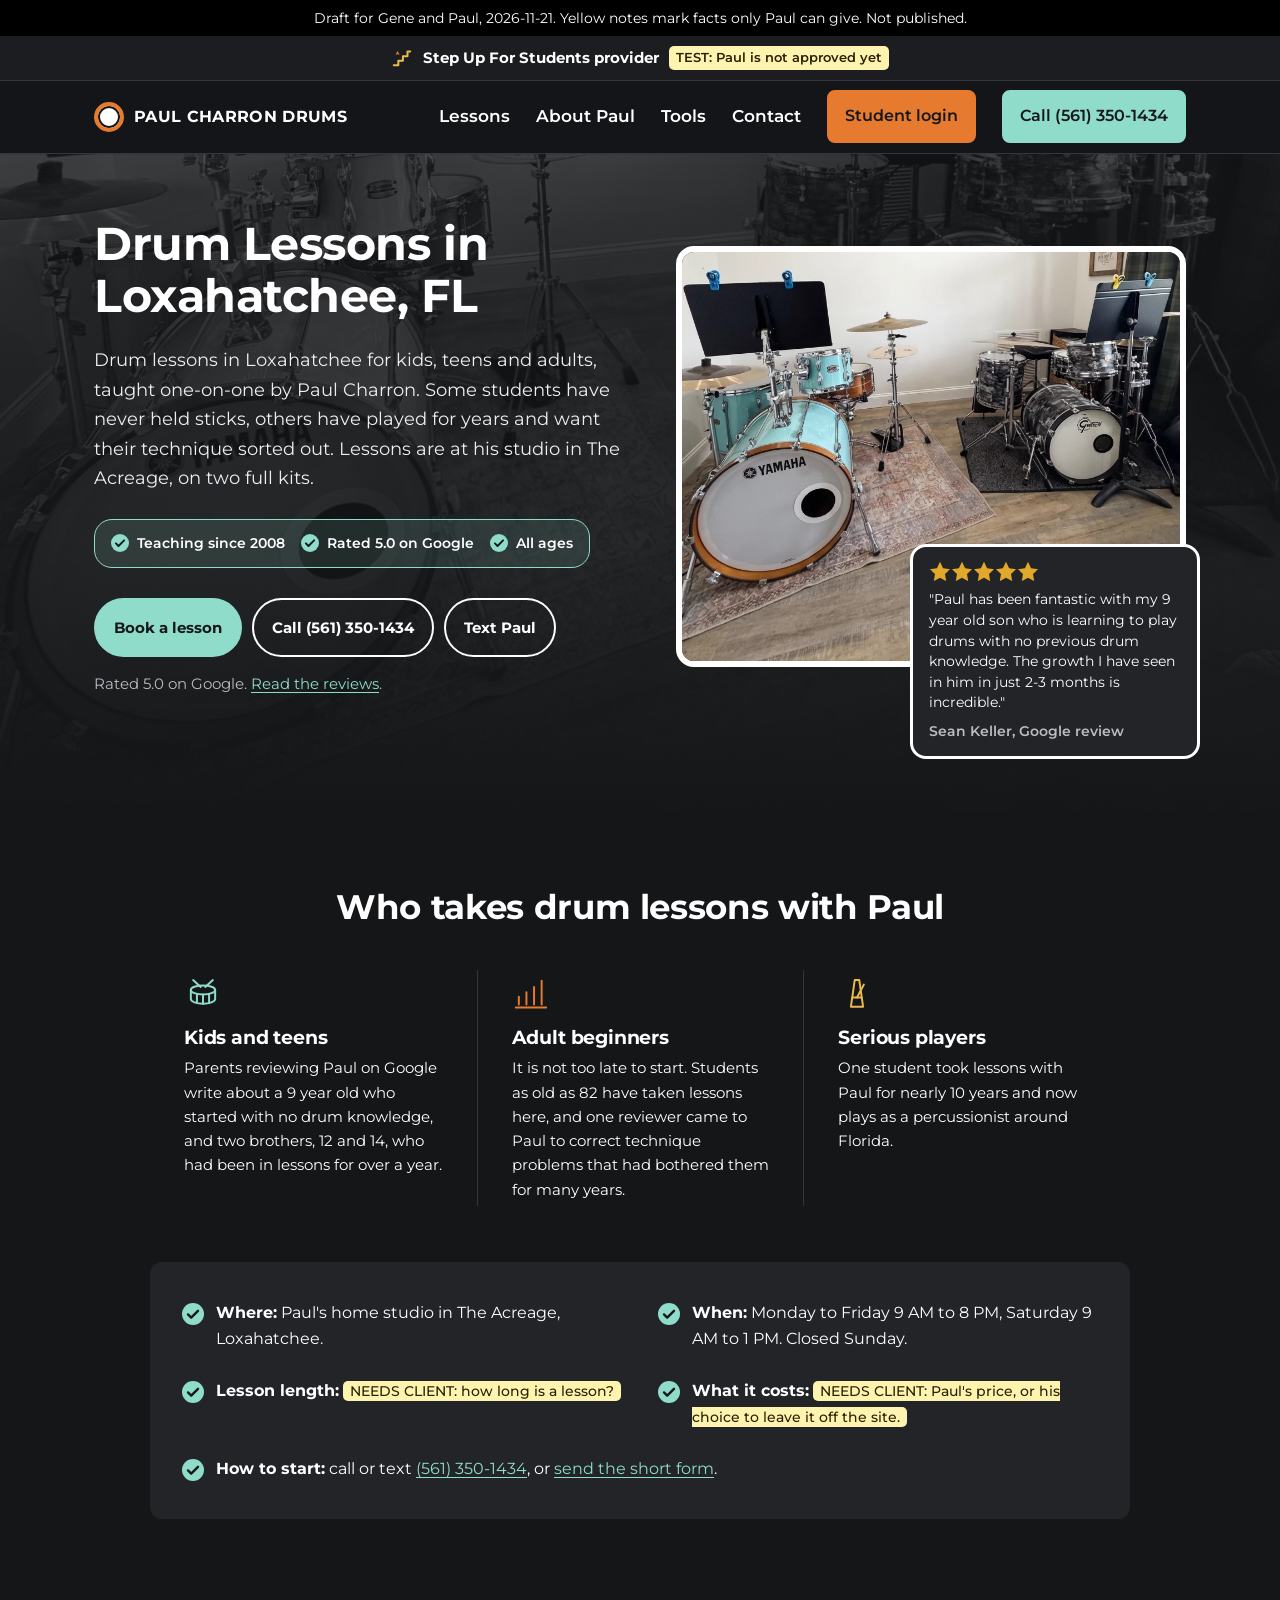
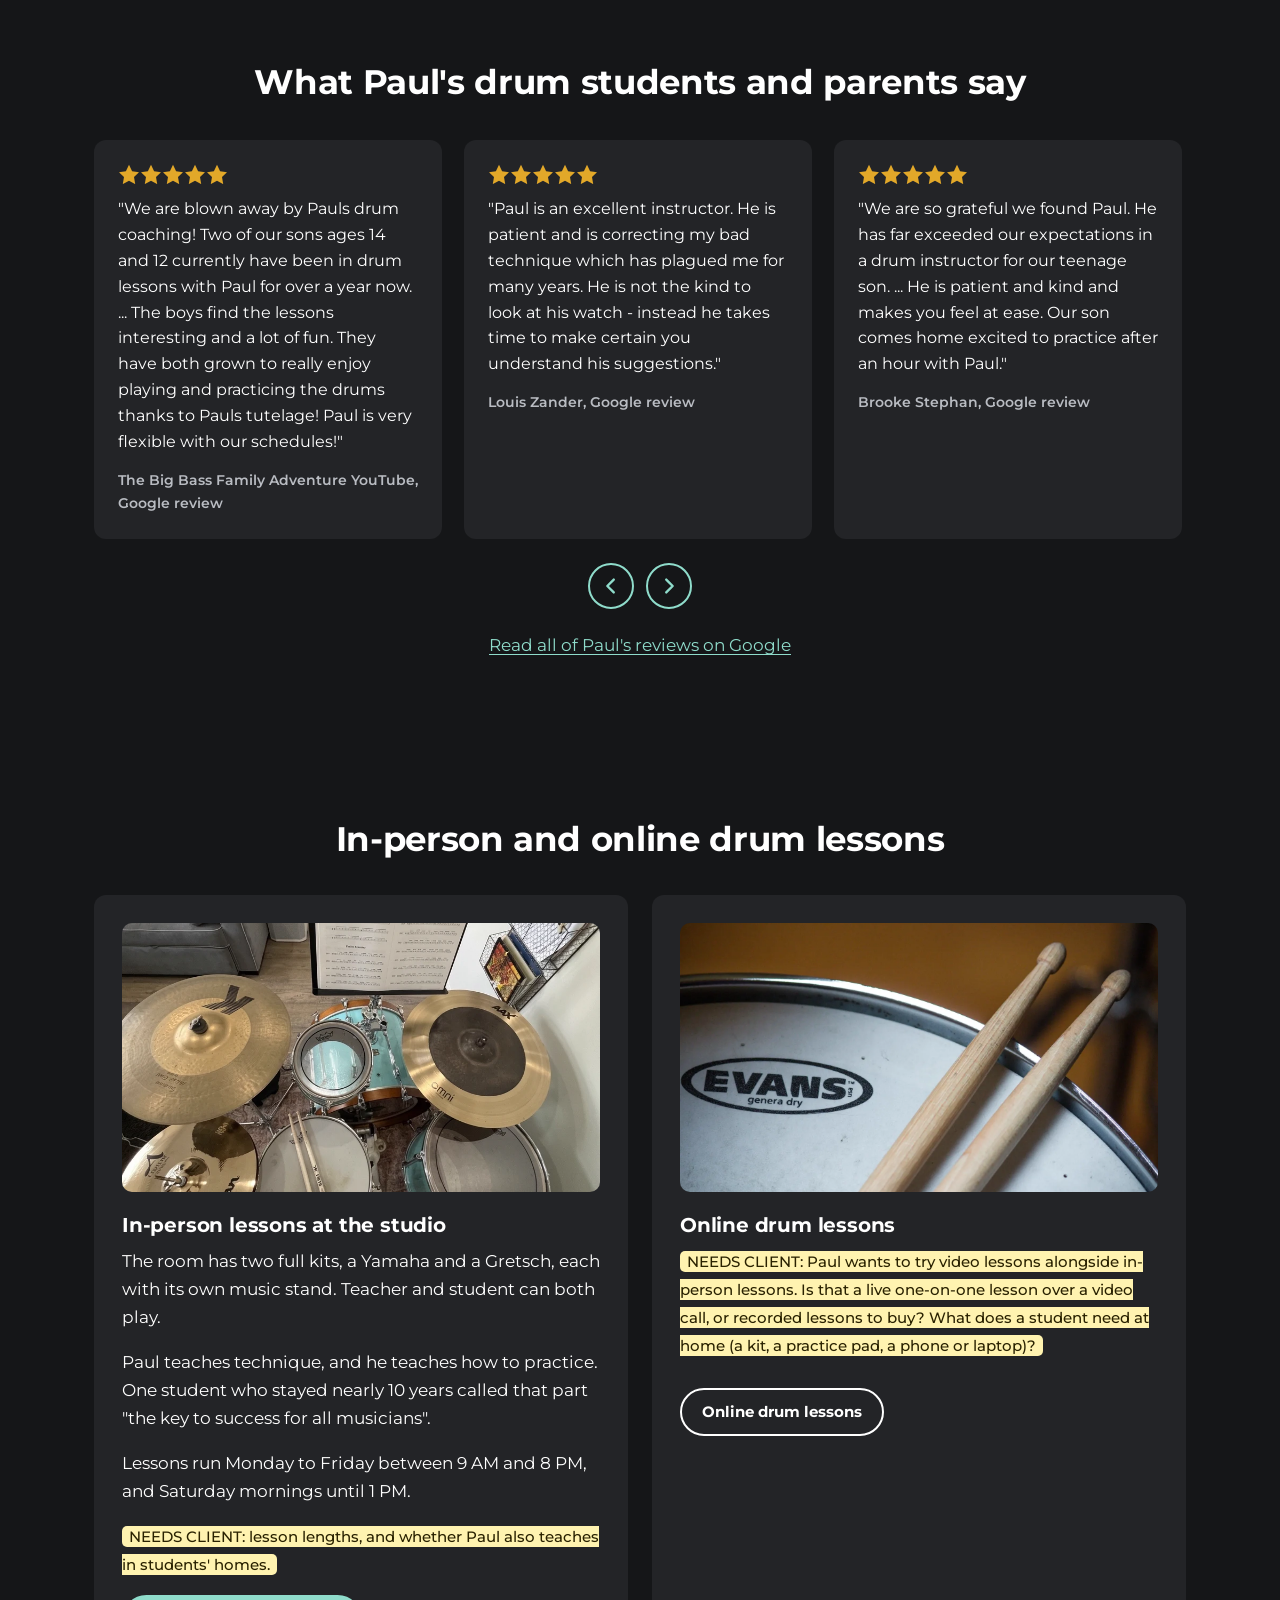
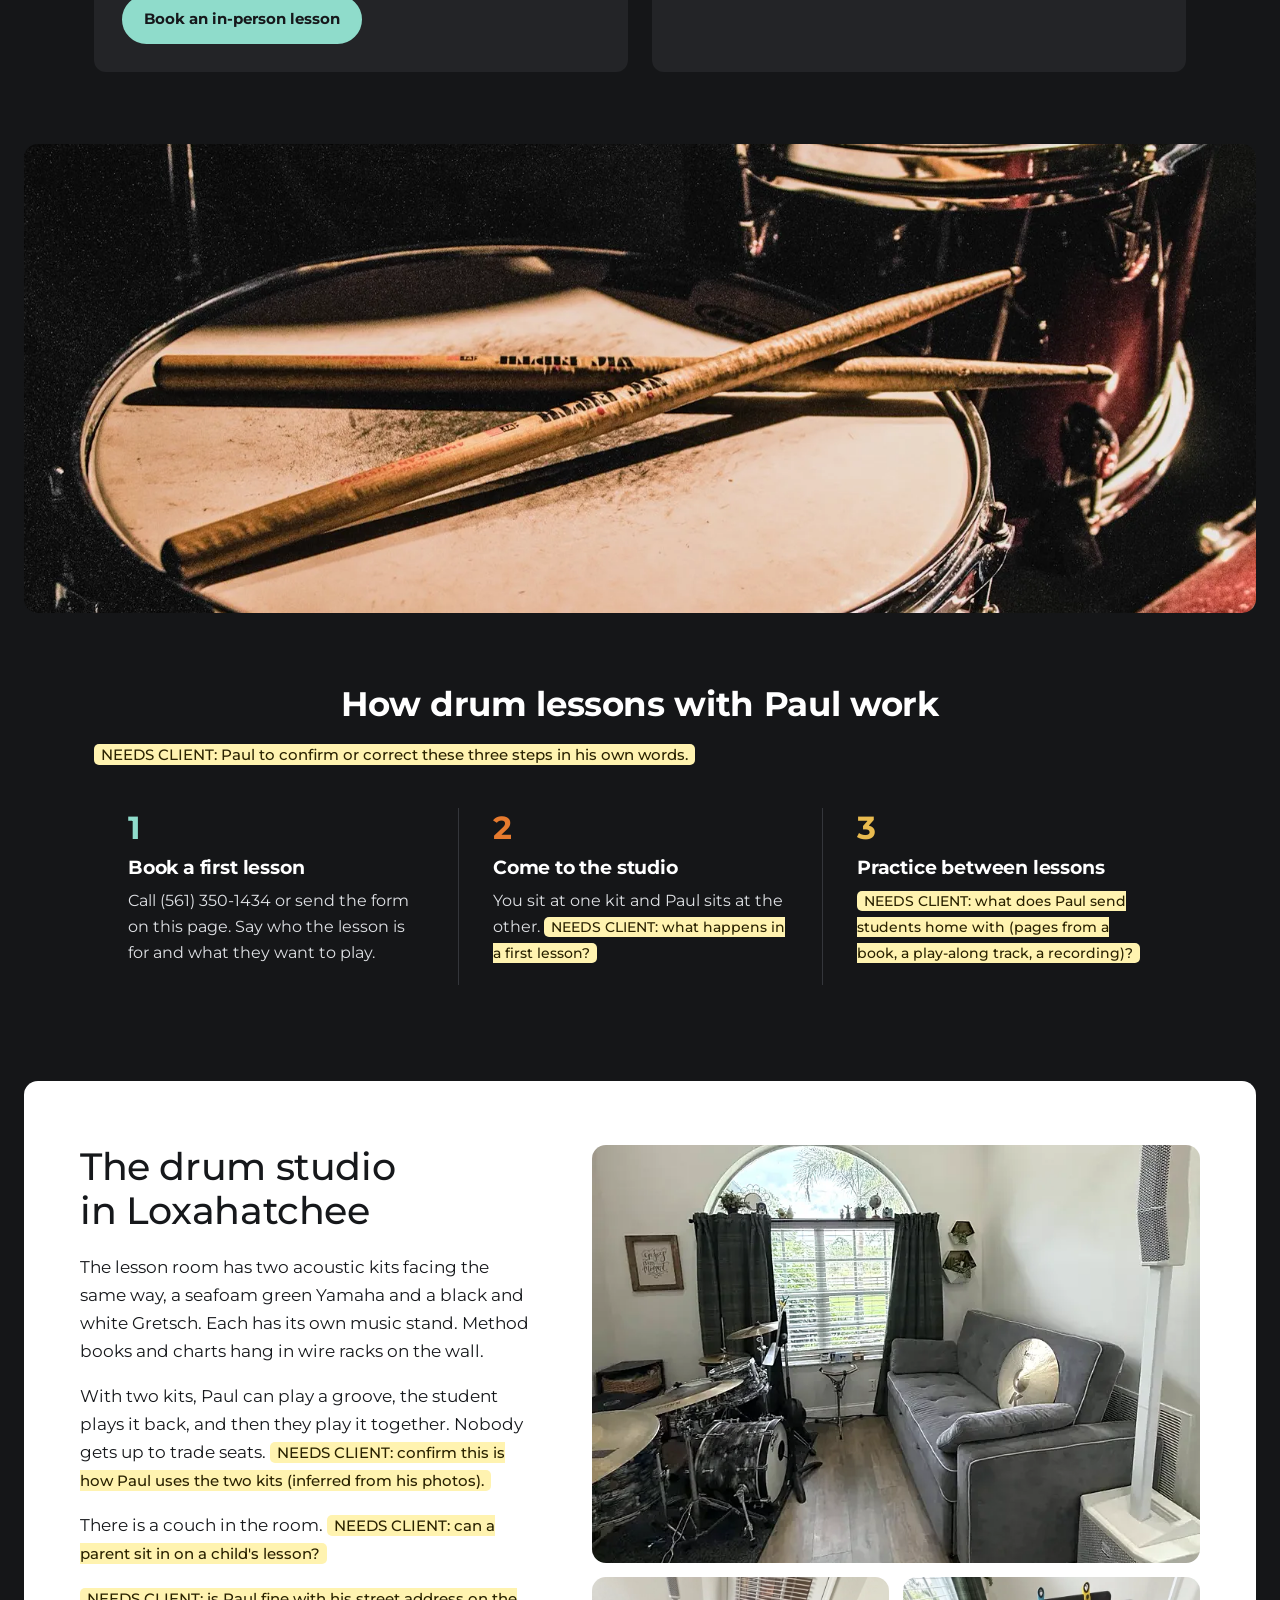
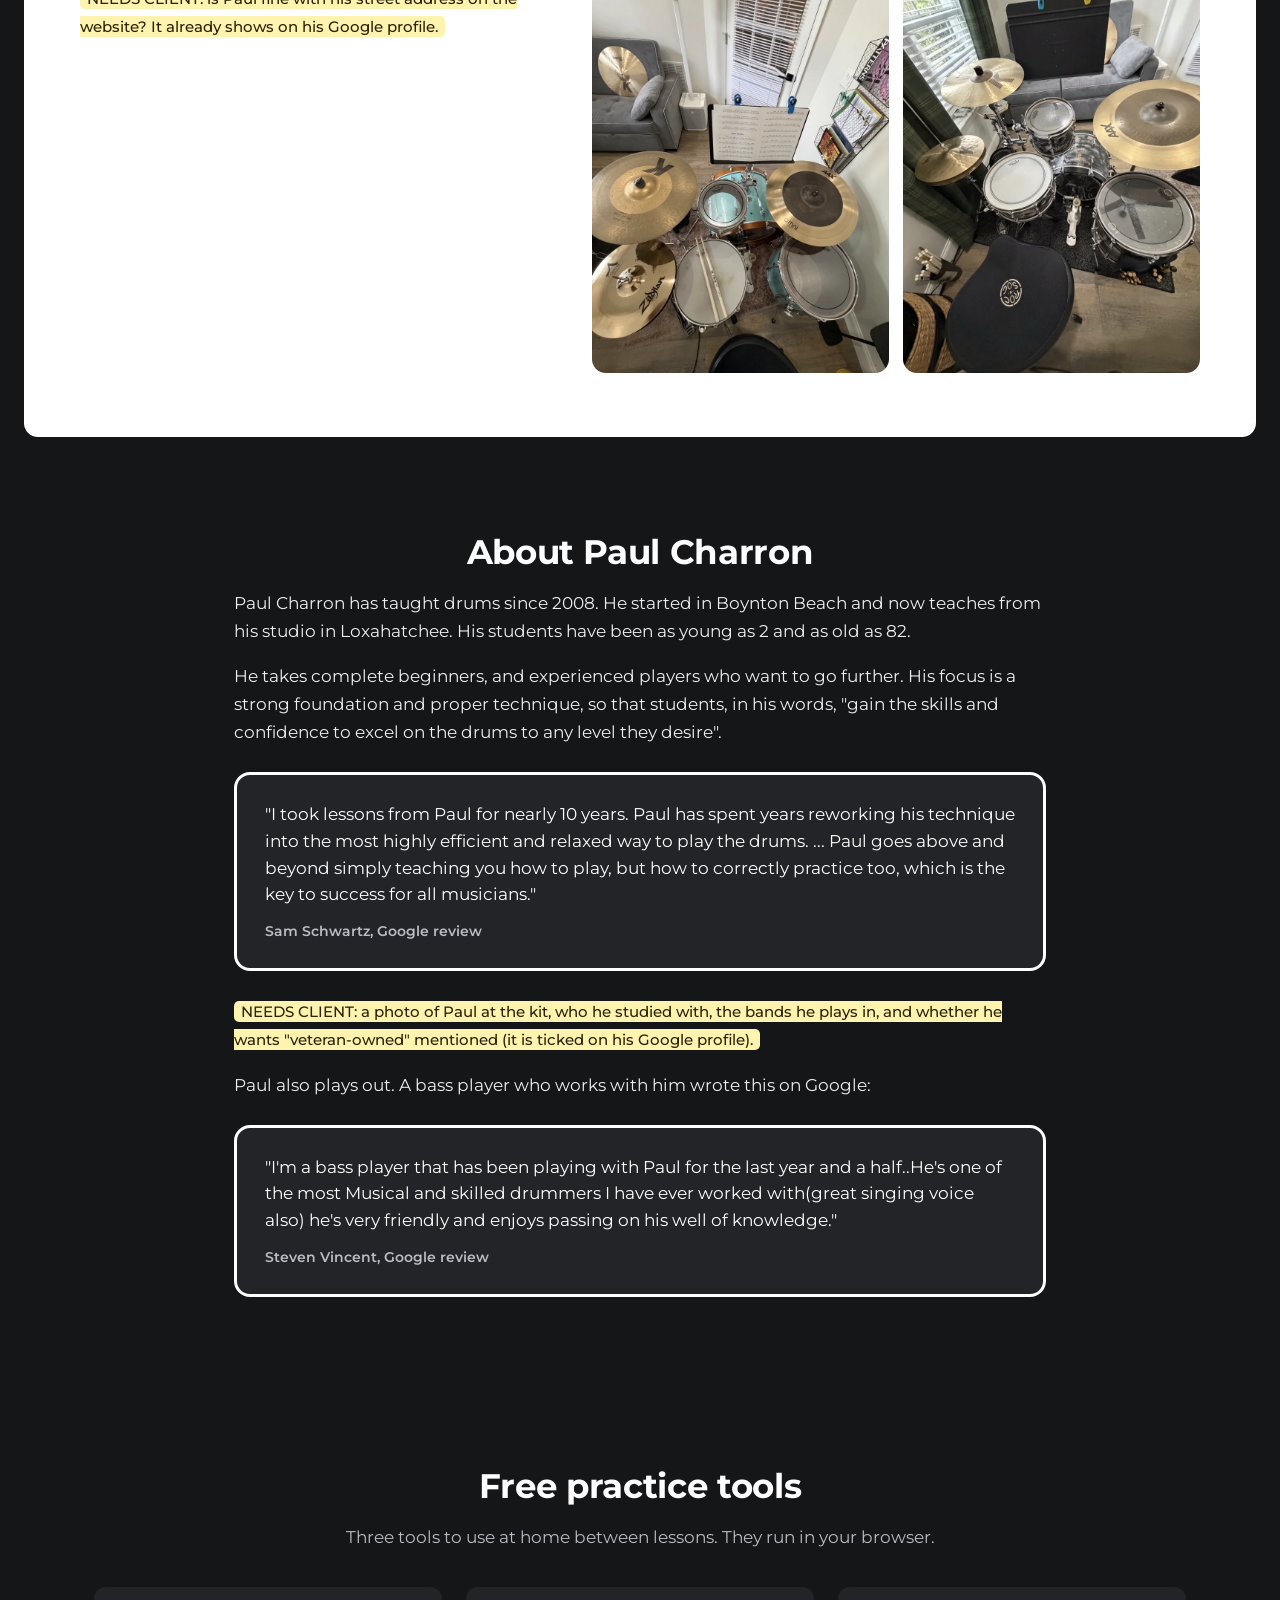
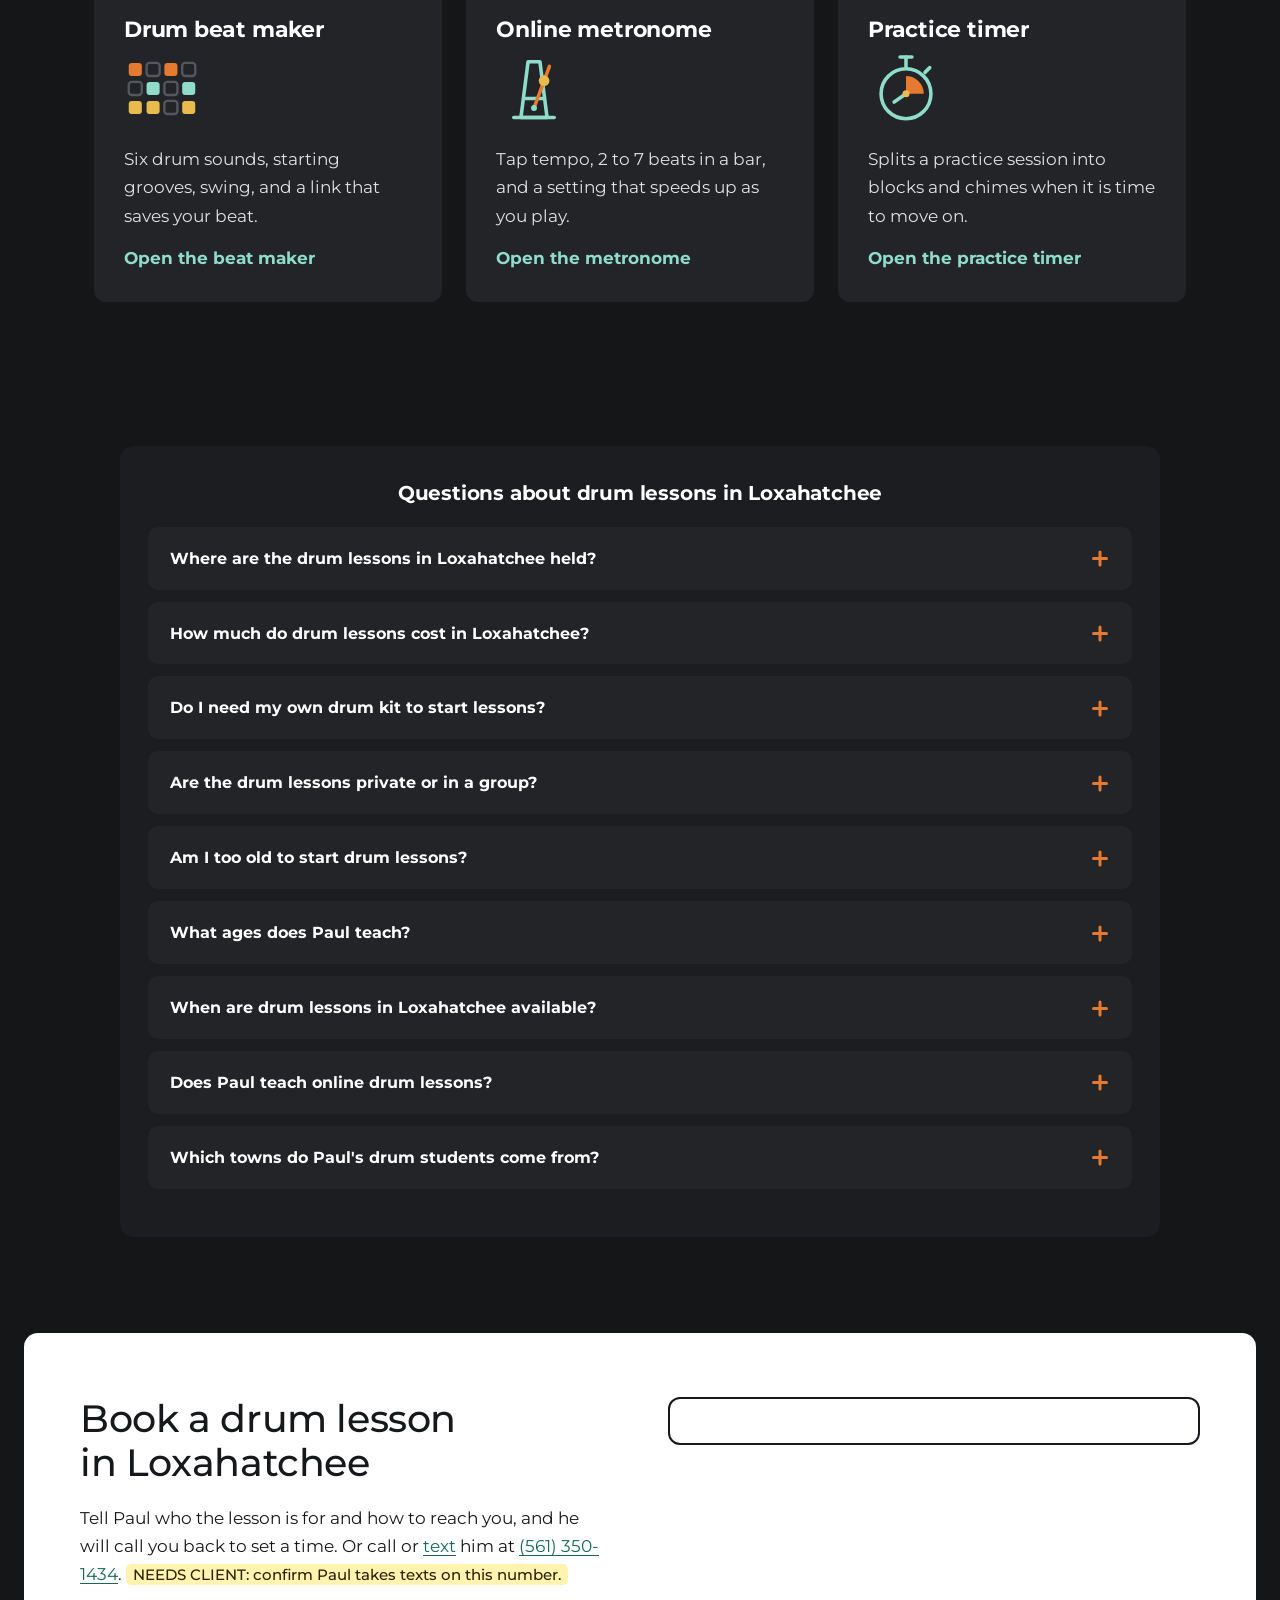
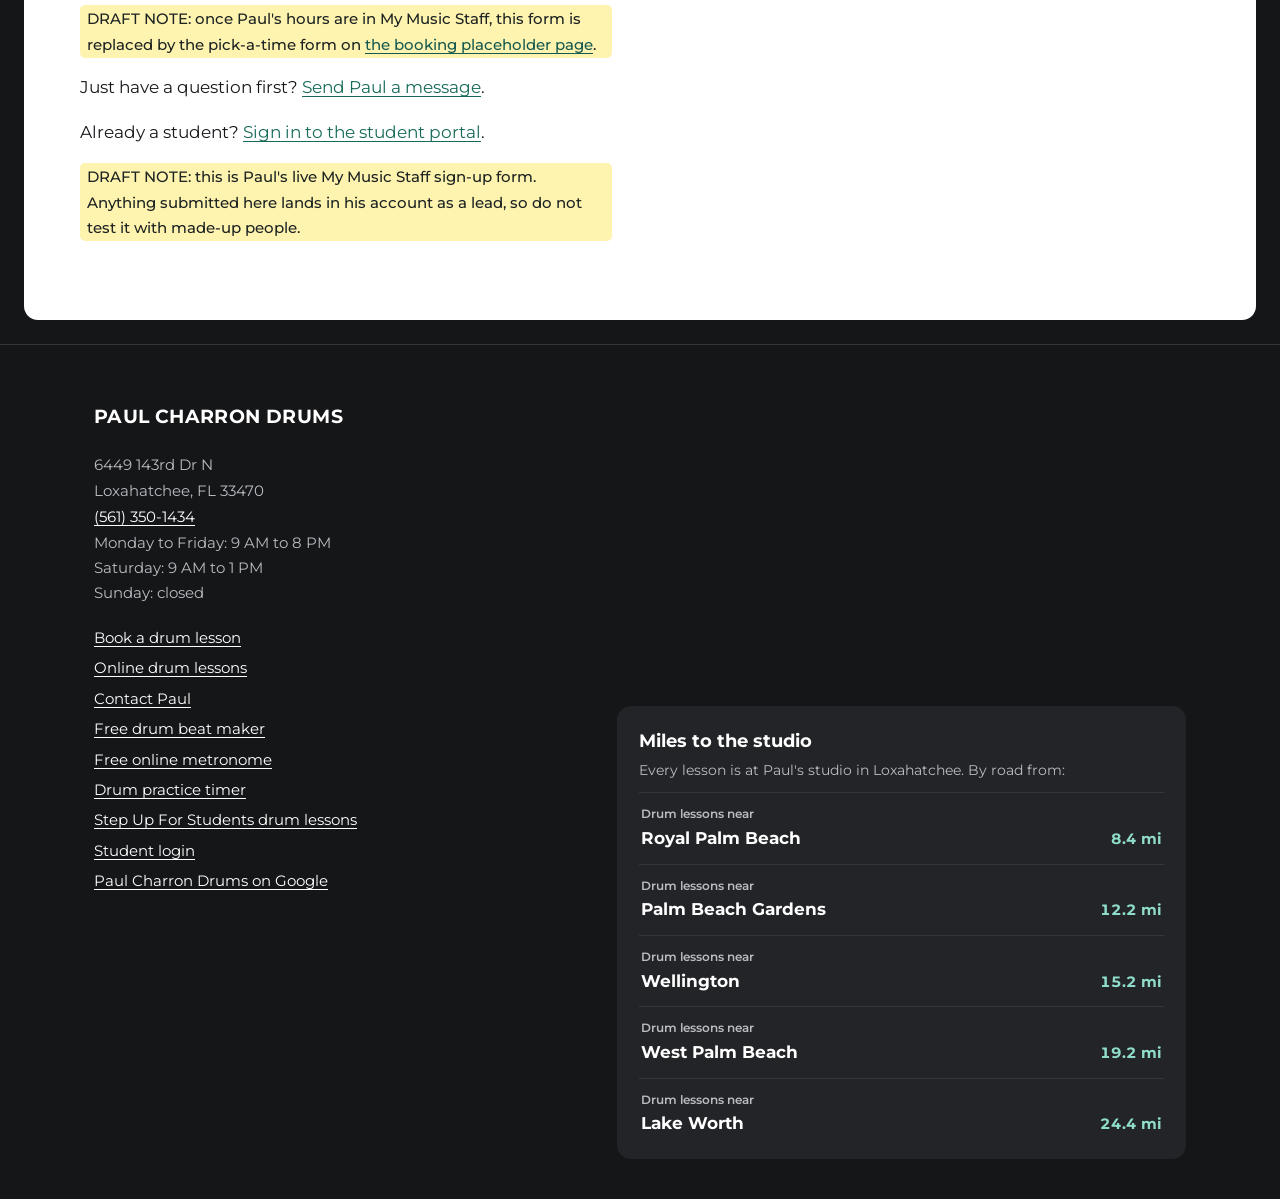
==== index.html @ 167e881b "Step Up For Students draft page, top strip (test, marked not approved), footer link Co-Authored-By: " ====
<!doctype html>
<html lang="en">
<head>
<meta charset="utf-8">
<meta name="viewport" content="width=device-width, initial-scale=1">
<!-- DRAFT: remove this noindex line when the page is approved and published -->
<meta name="robots" content="noindex, nofollow">
<title>Drum Lessons in Loxahatchee, FL | Private Lessons, All Ages | Paul Charron Drums</title>
<meta name="description" content="Drum lessons in Loxahatchee, FL with Paul Charron. Private, one-on-one lessons for kids, teens and adults, beginner to advanced. Call (561) 350-1434.">
<link rel="preconnect" href="https://fonts.googleapis.com">
<link rel="preconnect" href="https://fonts.gstatic.com" crossorigin>
<link href="https://fonts.googleapis.com/css2?family=Montserrat:wght@400;500;600;700&display=swap" rel="stylesheet">
<link rel="stylesheet" href="styles.css?v=41">
<script type="application/ld+json">
{
  "@context": "https://schema.org",
  "@type": "LocalBusiness",
  "name": "Paul Charron Drums",
  "description": "One-on-one drum lessons in Loxahatchee, FL.",
  "telephone": "+1-561-350-1434",
  "address": {
    "@type": "PostalAddress",
    "streetAddress": "6449 143rd Dr N",
    "addressLocality": "Loxahatchee",
    "addressRegion": "FL",
    "postalCode": "33470",
    "addressCountry": "US"
  },
  "areaServed": "Loxahatchee, FL",
  "foundingDate": "2008",
  "openingHoursSpecification": [
    { "@type": "OpeningHoursSpecification", "dayOfWeek": ["Monday", "Tuesday", "Wednesday", "Thursday", "Friday"], "opens": "09:00", "closes": "20:00" },
    { "@type": "OpeningHoursSpecification", "dayOfWeek": "Saturday", "opens": "09:00", "closes": "13:00" }
  ],
  "hasMap": "https://www.google.com/maps/place/?q=place_id:ChIJOVCGmioh2YgREIuvyYdA8Hk"
}
</script>
</head>
<body>

<div class="draft-bar">Draft for Gene and Paul, 2026-11-21. Yellow notes mark facts only Paul can give. Not published.</div>
<a class="su-bar" href="step-up-for-students-drum-lessons.html"><svg viewBox="0 0 24 24" aria-hidden="true" focusable="false"><path d="M3 20h5v-5h5v-5h5V5h3"/><path d="M5 9l2.2-4.6L9.4 9 5 6.2h4.4z" class="star"/></svg><span>Step Up For Students provider</span><span class="needs">TEST: Paul is not approved yet</span></a>

<a class="skip" href="#top">Skip to the page content</a>

<header class="site-header">
  <div class="wrap">
    <a class="brand" href="#top">Paul Charron Drums</a>
    <button class="menu-toggle" type="button" aria-expanded="false" aria-controls="site-nav">Menu</button>
    <nav class="nav" id="site-nav" aria-label="Main">
      <a href="#lessons">Lessons</a>
      <a href="#about">About Paul</a>
      <a href="#tools">Tools</a>
      <a href="contact.html">Contact</a>
      <a class="btn small login" href="student-login.html">Student login</a>
      <a class="btn small" href="tel:+15613501434">Call (561) 350-1434</a>
    </nav>
  </div>
</header>

<main id="top">

<section class="hero">
  <div class="wrap">
    <div>
      <h1>Drum Lessons in <span>Loxahatchee, FL</span></h1>
      <p class="lead">Drum lessons in Loxahatchee for kids, teens and adults, taught one-on-one by Paul Charron. Some students have never held sticks, others have played for years and want their technique sorted out. Lessons are at his studio in The Acreage, on two full kits.</p>
      <ul class="hero-badges">
        <li>Teaching since 2008</li>
        <li>Rated 5.0 on Google</li>
        <li>All ages</li>
      </ul>
      <div class="hero-actions">
        <a class="btn" href="#book">Book a lesson</a>
        <a class="btn ghost" href="tel:+15613501434">Call (561) 350-1434</a>
        <a class="btn ghost" href="sms:+15613501434?&body=Hi%20Paul%2C%20I%27d%20like%20to%20book%20a%20drum%20lesson.">Text Paul</a>
      </div>
      <p class="hero-note">Rated 5.0 on Google. <a href="https://www.google.com/maps/place/?q=place_id:ChIJOVCGmioh2YgREIuvyYdA8Hk">Read the reviews</a>.</p>
    </div>
    <div class="hero-photo">
      <img src="img/drum-studio-two-kits-loxahatchee-1400.webp"
           srcset="img/drum-studio-two-kits-loxahatchee-800.webp 800w, img/drum-studio-two-kits-loxahatchee-1400.webp 1400w"
           sizes="(max-width: 1180px) 100vw, 1132px"
           width="1400" height="1157"
           alt="Two drum kits side by side in Paul Charron's lesson room: a seafoam green Yamaha and a black and white Gretsch">
      <div class="hero-review">
        <div class="stars" aria-label="5 stars">★★★★★</div>
        <p>"Paul has been fantastic with my 9 year old son who is learning to play drums with no previous drum knowledge. The growth I have seen in him in just 2-3 months is incredible."</p>
        <div class="who">Sean Keller, Google review</div>
      </div>
    </div>
  </div>
</section>

<section class="features" id="features">
  <div class="wrap">
    <h2>Who takes drum lessons with Paul</h2>
    <div class="features-grid">
      <div class="feature">
        <div class="tile"><svg viewBox="0 0 50 50" fill="none" stroke="currentColor" stroke-width="2.6" stroke-linecap="round" stroke-linejoin="round" aria-hidden="true"><ellipse cx="25" cy="21" rx="16" ry="6"/><path d="M9 21v12c0 3.3 7.2 6 16 6s16-2.7 16-6V21"/><path d="M17 27v11M33 27v11M25 27v12"/><path d="M12 8l10 9M38 8l-10 9"/></svg></div>
        <h3>Kids and teens</h3>
        <p>Parents reviewing Paul on Google write about a 9 year old who started with no drum knowledge, and two brothers, 12 and 14, who had been in lessons for over a year.</p>
      </div>
      <div class="feature">
        <div class="tile"><svg viewBox="0 0 50 50" fill="none" stroke="currentColor" stroke-width="2.6" stroke-linecap="round" stroke-linejoin="round" aria-hidden="true"><path d="M9 40V30M19 40V24M29 40V17M39 40V9"/><path d="M5 44h40"/></svg></div>
        <h3>Adult beginners</h3>
        <p>It is not too late to start. Students as old as 82 have taken lessons here, and one reviewer came to Paul to correct technique problems that had bothered them for many years.</p>
      </div>
      <div class="feature">
        <div class="tile"><svg viewBox="0 0 50 50" fill="none" stroke="currentColor" stroke-width="2.6" stroke-linecap="round" stroke-linejoin="round" aria-hidden="true"><path d="M17 43h16l-5-35h-6z"/><path d="M25 31l9-17"/><path d="M19 31h12"/></svg></div>
        <h3>Serious players</h3>
        <p>One student took lessons with Paul for nearly 10 years and now plays as a percussionist around Florida.</p>
      </div>
    </div>
    <ul class="facts">
      <li><strong>Where:</strong> Paul's home studio in The Acreage, Loxahatchee.</li>
      <li><strong>When:</strong> Monday to Friday 9 AM to 8 PM, Saturday 9 AM to 1 PM. Closed Sunday.</li>
      <li><strong>Lesson length:</strong> <span class="needs">NEEDS CLIENT: how long is a lesson?</span></li>
      <li><strong>What it costs:</strong> <span class="needs">NEEDS CLIENT: Paul's price, or his choice to leave it off the site.</span></li>
      <li><strong>How to start:</strong> call or text <a href="tel:+15613501434">(561) 350-1434</a>, or <a href="#book">send the short form</a>.</li>
    </ul>
  </div>
</section>

<section class="reviews" id="reviews">
  <div class="wrap">
    <h2>What Paul's drum students and parents say</h2>
    <div class="review-slider" tabindex="0" role="group" aria-label="Google reviews, scroll sideways for more">
      <div class="review">
        <div class="stars" aria-label="5 stars">★★★★★</div>
        <p>"We are blown away by Pauls drum coaching! Two of our sons ages 14 and 12 currently have been in drum lessons with Paul for over a year now. ... The boys find the lessons interesting and a lot of fun. They have both grown to really enjoy playing and practicing the drums thanks to Pauls tutelage! Paul is very flexible with our schedules!"</p>
        <div class="who">The Big Bass Family Adventure YouTube, Google review</div>
      </div>
      <div class="review">
        <div class="stars" aria-label="5 stars">★★★★★</div>
        <p>"Paul is an excellent instructor. He is patient and is correcting my bad technique which has plagued me for many years. He is not the kind to look at his watch - instead he takes time to make certain you understand his suggestions."</p>
        <div class="who">Louis Zander, Google review</div>
      </div>
      <div class="review">
        <div class="stars" aria-label="5 stars">★★★★★</div>
        <p>"We are so grateful we found Paul. He has far exceeded our expectations in a drum instructor for our teenage son. ... He is patient and kind and makes you feel at ease. Our son comes home excited to practice after an hour with Paul."</p>
        <div class="who">Brooke Stephan, Google review</div>
      </div>
      <div class="review">
        <div class="stars" aria-label="5 stars">★★★★★</div>
        <p>"Paul is an excellent drummer with a passion for his craft! He has mastered his technique and is a great teacher! Our boys take lessons with Paul and they really enjoy him as a teacher! They are thriving on the drums- thank you Paul!"</p>
        <div class="who">Dr. Danny Bass, Google review</div>
      </div>
      <div class="review">
        <div class="stars" aria-label="5 stars">★★★★★</div>
        <p>"Very patient with him and keeps it loose and fun for him to not get to discouraged in learning something extremely difficult. Highly recommend to anyone looking for drum lessons at any skill level"</p>
        <div class="who">Sean Keller, Google review</div>
      </div>
      <div class="review">
        <div class="stars" aria-label="5 stars">★★★★★</div>
        <p>"Great drummer and great with students."</p>
        <div class="who">Rick Floody, Google review</div>
      </div>
    </div>
    <div class="slider-nav">
      <button class="slider-btn" type="button" data-dir="-1" aria-label="Previous reviews"><svg viewBox="0 0 24 24" aria-hidden="true"><path d="M15 5l-7 7 7 7"/></svg></button>
      <button class="slider-btn" type="button" data-dir="1" aria-label="Next reviews"><svg viewBox="0 0 24 24" aria-hidden="true"><path d="M9 5l7 7-7 7"/></svg></button>
    </div>
    <p><a href="https://www.google.com/maps/place/?q=place_id:ChIJOVCGmioh2YgREIuvyYdA8Hk">Read all of Paul's reviews on Google</a></p>
  </div>
</section>

<section id="lessons">
  <div class="wrap">
    <h2>In-person and online drum lessons</h2>
    <div class="ways">
      <div class="way">
        <img src="img/yamaha-drum-kit-lesson-book-1400.webp" width="1400" height="1867" loading="lazy"
             alt="The Yamaha kit from the player's seat, with a method book open on the music stand">
        <h3>In-person lessons at the studio</h3>
        <p>The room has two full kits, a Yamaha and a Gretsch, each with its own music stand. Teacher and student can both play.</p>
        <p>Paul teaches technique, and he teaches how to practice. One student who stayed nearly 10 years called that part "the key to success for all musicians".</p>
        <p>Lessons run Monday to Friday between 9 AM and 8 PM, and Saturday mornings until 1 PM.</p>
        <p><span class="needs">NEEDS CLIENT: lesson lengths, and whether Paul also teaches in students' homes.</span></p>
        <a class="btn small" href="#book">Book an in-person lesson</a>
      </div>
      <div class="way online">
        <!-- Stock photo (Unsplash, @dmjdenise). Not Paul's kit. Sources: photos/stock-unsplash-2026-11-21/SOURCES.md -->
        <img src="img/stock-drumsticks-on-snare-head-1400.webp" width="1400" height="933" loading="lazy"
             alt="Two drumsticks resting on a snare drum head">
        <h3>Online drum lessons</h3>
        <p><span class="needs">NEEDS CLIENT: Paul wants to try video lessons alongside in-person lessons. Is that a live one-on-one lesson over a video call, or recorded lessons to buy? What does a student need at home (a kit, a practice pad, a phone or laptop)?</span></p>
        <a class="btn small ghost" href="online-drum-lessons.html">Online drum lessons</a>
      </div>
    </div>
  </div>
</section>

<div class="photo-strip">
  <!-- Stock photo (Unsplash, @matthijssm). Not Paul's kit. -->
  <img src="img/stock-sticks-on-snare-dark-1600.webp" width="1600" height="1068" loading="lazy"
       alt="Drumsticks resting on a snare drum">
</div>

<section>
  <div class="wrap">
    <h2>How drum lessons with Paul work</h2>
    <p><span class="needs">NEEDS CLIENT: Paul to confirm or correct these three steps in his own words.</span></p>
    <ol class="steps">
      <li>
        <h3>Book a first lesson</h3>
        <p>Call (561) 350-1434 or send the form on this page. Say who the lesson is for and what they want to play.</p>
      </li>
      <li>
        <h3>Come to the studio</h3>
        <p>You sit at one kit and Paul sits at the other. <span class="needs">NEEDS CLIENT: what happens in a first lesson?</span></p>
      </li>
      <li>
        <h3>Practice between lessons</h3>
        <p><span class="needs">NEEDS CLIENT: what does Paul send students home with (pages from a book, a play-along track, a recording)?</span></p>
      </li>
    </ol>
  </div>
</section>

<section class="studio" id="studio">
  <div class="wrap studio-grid">
    <div>
      <h2>The drum studio in Loxahatchee</h2>
      <p>The lesson room has two acoustic kits facing the same way, a seafoam green Yamaha and a black and white Gretsch. Each has its own music stand. Method books and charts hang in wire racks on the wall.</p>
      <p>With two kits, Paul can play a groove, the student plays it back, and then they play it together. Nobody gets up to trade seats. <span class="needs">NEEDS CLIENT: confirm this is how Paul uses the two kits (inferred from his photos).</span></p>
      <p>There is a couch in the room. <span class="needs">NEEDS CLIENT: can a parent sit in on a child's lesson?</span></p>
      <p><span class="needs">NEEDS CLIENT: is Paul fine with his street address on the website? It already shows on his Google profile.</span></p>
    </div>
    <div class="photo-row">
      <img class="wide" src="img/drum-lesson-room-loxahatchee-800.webp" width="800" height="1067" loading="lazy"
           alt="Paul Charron's drum lesson room in Loxahatchee with a Gretsch kit, a couch and an arched window">
      <img src="img/yamaha-drum-kit-lesson-book-800.webp" width="800" height="1067" loading="lazy"
           alt="View from the seat of the Yamaha kit with a drum method book open to funk grooves on the music stand">
      <img src="img/gretsch-drum-kit-student-seat-800.webp" width="800" height="1067" loading="lazy"
           alt="View from the seat of the black and white Gretsch drum kit in the lesson room">
    </div>
  </div>
</section>

<section class="about" id="about">
  <div class="wrap">
    <h2>About Paul Charron</h2>
    <p>Paul Charron has taught drums since 2008. He started in Boynton Beach and now teaches from his studio in Loxahatchee. His students have been as young as 2 and as old as 82.</p>
    <p>He takes complete beginners, and experienced players who want to go further. His focus is a strong foundation and proper technique, so that students, in his words, "gain the skills and confidence to excel on the drums to any level they desire".</p>
    <blockquote>
      "I took lessons from Paul for nearly 10 years. Paul has spent years reworking his technique into the most highly efficient and relaxed way to play the drums. ... Paul goes above and beyond simply teaching you how to play, but how to correctly practice too, which is the key to success for all musicians."
      <footer>Sam Schwartz, Google review</footer>
    </blockquote>
    <p><span class="needs">NEEDS CLIENT: a photo of Paul at the kit, who he studied with, the bands he plays in, and whether he wants "veteran-owned" mentioned (it is ticked on his Google profile).</span></p>
    <p>Paul also plays out. A bass player who works with him wrote this on Google:</p>
    <blockquote>
      "I'm a bass player that has been playing with Paul for the last year and a half..He's one of the most Musical and skilled drummers I have ever worked with(great singing voice also) he's very friendly and enjoys passing on his well of knowledge."
      <footer>Steven Vincent, Google review</footer>
    </blockquote>
  </div>
</section>

<section id="tools">
  <div class="wrap">
    <h2>Free practice tools</h2>
    <p>Three tools to use at home between lessons. They run in your browser.</p>
    <div class="tool-cards three">
      <a class="tool-card" href="drum-beat-maker.html">
        <h3>Drum beat maker</h3>
        <svg class="tool-icon" viewBox="0 0 64 64" aria-hidden="true" focusable="false">
          <rect class="f-hoop step" x="4" y="10" width="11" height="11" rx="2.5"/>
          <rect class="off" x="19" y="10" width="11" height="11" rx="2.5"/>
          <rect class="f-hoop step c" x="34" y="10" width="11" height="11" rx="2.5"/>
          <rect class="off" x="49" y="10" width="11" height="11" rx="2.5"/>
          <rect class="off" x="4" y="26" width="11" height="11" rx="2.5"/>
          <rect class="f-teal step b" x="19" y="26" width="11" height="11" rx="2.5"/>
          <rect class="off" x="34" y="26" width="11" height="11" rx="2.5"/>
          <rect class="f-teal step d" x="49" y="26" width="11" height="11" rx="2.5"/>
          <rect class="f-brass step" x="4" y="42" width="11" height="11" rx="2.5"/>
          <rect class="f-brass step b" x="19" y="42" width="11" height="11" rx="2.5"/>
          <rect class="off" x="34" y="42" width="11" height="11" rx="2.5"/>
          <rect class="f-brass step d" x="49" y="42" width="11" height="11" rx="2.5"/>
        </svg>
        <p>Six drum sounds, starting grooves, swing, and a link that saves your beat.</p>
        <span>Open the beat maker</span>
      </a>
      <a class="tool-card" href="metronome.html">
        <h3>Online metronome</h3>
        <svg class="tool-icon" viewBox="0 0 64 64" aria-hidden="true" focusable="false">
          <path class="ln" d="M21 56 L27 9 h10 L43 56 Z"/>
          <path class="ln" d="M15 56 h34"/>
          <path class="ln" d="M25 40 h14"/>
          <g class="arm">
            <path class="ln s-hoop" d="M32 48 L45 13"/>
            <circle class="f-brass" cx="40.5" cy="25" r="4.5"/>
          </g>
          <circle class="f-teal" cx="32" cy="48" r="2.5"/>
        </svg>
        <p>Tap tempo, 2 to 7 beats in a bar, and a setting that speeds up as you play.</p>
        <span>Open the metronome</span>
      </a>
      <a class="tool-card" href="practice-timer.html">
        <h3>Practice timer</h3>
        <svg class="tool-icon" viewBox="0 0 64 64" aria-hidden="true" focusable="false">
          <path class="ln" d="M27 5 h10"/>
          <path class="ln" d="M32 5 v9"/>
          <path class="ln" d="M48 18 l4 -4"/>
          <circle class="ln" cx="32" cy="36" r="21"/>
          <path class="f-hoop" d="M32 36 V21 A15 15 0 0 1 47 36 Z"/>
          <path class="ln" d="M32 36 L22 43"/>
          <circle class="f-brass" cx="32" cy="36" r="3"/>
        </svg>
        <p>Splits a practice session into blocks and chimes when it is time to move on.</p>
        <span>Open the practice timer</span>
      </a>
    </div>
  </div>
</section>

<section class="faq" id="faq">
  <div class="wrap">
    <h2>Questions about drum lessons in Loxahatchee</h2>

    <details>
      <summary>Where are the drum lessons in Loxahatchee held?</summary>
      <p>In Paul's home studio at 6449 143rd Dr N, Loxahatchee, FL 33470, in The Acreage.</p>
    </details>

    <details>
      <summary>How much do drum lessons cost in Loxahatchee?</summary>
      <p><span class="needs">NEEDS CLIENT: Paul's prices, or his choice to leave them off the site.</span></p>
    </details>

    <details>
      <summary>Do I need my own drum kit to start lessons?</summary>
      <p>Not for the lesson. The studio has two full kits and you play one of them. <span class="needs">NEEDS CLIENT: what Paul tells beginners about practicing at home without a kit.</span></p>
    </details>

    <details>
      <summary>Are the drum lessons private or in a group?</summary>
      <p>Private. It is always one student with Paul.</p>
    </details>

    <details>
      <summary>Am I too old to start drum lessons?</summary>
      <p>No. Paul's students have been as old as 82, and he takes complete beginners.</p>
    </details>

    <details>
      <summary>What ages does Paul teach?</summary>
      <p>From 2 to 82 so far. Paul has been teaching since 2008, beginner to advanced.</p>
    </details>

    <details>
      <summary>When are drum lessons in Loxahatchee available?</summary>
      <p>Monday to Friday from 9 AM to 8 PM, and Saturday from 9 AM to 1 PM. The studio is closed on Sunday. <span class="needs">NEEDS CLIENT: confirm these Google hours are his real teaching hours.</span></p>
    </details>

    <details>
      <summary>Does Paul teach online drum lessons?</summary>
      <p><span class="needs">NEEDS CLIENT: see the online lessons note above.</span></p>
    </details>

    <details>
      <summary>Which towns do Paul's drum students come from?</summary>
      <p>The studio is in Loxahatchee. Royal Palm Beach, Wellington, Palm Beach Gardens, West Palm Beach and Lake Worth are all within a drive, and the distances are listed below. <span class="needs">NEEDS CLIENT: the towns his students really drive in from.</span></p>
    </details>
  </div>
</section>

<section class="book" id="book">
  <div class="wrap">
    <div>
      <h2>Book a drum lesson in Loxahatchee</h2>
      <p>Tell Paul who the lesson is for and how to reach you, and he will call you back to set a time. Or call or <a href="sms:+15613501434?&body=Hi%20Paul%2C%20I%27d%20like%20to%20book%20a%20drum%20lesson.">text</a> him at <a href="tel:+15613501434">(561) 350-1434</a>. <span class="needs" style="color:#2a2200">NEEDS CLIENT: confirm Paul takes texts on this number.</span></p>
      <p class="needs" style="color:#1d2422">DRAFT NOTE: once Paul's hours are in My Music Staff, this form is replaced by the pick-a-time form on <a href="book.html" style="color:#155a50">the booking placeholder page</a>.</p>
      <p>Just have a question first? <a href="contact.html">Send Paul a message</a>.</p>
      <p>Already a student? <a href="student-login.html">Sign in to the student portal</a>.</p>
      <p class="needs" style="color:#1d2422">DRAFT NOTE: this is Paul's live My Music Staff sign-up form. Anything submitted here lands in his account as a lead, so do not test it with made-up people.</p>
    </div>
    <div class="book-form">
      <script src="https://app.mymusicstaff.com/Widget/v4/Widget.ashx?settings=eyJTY2hvb2xJRCI6InNjaF9rdFpKaiIsIldlYnNpdGVJRCI6Indic190eWhKYiIsIldlYnNpdGVCbG9ja0lEIjoid2JiX3psV3MwSkcifQ=="></script>
    </div>
  </div>
</section>

</main>

<footer class="site-footer">
  <div class="wrap">
    <div>
      <p class="footer-brand">Paul Charron Drums</p>
      <address>
        6449 143rd Dr N<br>
        Loxahatchee, FL 33470<br>
        <a href="tel:+15613501434">(561) 350-1434</a>
      </address>
      <p>Monday to Friday: 9 AM to 8 PM<br>Saturday: 9 AM to 1 PM<br>Sunday: closed</p>
      <ul class="footer-links">
        <li><a href="#book">Book a drum lesson</a></li>
        <li><a href="online-drum-lessons.html">Online drum lessons</a></li>
        <li><a href="contact.html">Contact Paul</a></li>
        <li><a href="drum-beat-maker.html">Free drum beat maker</a></li>
        <li><a href="metronome.html">Free online metronome</a></li>
        <li><a href="practice-timer.html">Drum practice timer</a></li>
        <li><a href="step-up-for-students-drum-lessons.html">Step Up For Students drum lessons</a></li>
        <li><a href="student-login.html">Student login</a></li>
        <li><a href="https://www.google.com/maps/place/?q=place_id:ChIJOVCGmioh2YgREIuvyYdA8Hk">Paul Charron Drums on Google</a></li>
      </ul>
    </div>
    <div>
      <iframe title="Map showing Paul Charron Drums in Loxahatchee, FL" loading="lazy"
              src="https://www.google.com/maps?q=Paul+Charron+Drums+6449+143rd+Dr+N+Loxahatchee+FL+33470&output=embed"></iframe>
      <div class="miles-board">
        <p class="miles-head">Miles to the studio</p>
        <p class="miles-sub">Every lesson is at Paul's studio in Loxahatchee. By road from:</p>
        <ul>
          <li><a href="drum-lessons-royal-palm-beach-fl.html"><span class="pre">Drum lessons near</span><strong>Royal Palm Beach</strong><em>8.4 mi</em></a></li>
          <li><a href="drum-lessons-palm-beach-gardens-fl.html"><span class="pre">Drum lessons near</span><strong>Palm Beach Gardens</strong><em>12.2 mi</em></a></li>
          <li><a href="drum-lessons-wellington-fl.html"><span class="pre">Drum lessons near</span><strong>Wellington</strong><em>15.2 mi</em></a></li>
          <li><a href="drum-lessons-west-palm-beach-fl.html"><span class="pre">Drum lessons near</span><strong>West Palm Beach</strong><em>19.2 mi</em></a></li>
          <li><a href="drum-lessons-lake-worth-fl.html"><span class="pre">Drum lessons near</span><strong>Lake Worth</strong><em>24.4 mi</em></a></li>
        </ul>
      </div>
    </div>
  </div>
</footer>

<div class="mobile-bar">
  <a href="tel:+15613501434">Call</a>
  <a href="sms:+15613501434?&body=Hi%20Paul%2C%20I%27d%20like%20to%20book%20a%20drum%20lesson.">Text</a>
  <a class="primary" href="#book">Book</a>
</div>

<script src="site.js?v=4"></script>

</body>
</html>
---- styles.css ----
/* Paul Charron Drums. Look 4, 2026-11-21: modeled on the style of mikeslessons.com, which Paul likes.
   Dark charcoal page, white Montserrat type, centered hero over a faded black and white photo,
   teal rounded buttons, a white-framed photo, dark cards and white inset panels.
   Style only: no text, logo, icon or image is taken from that site.
   Earlier looks: styles-nashville-2026-11-21.css, styles-seafoam-2026-11-21.css. */

:root {
  --bg: #151618;
  --panel: #1c1d20;
  --card: #232427;
  --line: #34363b;
  --text: #ffffff;
  --muted: #b9bcc2;
  --teal: #1f8570;
  --teal-bright: #35b497;
  --teal-dark: #176a59;
  --blue: #2f6fdd;
  --amber: #e2a829;
  --ink: #16181b;
  --needs: #fff3b0;
  --wrap: 1140px;
  --font: "Montserrat", "Segoe UI", system-ui, sans-serif;
  --check: url("data:image/svg+xml,%3Csvg xmlns='http://www.w3.org/2000/svg' width='22' height='22' viewBox='0 0 22 22'%3E%3Ccircle cx='11' cy='11' r='11' fill='%2335b497'/%3E%3Cpath d='M6 11.4l3.2 3.2L16 7.8' fill='none' stroke='%23fff' stroke-width='2.4' stroke-linecap='round' stroke-linejoin='round'/%3E%3C/svg%3E");
  --star: url("data:image/svg+xml,%3Csvg xmlns='http://www.w3.org/2000/svg' width='22' height='20' viewBox='0 0 22 20'%3E%3Cpath fill='%23e2a829' d='M11 .8l3.1 6.4 6.9 1-5 4.9 1.2 7L11 16.8l-6.2 3.3L6 13.1 1 8.2l6.9-1z'/%3E%3C/svg%3E");
}

* { box-sizing: border-box; }

html { scroll-behavior: smooth; }
@media (prefers-reduced-motion: reduce) { html { scroll-behavior: auto; } }

body {
  margin: 0;
  background: var(--bg);
  color: var(--text);
  font-family: var(--font);
  font-size: 17px;
  line-height: 1.65;
}

::selection { background: var(--teal-bright); color: var(--ink); }

img { max-width: 100%; height: auto; display: block; }

a { color: var(--teal-bright); text-underline-offset: 0.18em; }
a:hover { color: #fff; }

h1, h2, h3 { font-family: var(--font); font-weight: 700; line-height: 1.15; margin: 0 0 0.5em; letter-spacing: -0.01em; text-wrap: balance; }
h1 { font-size: clamp(2.2rem, 5.4vw, 3.6rem); }
h1 span { display: inline; }
h2 { font-size: clamp(1.6rem, 3.2vw, 2.1rem); }
h3 { font-size: 1.25rem; }

p { margin: 0 0 1em; }

.wrap { max-width: var(--wrap); margin: 0 auto; padding: 0 24px; }

section { padding: 72px 0; }
section > .wrap > h2 { text-align: center; }

.draft-bar { background: #000; color: #fff; font-size: 0.85rem; padding: 7px 20px; text-align: center; }

.needs {
  background: var(--needs);
  color: #2a2200;
  padding: 1px 7px;
  border-radius: 5px;
  font-size: 0.9em;
  font-weight: 500;
}

/* Header */
.site-header { background: rgba(21, 22, 24, 0.96); position: sticky; top: 0; z-index: 10; border-bottom: 1px solid var(--line); }
.site-header .wrap { display: flex; align-items: center; justify-content: space-between; gap: 16px; min-height: 72px; }
.brand { font-weight: 700; font-size: 1.2rem; letter-spacing: 0.02em; text-transform: uppercase; color: #fff; text-decoration: none; display: inline-flex; align-items: center; gap: 10px; }
.brand::before {
  content: "";
  width: 22px;
  height: 22px;
  flex: none;
  background: radial-gradient(circle, #fff 0 2.6px, transparent 3px) 0 0 / 8px 8px;
}
.brand:hover { color: #fff; }
.nav { display: flex; gap: 22px; align-items: center; }
.nav a { color: #fff; text-decoration: none; font-weight: 600; font-size: 0.95rem; }
.nav a:not(.btn):hover { color: var(--teal-bright); }
.nav a, .brand { white-space: nowrap; }

.btn {
  display: inline-block;
  background: var(--teal);
  color: #fff;
  font-family: var(--font);
  font-weight: 700;
  text-decoration: none;
  padding: 15px 30px;
  border-radius: 999px;
  border: 2px solid var(--teal);
  font-size: 1rem;
  cursor: pointer;
  transition: background 0.15s, border-color 0.15s, color 0.15s;
}
.btn:hover { background: var(--teal-dark); border-color: var(--teal-dark); color: #fff; }
.btn.ghost { background: transparent; border-color: #fff; color: #fff; }
.btn.ghost:hover { background: #fff; color: var(--ink); }
.btn.small { padding: 10px 20px; font-size: 0.92rem; }
.nav a.btn { border-radius: 8px; }

/* Hero: centered, over a faded black and white photo of the lesson room */
.hero, .page-head {
  background-color: var(--bg);
  background-image:
    linear-gradient(rgba(21, 22, 24, 0.8), rgba(21, 22, 24, 0.9) 60%, var(--bg)),
    url("img/drum-studio-two-kits-loxahatchee-1400.webp");
  background-size: cover;
  background-position: center;
  background-blend-mode: normal, luminosity;
  text-align: center;
}
.hero { padding: 72px 0 0; }
.hero .wrap { display: grid; grid-template-columns: 1fr; justify-items: center; }
.hero h1 { max-width: 14em; margin-inline: auto; }
.hero p.lead { font-size: 1.12rem; max-width: 40em; margin: 0 auto; color: #eceef1; }
.hero-badges {
  list-style: none;
  display: inline-flex;
  flex-wrap: wrap;
  justify-content: center;
  gap: 6px 26px;
  margin: 28px auto 0;
  padding: 12px 28px;
  border: 1px solid var(--teal-bright);
  border-radius: 999px;
  background: rgba(31, 133, 112, 0.14);
  font-size: 0.95rem;
  font-weight: 600;
}
.hero-badges li { display: inline-flex; align-items: center; gap: 8px; }
.hero-badges li::before { content: ""; width: 18px; height: 18px; background: var(--check) center / contain no-repeat; flex: none; }
.hero-actions { display: flex; flex-wrap: wrap; justify-content: center; gap: 12px; margin: 30px 0 14px; }
.hero-note { font-size: 0.95rem; margin: 0; color: var(--muted); }
.hero-photo { position: relative; margin: 48px auto 0; width: min(100%, 940px); }
.hero-photo img {
  width: 100%;
  aspect-ratio: 16 / 9;
  object-fit: cover;
  object-position: center 50%;
  border: 6px solid #fff;
  border-radius: 18px;
}
.hero-review {
  position: absolute;
  right: -40px;
  bottom: -30px;
  max-width: 330px;
  text-align: left;
  background: var(--card);
  border: 3px solid #fff;
  border-radius: 16px;
  padding: 16px 18px;
  font-size: 0.92rem;
  line-height: 1.5;
}
.hero-review p { margin: 8px 0; }

.stars { font-size: 0; width: 110px; height: 20px; background: var(--star) repeat-x; }
.who { color: var(--muted); font-size: 0.88rem; font-weight: 600; }

/* Answer block */
.answer { padding-top: 110px; }
.answer .wrap { display: grid; grid-template-columns: 1.05fr 1fr; gap: 56px; align-items: start; }
.answer h2 { text-align: left; }
.answer ul { margin: 0; padding: 0; list-style: none; }
.answer li { padding: 10px 0 10px 36px; background: var(--check) 0 13px / 22px 22px no-repeat; }

/* Beat machine, framed like a screen */
.beat .wrap { display: grid; grid-template-columns: 0.8fr 1.5fr; gap: 56px; align-items: center; }
.beat h2 { text-align: left; }
.beat .wrap > div:last-child { background: var(--card); border: 4px solid #fff; border-radius: 16px; padding: 26px; }
.beat-rows { display: grid; gap: 10px; }
.beat-row { display: grid; grid-template-columns: 66px 1fr; align-items: center; gap: 12px; }
.beat-row > span { font-weight: 600; font-size: 0.9rem; }
.beat-steps { display: grid; grid-template-columns: repeat(16, 1fr); gap: 5px; }
.beat-steps button { height: 46px; border: 0; border-radius: 6px; background: rgba(255, 255, 255, 0.09); cursor: pointer; padding: 0; }
.beat-steps button:nth-child(4n + 1) { background: rgba(255, 255, 255, 0.2); }
.beat-steps button:hover { background: rgba(255, 255, 255, 0.32); }
.beat-row[data-voice="hat"] button[aria-pressed="true"] { background: var(--amber); }
.beat-row[data-voice="snare"] button[aria-pressed="true"] { background: var(--teal-bright); }
.beat-row[data-voice="kick"] button[aria-pressed="true"] { background: #5b8def; }
.beat-steps button.now { box-shadow: 0 0 0 3px #fff; }
.beat-steps button:focus-visible { outline: 3px solid #fff; outline-offset: 2px; }
.beat-controls { display: flex; flex-wrap: wrap; align-items: center; gap: 18px; margin-top: 20px; }
.beat-controls .btn { min-width: 120px; }
.beat-controls label { display: flex; align-items: center; gap: 10px; font-weight: 600; font-size: 0.95rem; }
.beat-controls input[type="range"] { accent-color: var(--teal-bright); width: 150px; }
.beat-controls output { font-variant-numeric: tabular-nums; min-width: 4.5em; }

/* Two ways: dark cards */
.ways { display: grid; grid-template-columns: 1fr 1fr; gap: 24px; margin-top: 36px; }
.way { background: var(--card); border-radius: 12px; padding: 28px; display: flex; flex-direction: column; align-items: flex-start; }
.way img { border-radius: 10px; aspect-ratio: 16 / 9; object-fit: cover; object-position: center 62%; width: 100%; margin-bottom: 22px; }
.way .btn { margin-top: auto; }
.way.online .btn { margin-top: 12px; }

/* Steps: outlined number tiles */
.steps { list-style: none; padding: 0; margin: 40px 0 0; display: grid; grid-template-columns: repeat(3, 1fr); gap: 40px; counter-reset: step; }
.steps li { counter-increment: step; }
.steps li::before {
  content: counter(step);
  display: grid;
  place-items: center;
  width: 68px;
  height: 68px;
  border: 2px solid #5b8def;
  border-radius: 12px;
  background: rgba(91, 141, 239, 0.12);
  font-weight: 700;
  font-size: 1.7rem;
  margin-bottom: 22px;
}
.steps li:nth-child(2)::before { border-color: var(--teal-bright); background: rgba(53, 180, 151, 0.12); }
.steps li:nth-child(3)::before { border-color: var(--amber); background: rgba(226, 168, 41, 0.12); }
.steps h3 { font-weight: 500; font-size: 1.4rem; }
.steps p { color: #dfe1e5; font-size: 0.98rem; }

/* Studio and booking: white inset panels */
.studio, .book { padding: 24px; }
.studio > .wrap, .book > .wrap {
  max-width: 1320px;
  background: #fff;
  color: var(--ink);
  border-radius: 14px;
  padding: 64px 56px;
}
.studio a, .book a { color: var(--teal-dark); }
.studio a:hover, .book a:hover { color: var(--ink); }
.studio-grid { display: grid; grid-template-columns: 0.9fr 1.2fr; gap: 56px; align-items: start; }
.studio h2, .book h2 { font-weight: 500; font-size: clamp(1.8rem, 3.4vw, 2.4rem); }
.photo-row { display: grid; grid-template-columns: 1fr 1fr; gap: 14px; }
.photo-row img { border-radius: 14px; aspect-ratio: 3 / 4; object-fit: cover; width: 100%; }
.photo-row img.wide { grid-column: 1 / -1; aspect-ratio: 16 / 11; object-position: center 60%; }

.book .wrap { display: grid; grid-template-columns: 1fr 1fr; gap: 56px; align-items: start; }
.book a.btn { color: #fff; }
.book-form { background: #fff; color: var(--ink); border: 2px solid var(--ink); border-radius: 12px; padding: 22px; }
.form-note { font-size: 0.9rem; color: #555; margin-top: 12px; }

/* About */
.about .wrap { max-width: 860px; }
.about h2 { text-align: center; }
.about p { color: #eceef1; }
blockquote { margin: 26px 0; padding: 26px 28px; background: var(--card); border: 3px solid #fff; border-radius: 16px; font-size: 1.08rem; line-height: 1.55; }
blockquote footer { color: var(--muted); font-size: 0.9rem; font-weight: 600; margin-top: 12px; }

/* Reviews */
.review-grid { columns: 3; column-gap: 22px; margin: 36px 0 28px; }
.review { break-inside: avoid; background: var(--card); border-radius: 12px; padding: 24px; margin: 0 0 22px; font-size: 0.98rem; }
.review p { margin: 12px 0 14px; }
.reviews .wrap > p { text-align: center; }
/* Sliding reviews (Gene, 2026-11-22): swipe, arrow buttons, slow auto-advance when motion is allowed */
.review-slider { display: flex; gap: 22px; overflow-x: auto; scroll-snap-type: x mandatory; margin: 36px 0 18px; padding: 2px 2px 6px; scrollbar-width: none; overscroll-behavior-x: contain; }
.review-slider::-webkit-scrollbar { display: none; }
.review-slider:focus-visible { outline: 2px solid var(--teal); outline-offset: 4px; border-radius: 12px; }
.review-slider .review { flex: 0 0 calc((100% - 44px) / 3); scroll-snap-align: start; margin: 0; }
.slider-nav { display: flex; justify-content: center; gap: 12px; margin: 0 0 22px; }
.slider-btn { width: 46px; height: 46px; border-radius: 50%; border: 2px solid var(--teal); background: transparent; color: var(--teal); cursor: pointer; display: grid; place-items: center; padding: 0; }
.slider-btn svg { width: 22px; height: 22px; fill: none; stroke: currentColor; stroke-width: 2.6; stroke-linecap: round; stroke-linejoin: round; }
.slider-btn:hover, .slider-btn:focus-visible { background: var(--teal); color: var(--ink); }
@media (max-width: 1000px) { .review-slider .review { flex-basis: calc((100% - 22px) / 2); } }
@media (max-width: 640px) { .review-slider { gap: 14px; } .review-slider .review { flex-basis: 86%; } }
.two-col > div > .review, .wrap > .review { max-width: 760px; }

/* FAQ: a dark panel of cards */
.faq .wrap { max-width: 1040px; background: var(--panel); border-radius: 14px; padding: 36px 28px; }
.faq h2 { font-size: 1.25rem; margin-bottom: 22px; }
details { background: var(--card); border-radius: 10px; padding: 0 22px; margin-bottom: 12px; }
summary { font-weight: 700; font-size: 1.02rem; cursor: pointer; padding: 18px 40px 18px 0; list-style: none; position: relative; }
summary::-webkit-details-marker { display: none; }
summary::before, summary::after { content: ""; position: absolute; right: 2px; top: 50%; width: 16px; height: 3px; margin-top: -1px; background: var(--teal-bright); border-radius: 2px; }
summary::after { transform: rotate(90deg); }
details[open] summary::after { transform: none; }
details p { margin: 0; padding: 0 0 18px; color: #dfe1e5; font-size: 0.96rem; }

/* Areas */
#areas .wrap > p { text-align: center; color: var(--muted); }
.area-links { list-style: none; padding: 0; margin: 30px auto 0; max-width: 860px; display: grid; gap: 12px; }
.area-links a {
  display: flex;
  justify-content: space-between;
  align-items: baseline;
  gap: 20px;
  padding: 18px 22px;
  background: var(--card);
  border-radius: 10px;
  color: #fff;
  font-weight: 700;
  font-size: 1.08rem;
  text-decoration: none;
}
.area-links a span { font-weight: 500; font-size: 0.95rem; color: var(--muted); white-space: nowrap; font-variant-numeric: tabular-nums; }
.area-links a:hover { background: var(--teal); }
.area-links a:hover span { color: #fff; }

/* Footer */
.site-footer { background: var(--bg); color: var(--muted); padding: 56px 0 40px; font-size: 0.95rem; border-top: 1px solid var(--line); }
.site-footer .wrap { display: grid; grid-template-columns: 1fr 1.2fr; gap: 48px; }
.site-footer a { color: #fff; }
.site-footer a:hover { color: var(--teal-bright); }
.site-footer iframe { width: 100%; height: 280px; border: 0; border-radius: 14px; filter: grayscale(0.7) contrast(1.05); }
.site-footer address { font-style: normal; line-height: 1.7; }
.footer-brand { font-weight: 700; text-transform: uppercase; letter-spacing: 0.02em; color: #fff; font-size: 1.2rem; }
.footer-links { list-style: none; padding: 0; margin: 18px 0 0; line-height: 2; }

/* Skip link, focus, menu button */
.skip { position: absolute; left: -9999px; top: 0; background: #fff; color: var(--ink); padding: 10px 16px; z-index: 30; }
.skip:focus { left: 8px; top: 8px; color: var(--ink); }
a:focus-visible, button:focus-visible, summary:focus-visible, input:focus-visible { outline: 3px solid var(--teal-bright); outline-offset: 3px; }
.studio a:focus-visible, .book a:focus-visible { outline-color: var(--ink); }
.menu-toggle { display: none; font: inherit; font-weight: 700; font-size: 0.92rem; background: transparent; color: #fff; border: 2px solid #fff; border-radius: 8px; padding: 8px 16px; cursor: pointer; }
.mobile-bar { display: none; }

/* Inner pages */
.page-head { padding: 72px 0 56px; }
.page-head h1 { max-width: 16em; margin-inline: auto; }
.page-head p { font-size: 1.12rem; max-width: 38em; margin: 0 auto; color: #eceef1; }
.two-col { display: grid; grid-template-columns: 1fr 1.1fr; gap: 56px; align-items: start; }
.two-col h2 { text-align: left; }
.panel { background: #fff; color: var(--ink); border-radius: 14px; padding: 24px; }
.contact-list { list-style: none; padding: 0; margin: 0 0 1em; }
.contact-list li { padding: 14px 0; border-bottom: 1px solid var(--line); }
.contact-list strong { display: block; }

@media (max-width: 1140px) {
  .menu-toggle { display: inline-block; }
  .nav {
    display: none;
    position: absolute;
    left: 0; right: 0; top: 100%;
    background: var(--bg);
    border-bottom: 1px solid var(--line);
    flex-direction: column;
    align-items: stretch;
    gap: 0;
    padding: 4px 24px 24px;
  }
  .nav.open { display: flex; }
  .nav a:not(.btn) { padding: 15px 0; border-bottom: 1px solid var(--line); font-size: 1.05rem; }
  .nav a.btn { margin-top: 18px; text-align: center; }
  .hero-review { right: 12px; bottom: 12px; }
}

@media (max-width: 860px) {
  body { font-size: 16px; padding-bottom: 60px; }
  section { padding: 52px 0; }
  .wrap { padding: 0 18px; }
  .brand { font-size: 0.95rem; }
  .site-header .wrap { min-height: 60px; }
  .hero { padding: 40px 0 0; }
  .page-head { padding: 44px 0 36px; }
  .hero-badges { border-radius: 16px; flex-direction: column; align-items: flex-start; padding: 14px 20px; }
  .hero-photo { margin-top: 32px; }
  .hero-photo img { aspect-ratio: 4 / 3; border-width: 4px; }
  .hero-review { position: static; max-width: none; margin-top: 14px; }
  .answer { padding-top: 52px; }
  .answer .wrap, .beat .wrap, .studio-grid, .book .wrap, .site-footer .wrap, .two-col { grid-template-columns: 1fr; gap: 28px; }
  .beat .wrap > div:last-child { padding: 14px; }
  .ways, .steps { grid-template-columns: 1fr; }
  .steps { gap: 28px; }
  .review-grid { columns: 1; }
  .beat-row { grid-template-columns: 1fr; gap: 4px; }
  .beat-steps { gap: 3px; }
  .studio, .book { padding: 12px; }
  .studio > .wrap, .book > .wrap { padding: 32px 18px; }
  .faq .wrap { padding: 24px 14px; margin: 0 12px; }
  blockquote { padding: 20px; }
  .book-form, .panel { padding: 6px; }
  .area-links a { flex-direction: column; gap: 2px; }
  .mobile-bar { display: grid; grid-template-columns: 1fr 1fr; position: fixed; left: 0; right: 0; bottom: 0; z-index: 20; background: var(--card); border-top: 1px solid var(--line); }
  .mobile-bar a { padding: 17px 8px; text-align: center; font-weight: 700; font-size: 0.95rem; text-decoration: none; color: #fff; }
  .mobile-bar a.primary { background: var(--teal); color: #fff; }
}

/* Glowing outlined tiles (the four-feature row and the step numbers) and the blue login button */
.features-grid { display: grid; grid-template-columns: repeat(4, 1fr); gap: 44px; margin-top: 56px; }
.feature { --c: #54afff; --g1: rgba(104, 26, 199, 0.6); --g2: rgba(26, 108, 250, 0.4); }
.feature:nth-child(2) { --c: #37c3a2; --g1: rgba(26, 199, 141, 0.6); --g2: rgba(47, 182, 255, 0.4); }
.feature:nth-child(3) { --c: #f2c063; --g1: rgba(199, 176, 26, 0.6); --g2: rgba(255, 165, 129, 0.4); }
.feature:nth-child(4) { --c: #ff4c6a; --g1: rgba(199, 26, 118, 0.6); --g2: rgba(208, 121, 255, 0.4); }
.tile {
  width: 100px;
  height: 100px;
  display: grid;
  place-items: center;
  background: var(--bg);
  border: 3px solid var(--c);
  border-radius: 15px;
  color: var(--c);
  box-shadow: -5px -5px 40px 0 var(--g1), 5px 10px 80px 0 var(--g2);
  margin-bottom: 36px;
}
.tile svg { width: 50px; height: 50px; }
.feature h3 { font-weight: 400; font-size: 1.7rem; margin-bottom: 0.6em; }
.feature p { font-size: 0.95rem; line-height: 1.7; margin: 0; }
.feature p + p { margin-top: 0.8em; }

.steps li { --c: #54afff; --g1: rgba(104, 26, 199, 0.6); --g2: rgba(26, 108, 250, 0.4); }
.steps li:nth-child(2) { --c: #37c3a2; --g1: rgba(26, 199, 141, 0.6); --g2: rgba(47, 182, 255, 0.4); }
.steps li:nth-child(3) { --c: #f2c063; --g1: rgba(199, 176, 26, 0.6); --g2: rgba(255, 165, 129, 0.4); }
.steps li::before,
.steps li:nth-child(2)::before,
.steps li:nth-child(3)::before {
  width: 100px;
  height: 100px;
  border: 3px solid var(--c);
  border-radius: 15px;
  background: var(--bg);
  color: var(--c);
  font-size: 2.4rem;
  box-shadow: -5px -5px 40px 0 var(--g1), 5px 10px 80px 0 var(--g2);
  margin-bottom: 36px;
}

.nav a.btn.login, .btn.login { background: #319cf8; border-color: #319cf8; color: #06213d; }
.nav a.btn.login:hover, .btn.login:hover { background: #6bb8fb; border-color: #6bb8fb; color: #06213d; }

@media (max-width: 1140px) { .nav a.btn.login { margin-top: 18px; } .nav a.btn.login + a.btn { margin-top: 10px; } }
@media (max-width: 860px) {
  .features-grid { grid-template-columns: 1fr 1fr; gap: 40px 24px; }
  .tile, .steps li::before, .steps li:nth-child(2)::before, .steps li:nth-child(3)::before { width: 84px; height: 84px; margin-bottom: 26px; }
  .feature h3 { font-size: 1.35rem; }
}

/* Two nav buttons need a little more room */
.nav { gap: 16px; }
.nav a { font-size: 0.9rem; }
.nav a.btn.small { padding: 9px 14px; font-size: 0.88rem; }
.brand { font-size: 1.1rem; }

/* Stock mood photos (Unsplash): a wide strip on the home page, a faded backdrop behind the town list,
   one photo on the online lessons page */
.photo-strip { padding: 0 24px; }
.photo-strip img { width: 100%; max-width: 1320px; margin: 0 auto; aspect-ratio: 21 / 8; object-fit: cover; object-position: center 55%; border-radius: 14px; }
#areas {
  background:
    linear-gradient(rgba(21, 22, 24, 0.84), rgba(21, 22, 24, 0.93)),
    url("img/stock-sticks-on-drum-head-dark-1600.webp") center / cover;
}
.side-photo { width: 100%; aspect-ratio: 3 / 2; object-fit: cover; border-radius: 14px; margin-bottom: 26px; }
@media (max-width: 860px) { .photo-strip { padding: 0 12px; } .photo-strip img { aspect-ratio: 16 / 9; } }

/* Brand mark: a drum head seen from above (replaces a dot grid that sat too close to the reference site's logo) */
.brand::before {
  width: 22px;
  height: 22px;
  border-radius: 50%;
  background: #fff;
  border: 4px solid var(--teal-bright);
  box-shadow: inset 0 0 0 2px var(--bg);
}

/* Three feature tiles since the Two full kits tile was removed */
.features-grid { grid-template-columns: repeat(3, 1fr); max-width: 980px; margin-inline: auto; }
@media (max-width: 860px) { .features-grid { grid-template-columns: 1fr; } }

/* Paul's own colors (2026-11-21): seafoam from his Yamaha kit, orange from its wood hoops, brass from the cymbals.
   Replaces the teal that matched the reference site. The blue Student login button stays (Gene asked for it). */
:root {
  --teal: #8fdccb;
  --teal-bright: #8fdccb;
  --teal-dark: #b9eee2;
  --hoop: #e67a2e;
  --brass: #e9bb4f;
  --check: url("data:image/svg+xml,%3Csvg xmlns='http://www.w3.org/2000/svg' width='22' height='22' viewBox='0 0 22 22'%3E%3Ccircle cx='11' cy='11' r='11' fill='%238fdccb'/%3E%3Cpath d='M6 11.4l3.2 3.2L16 7.8' fill='none' stroke='%2316181b' stroke-width='2.4' stroke-linecap='round' stroke-linejoin='round'/%3E%3C/svg%3E");
}
.btn, .book a.btn, .mobile-bar a.primary { color: var(--ink); }
.btn:hover { color: var(--ink); }
.btn.ghost { color: #fff; }
.btn.ghost:hover { color: var(--ink); }
.hero-badges { background: rgba(143, 220, 203, 0.12); }
.area-links a:hover { color: var(--ink); }
.area-links a:hover span { color: var(--ink); }
.studio a, .book a { color: #176a59; }
.book a.btn { color: var(--ink); }
.brand::before { border-color: var(--hoop); }
summary::before, summary::after { background: var(--hoop); }
.beat-row[data-voice="hat"] button[aria-pressed="true"] { background: var(--brass); }
.beat-row[data-voice="snare"] button[aria-pressed="true"] { background: var(--teal); }
.beat-row[data-voice="kick"] button[aria-pressed="true"] { background: var(--hoop); }
.beat-controls input[type="range"] { accent-color: var(--hoop); }

.feature, .steps li { --c: #8fdccb; --g1: rgba(143, 220, 203, 0.5); --g2: rgba(31, 122, 109, 0.45); }
.feature:nth-child(2), .steps li:nth-child(2) { --c: #e67a2e; --g1: rgba(230, 122, 46, 0.55); --g2: rgba(180, 70, 10, 0.4); }
.feature:nth-child(3), .steps li:nth-child(3) { --c: #e9bb4f; --g1: rgba(233, 187, 79, 0.5); --g2: rgba(160, 110, 10, 0.4); }
.nav a.btn, .nav a.btn:hover { color: var(--ink); }

/* Student login button in the orange of the Yamaha wood hoops (was the reference blue) */
.nav a.btn.login, .btn.login { background: var(--hoop); border-color: var(--hoop); color: var(--ink); }
.nav a.btn.login:hover, .btn.login:hover { background: #f29a5a; border-color: #f29a5a; color: var(--ink); }

/* Text-to-book: a third button in the phone bar */
@media (max-width: 860px) { .mobile-bar { grid-template-columns: 1fr 1fr 1.3fr; } .mobile-bar a + a { border-left: 1px solid var(--line); } }

/* ---------- Practice tools: metronome and practice timer ---------- */
.tool { padding-top: 24px; }
.tool-panel {
  background: var(--card);
  border: 4px solid #fff;
  border-radius: 18px;
  padding: 36px;
  display: grid;
  grid-template-columns: minmax(260px, 380px) 1fr;
  gap: 48px;
  align-items: center;
}
.metro-dial, .pt-clock { position: relative; width: 100%; aspect-ratio: 1; }
.metro-dial {
  border-radius: 50%;
  border: 10px solid var(--hoop);
  background: radial-gradient(circle at 50% 42%, #2c2e33, #17181b 70%);
  box-shadow: inset 0 0 0 4px var(--bg), inset 0 0 0 7px #3a3d43, 0 0 60px rgba(230, 122, 46, 0.18);
  transition: box-shadow 0.08s;
}
.metro-dial.hit { box-shadow: inset 0 0 0 4px var(--bg), inset 0 0 0 7px #3a3d43, 0 0 80px rgba(143, 220, 203, 0.45); }
#metro-dots { position: absolute; inset: 0; }
.metro-dot {
  position: absolute;
  width: 9%;
  aspect-ratio: 1;
  border-radius: 50%;
  transform: translate(-50%, -50%);
  background: #3d4046;
  border: 2px solid #55585f;
}
.metro-dot.first { border-color: var(--brass); }
.metro-dot.on { background: var(--teal); border-color: var(--teal); box-shadow: 0 0 22px rgba(143, 220, 203, 0.9); }
.metro-dot.first.on { background: var(--brass); border-color: var(--brass); box-shadow: 0 0 24px rgba(233, 187, 79, 0.95); }
.metro-readout, .pt-readout {
  position: absolute;
  inset: 0;
  display: grid;
  place-content: center;
  justify-items: center;
  text-align: center;
  gap: 2px;
}
.metro-readout output { font-size: clamp(3.4rem, 9vw, 5.4rem); font-weight: 700; line-height: 1; font-variant-numeric: tabular-nums; }
.metro-readout span { font-size: 0.85rem; color: var(--muted); font-weight: 600; }
.metro-readout em { font-style: normal; color: var(--teal); font-weight: 600; margin-top: 6px; }
.metro-controls, .pt-controls { display: grid; gap: 22px; }
.metro-tempo { display: grid; grid-template-columns: auto auto 1fr auto auto; gap: 8px; align-items: center; }
.metro-tempo input[type="range"] { width: 100%; accent-color: var(--teal); height: 32px; }
.round {
  width: 46px;
  height: 46px;
  border-radius: 50%;
  border: 2px solid var(--line);
  background: transparent;
  color: #fff;
  font: inherit;
  font-weight: 700;
  font-size: 0.9rem;
  cursor: pointer;
}
.round:hover { border-color: var(--teal); color: var(--teal); }
.metro-main { display: flex; flex-wrap: wrap; gap: 12px; }
.metro-main .btn { min-width: 132px; text-align: center; }
#metro-start, #pt-start { min-width: 170px; }
.metro-presets { display: flex; flex-wrap: wrap; gap: 8px; }
.metro-presets button {
  background: transparent;
  border: 2px solid var(--line);
  color: #fff;
  border-radius: 999px;
  padding: 8px 16px;
  font: inherit;
  font-weight: 600;
  font-size: 0.92rem;
  cursor: pointer;
  font-variant-numeric: tabular-nums;
}
.metro-presets button:hover { border-color: var(--hoop); color: var(--hoop); }
.tool-fields { display: flex; flex-wrap: wrap; gap: 14px 22px; align-items: center; font-size: 0.95rem; font-weight: 600; }
.tool-fields label { display: inline-flex; align-items: center; gap: 8px; }
.tool-fields select, .pt-rows input {
  background: var(--bg);
  color: #fff;
  border: 2px solid var(--line);
  border-radius: 8px;
  padding: 8px 10px;
  font: inherit;
}
.tool-fields input[type="checkbox"] { width: 20px; height: 20px; accent-color: var(--teal); }
.tool-fields.trainer { border-top: 1px solid var(--line); padding-top: 18px; }

.pt-clock svg { width: 100%; height: 100%; display: block; }
.pt-track { fill: none; stroke: #34363b; stroke-width: 14; }
.pt-ring { fill: none; stroke: var(--teal); stroke-width: 14; stroke-linecap: round; transition: stroke-dashoffset 0.3s linear; }
.pt-readout strong { font-size: 1.1rem; color: var(--hoop); }
.pt-readout output { font-size: clamp(3.2rem, 9vw, 5rem); font-weight: 700; line-height: 1.05; font-variant-numeric: tabular-nums; }
.pt-readout span { font-size: 0.9rem; color: var(--muted); font-weight: 600; }
.pt-rows { list-style: none; margin: 0; padding: 0; display: grid; gap: 8px; }
.pt-rows li { display: grid; grid-template-columns: 1fr 76px auto; gap: 8px; align-items: center; padding: 6px; border-radius: 10px; border: 2px solid transparent; }
.pt-rows li.now { border-color: var(--teal); background: rgba(143, 220, 203, 0.08); }
.pt-rows input { width: 100%; min-width: 0; }
.pt-rows span { color: var(--muted); font-size: 0.9rem; }
.pt-total { margin: 0; color: var(--muted); }
.pt-total strong { color: #fff; }
.pt-done { margin: 0; font-weight: 700; color: var(--brass); min-height: 1.6em; }
@media (prefers-reduced-motion: reduce) { .pt-ring, .metro-dial { transition: none; } }

.tool-cards { display: grid; grid-template-columns: 1fr 1fr; gap: 24px; margin-top: 36px; }
.tool-card { background: var(--card); border-radius: 12px; padding: 28px; text-decoration: none; color: #fff; display: block; border: 2px solid transparent; }
.tool-card:hover { border-color: var(--teal); color: #fff; }
.tool-card h3 { font-size: 1.4rem; margin-bottom: 0.4em; }
.tool-card p { margin: 0 0 14px; color: #dfe1e5; }
.tool-card span { color: var(--teal); font-weight: 700; }
/* Tool card icons (Gene, 2026-11-22) */
.tool-icon { display: block; width: 76px; height: 76px; margin: 4px 0 18px; color: var(--teal); }
.tool-icon .ln { fill: none; stroke: currentColor; stroke-width: 3; stroke-linecap: round; stroke-linejoin: round; }
.tool-icon .off { fill: none; stroke: #54575e; stroke-width: 2; }
.tool-icon .f-teal { fill: var(--teal); }
.tool-icon .f-hoop { fill: var(--hoop, #e67a2e); }
.tool-icon .f-brass { fill: var(--brass, #e9bb4f); }
.tool-icon .s-hoop { stroke: var(--hoop, #e67a2e); }
.tool-icon .arm { transform-origin: 32px 48px; }
@media (prefers-reduced-motion: no-preference) {
  .tool-card:hover .tool-icon .arm { animation: tool-swing 0.9s ease-in-out infinite alternate; }
  .tool-card:hover .tool-icon .step { animation: tool-step 0.8s steps(1) infinite; }
  .tool-card:hover .tool-icon .step.b { animation-delay: 0.2s; }
  .tool-card:hover .tool-icon .step.c { animation-delay: 0.4s; }
  .tool-card:hover .tool-icon .step.d { animation-delay: 0.6s; }
}
@keyframes tool-swing { from { transform: rotate(0deg); } to { transform: rotate(-38deg); } }
@keyframes tool-step { 0%, 24% { opacity: 1; } 25%, 100% { opacity: 0.35; } }
#tools .wrap > p { text-align: center; color: var(--muted); }

@media (max-width: 860px) {
  .tool-panel { grid-template-columns: 1fr; gap: 26px; padding: 20px 16px; }
  .metro-dial, .pt-clock { max-width: 300px; margin: 0 auto; }
  .metro-tempo { grid-template-columns: auto auto auto auto; justify-content: center; }
  .metro-tempo input[type="range"] { grid-column: 1 / -1; grid-row: 1; }
  .metro-main { justify-content: center; }
  .metro-main .btn { flex: 1 1 130px; }
  .metro-presets { justify-content: center; }
  .tool-fields { flex-direction: column; align-items: flex-start; }
  .tool-cards { grid-template-columns: 1fr; }
}

/* Hero backdrop: the two kits only, cropped below the music stands (Gene, 2026-11-21) */
.hero, .page-head {
  background-image:
    linear-gradient(rgba(21, 22, 24, 0.78), rgba(21, 22, 24, 0.88) 60%, var(--bg)),
    url("img/hero-backdrop-drums-2400.webp"); /* rebuilt from the full-size original 2026-11-22, tools/sharpen_hero_backdrop.py */
  background-position: center 35%;
}

/* Phone header: keep the name and Menu button inside the screen */
@media (max-width: 860px) {
  .brand { font-size: 0.9rem; gap: 7px; }
  .brand::before { width: 18px; height: 18px; border-width: 3px; }
  .menu-toggle { padding: 7px 13px; }
}

/* ---------- Drum beat maker ---------- */
.bm-panel { background: var(--card); border: 4px solid #fff; border-radius: 18px; padding: 28px; display: grid; gap: 22px; }
.bm-scroll { overflow-x: auto; padding-bottom: 6px; }
#bm-grid { display: grid; gap: 8px; min-width: 620px; }
.bm-row { display: grid; grid-template-columns: 92px 1fr; gap: 12px; align-items: center; }
.bm-label {
  font: inherit; font-weight: 600; font-size: 0.9rem; text-align: left; color: #fff; cursor: pointer;
  background: var(--bg); border: 2px solid var(--line); border-radius: 8px; padding: 9px 10px;
  position: sticky; left: 0; z-index: 1;
}
.bm-label:hover { border-color: var(--teal); }
.bm-steps { display: grid; grid-template-columns: repeat(16, 1fr); gap: 5px; }
.bm-steps button { height: 44px; border: 0; border-radius: 6px; background: rgba(255, 255, 255, 0.09); cursor: pointer; padding: 0; }
.bm-steps button:nth-child(4n + 1) { background: rgba(255, 255, 255, 0.2); }
.bm-steps button:hover { background: rgba(255, 255, 255, 0.32); }
.bm-row[data-voice="crash"] button[aria-pressed="true"], .bm-row[data-voice="open"] button[aria-pressed="true"], .bm-row[data-voice="hat"] button[aria-pressed="true"] { background: var(--brass); }
.bm-row[data-voice="snare"] button[aria-pressed="true"], .bm-row[data-voice="tom"] button[aria-pressed="true"] { background: var(--teal); }
.bm-row[data-voice="kick"] button[aria-pressed="true"] { background: var(--hoop); }
.bm-steps button.now { box-shadow: 0 0 0 3px #fff; }
.bm-steps button:focus-visible, .bm-label:focus-visible { outline: 3px solid #fff; outline-offset: 2px; }
.bm-bar { display: flex; flex-wrap: wrap; gap: 14px 24px; align-items: center; }
.bm-bar label { display: inline-flex; align-items: center; gap: 10px; font-weight: 600; font-size: 0.95rem; }
.bm-bar input[type="range"] { width: 150px; accent-color: var(--hoop); }
.bm-bar output { font-variant-numeric: tabular-nums; min-width: 4.4em; }
#bm-play { min-width: 150px; text-align: center; }
.bm-note { margin: 0; min-height: 1.6em; color: var(--brass); font-weight: 600; }
.bm-hint { margin: 0; color: var(--muted); font-size: 0.9rem; }
.tool-cards.three { grid-template-columns: repeat(3, 1fr); }
@media (max-width: 860px) {
  .bm-panel { padding: 16px 12px; }
  .bm-row { grid-template-columns: 78px 1fr; gap: 8px; }
  .bm-bar { gap: 12px; }
  .bm-bar .btn { flex: 1 1 120px; text-align: center; }
  .tool-cards.three { grid-template-columns: 1fr; }
}

/* Menu sizes. Larger since 2026-11-22 (Gene): Online lessons and Reviews left the menu, so there is room. */
.nav { gap: 26px; }
.nav a { font-size: 1.08rem; }
.nav a.btn.small { padding: 11px 16px; font-size: 1rem; }
@media (max-width: 1140px) { .nav a:not(.btn) { font-size: 1.15rem; } .nav a.btn.small { font-size: 1.05rem; padding: 13px 16px; } }
.brand { font-size: 1.02rem; }
@media (max-width: 860px) { .brand { font-size: 0.9rem; } }

/* Facts list folded into the "Who takes drum lessons" section; room under the hero for the overlapping review card */
.hero + .features { padding-top: 110px; }
.facts { list-style: none; margin: 56px auto 0; padding: 28px 32px; max-width: 980px; background: var(--card); border-radius: 12px; display: grid; grid-template-columns: 1fr 1fr; gap: 6px 36px; }
.facts li { padding: 10px 0 10px 34px; background: var(--check) 0 13px / 22px 22px no-repeat; font-size: 0.98rem; }
.facts li:last-child { grid-column: 1 / -1; }
@media (max-width: 860px) {
  .hero + .features { padding-top: 52px; }
  .facts { grid-template-columns: 1fr; padding: 18px 18px; margin-top: 36px; }
}

/* Footer: town pages */
.footer-head { margin: 26px 0 0; font-weight: 700; color: #fff; }
.footer-towns { margin-top: 6px; }

.footer-sub { margin: 4px 0 0; font-size: 0.9rem; }

/* Footer: miles-to-the-studio board under the map */
.miles-board { margin-top: 18px; background: var(--card); border-radius: 14px; padding: 20px 22px 10px; }
.miles-head { margin: 0; color: #fff; font-weight: 700; font-size: 1.15rem; }
.miles-sub { margin: 2px 0 10px; font-size: 0.9rem; }
.miles-board ul { list-style: none; margin: 0; padding: 0; }
.miles-board li { border-top: 1px solid var(--line); }
.miles-board a { display: grid; grid-template-columns: 1fr auto; align-items: baseline; gap: 0 16px; padding: 11px 2px; text-decoration: none; }
.miles-board .pre { grid-column: 1 / -1; font-size: 0.78rem; color: var(--muted); font-weight: 600; }
.miles-board strong { color: #fff; font-size: 1.05rem; }
.miles-board em { font-style: normal; font-weight: 700; color: var(--teal); font-variant-numeric: tabular-nums; }
.miles-board a:hover strong { color: var(--teal); }

/* Desktop hero: text on the left, photo on the right (Gene, 2026-11-22: "try that"). Phones and tablets keep the stacked hero. */
@media (min-width: 1001px) {
  .hero { padding: 64px 0 84px; text-align: left; }
  .hero .wrap { grid-template-columns: 1.02fr 0.98fr; gap: 52px; align-items: center; justify-items: start; }
  .hero h1 { margin-inline: 0; }
  .hero p.lead { margin: 0; }
  .hero-badges { margin: 26px 0 0; justify-content: flex-start; padding: 12px 22px; border-radius: 18px; }
  .hero-actions { justify-content: flex-start; }
  .hero-photo { margin: 0; width: 100%; }
  .hero-photo img { aspect-ratio: 1400 / 1157; }
  .hero-review { right: -14px; bottom: -92px; max-width: 290px; font-size: 0.86rem; padding: 14px 16px; }
  .hero-badges { gap: 6px 16px; padding: 12px 16px; font-size: 0.86rem; }
  .hero-actions { gap: 10px; }
  .hero-actions .btn { padding-inline: 18px; font-size: 0.95rem; }
  .hero { padding-bottom: 120px; }
  .hero + .features { padding-top: 72px; }
}
/* Desktop headline size (Gene, 2026-11-22: "make h1 smaller on desktop"). Was up to 3.6rem. */
@media (min-width: 1001px) { h1 { font-size: 2.85rem; } }

/* Phone layout revision (Gene, 2026-11-22: "the mobile site needs a better layout").
   One left edge for all text, tighter sections, and icon-beside-text rows instead of tall stacked blocks. */
@media (max-width: 860px) {
  section { padding: 44px 0; }
  h2 { font-size: 1.5rem; }
  section > .wrap > h2, .about h2, .faq h2 { text-align: left; }
  #tools .wrap > p, .reviews .wrap > p { text-align: left; }
  .slider-nav { justify-content: flex-start; }

  /* hero */
  .hero { padding: 30px 0 0; text-align: left; }
  .hero .wrap { justify-items: stretch; }
  .hero h1 { font-size: 2.05rem; margin-inline: 0; max-width: none; }
  .hero p.lead { font-size: 1rem; margin: 0; }
  .hero-badges { display: flex; flex-direction: row; flex-wrap: wrap; justify-content: flex-start; align-items: center; gap: 8px; margin: 20px 0 0; padding: 0; border: 0; border-radius: 0; background: none; font-size: 0.82rem; }
  .hero-badges li { padding: 6px 12px 6px 9px; border: 1px solid rgba(143, 220, 203, 0.55); border-radius: 999px; background: rgba(143, 220, 203, 0.1); gap: 6px; }
  .hero-badges li::before { width: 15px; height: 15px; }
  .hero-actions { display: grid; grid-template-columns: 1.7fr 1fr; gap: 10px; margin: 22px 0 12px; }
  .hero-actions .btn { text-align: center; padding-inline: 10px; }
  .hero-actions .btn:first-child { grid-column: 1 / -1; }
  .hero-note { font-size: 0.9rem; }
  .hero-photo { margin-top: 24px; }
  .hero-review { margin-top: 12px; padding: 14px 16px; }
  .hero + .features { padding-top: 44px; }

  /* who takes lessons: icon left, text right */
  .features-grid { gap: 26px; margin-top: 28px; }
  .feature { display: grid; grid-template-columns: 58px 1fr; column-gap: 16px; align-items: start; }
  .feature .tile { grid-row: 1 / span 3; width: 58px; height: 58px; margin: 2px 0 0; border-width: 2px; border-radius: 12px; box-shadow: -3px -3px 22px 0 var(--g1), 3px 6px 36px 0 var(--g2); }
  .feature .tile svg { width: 30px; height: 30px; }
  .feature h3 { font-size: 1.2rem; font-weight: 600; margin-bottom: 0.3em; }
  .feature p { line-height: 1.6; }
  .facts { margin-top: 30px; }

  /* how lessons work: number left, text right */
  .steps { gap: 24px; margin-top: 26px; }
  .steps li { display: grid; grid-template-columns: 58px 1fr; column-gap: 16px; align-items: start; }
  .steps li::before, .steps li:nth-child(2)::before, .steps li:nth-child(3)::before { grid-row: 1 / span 3; width: 58px; height: 58px; margin: 2px 0 0; border-width: 2px; border-radius: 12px; font-size: 1.5rem; box-shadow: -3px -3px 22px 0 var(--g1), 3px 6px 36px 0 var(--g2); }
  .steps li > * { grid-column: 2; }
  .steps h3 { font-size: 1.2rem; font-weight: 600; margin-bottom: 0.3em; }
  .steps p { margin: 0; }

  /* lessons cards and tools */
  .ways { gap: 16px; margin-top: 26px; }
  .way { padding: 18px; }
  .way img { margin-bottom: 16px; }
  .tool-cards, .tool-cards.three { gap: 12px; margin-top: 22px; }
  .tool-card { display: grid; grid-template-columns: 56px 1fr; column-gap: 16px; align-items: start; padding: 18px; }
  .tool-card .tool-icon { grid-column: 1; grid-row: 1 / span 3; width: 56px; height: 56px; margin: 2px 0 0; }
  .tool-card h3 { grid-column: 2; grid-row: 1; font-size: 1.15rem; margin-bottom: 0.25em; }
  .tool-card p { grid-column: 2; grid-row: 2; margin-bottom: 8px; font-size: 0.95rem; }
  .tool-card span { grid-column: 2; grid-row: 3; }

  .review-slider { margin-top: 24px; }
  .photo-strip + section { padding-top: 40px; }
  blockquote { font-size: 1rem; margin: 20px 0; }
}
/* Plain "Who takes drum lessons" and 1-2-3 steps (Gene, 2026-11-22: the light-up cards "seem over done").
   No glow, no outlined boxes: a flat icon or number, a bold label, text, thin dividers between columns. */
.features-grid { gap: 0; margin-top: 44px; }
.feature { padding: 4px 34px; }
.feature + .feature { border-left: 1px solid var(--line); }
.feature .tile { display: block; width: auto; height: auto; border: 0; border-radius: 0; background: none; box-shadow: none; margin: 0 0 14px; }
.feature .tile { place-items: start; justify-items: start; text-align: left; }
.feature .tile svg { display: block; width: 38px; height: 38px; margin: 0; }
.feature h3 { font-size: 1.2rem; font-weight: 700; margin-bottom: 0.4em; }
.feature p { line-height: 1.6; }
.steps { gap: 0; }
.steps li { padding: 4px 34px; }
.steps li + li { border-left: 1px solid var(--line); }
.steps li::before, .steps li:nth-child(2)::before, .steps li:nth-child(3)::before { display: block; width: auto; height: auto; border: 0; border-radius: 0; background: none; box-shadow: none; margin: 0 0 12px; font-size: 2rem; line-height: 1; color: var(--c); }
.steps h3 { font-size: 1.2rem; font-weight: 700; }
@media (max-width: 860px) {
  .features-grid { gap: 0; margin-top: 22px; }
  .feature { grid-template-columns: 40px 1fr; column-gap: 14px; padding: 18px 0; }
  .feature:first-child { padding-top: 0; }
  .feature + .feature { border-left: 0; border-top: 1px solid var(--line); }
  .feature .tile { grid-row: 1 / span 3; width: auto; height: auto; margin: 2px 0 0; border: 0; box-shadow: none; }
  .feature .tile svg { width: 32px; height: 32px; }
  .steps { gap: 0; margin-top: 20px; }
  .steps li { grid-template-columns: 40px 1fr; column-gap: 14px; padding: 18px 0; }
  .steps li:first-child { padding-top: 0; }
  .steps li + li { border-left: 0; border-top: 1px solid var(--line); }
  .steps li::before, .steps li:nth-child(2)::before, .steps li:nth-child(3)::before { grid-row: 1 / span 3; width: auto; height: auto; margin: 0; border: 0; box-shadow: none; font-size: 1.8rem; line-height: 1.1; }
}
/* Step Up For Students: top-of-page strip (test) and the scholarship page (Gene, 2026-11-22).
   The icon is our own drawing, not Step Up's logo. */
.su-bar { display: flex; flex-wrap: wrap; justify-content: center; align-items: center; gap: 6px 10px; padding: 9px 16px; background: var(--panel); border-bottom: 1px solid var(--line); color: #fff; font-weight: 700; font-size: 0.95rem; text-decoration: none; }
.su-bar:hover { color: var(--teal); }
.su-bar svg { width: 22px; height: 22px; fill: none; stroke: var(--brass, #e9bb4f); stroke-width: 2.2; stroke-linecap: round; stroke-linejoin: round; flex: none; }
.su-bar svg .star { fill: var(--hoop, #e67a2e); stroke: none; }
.su-bar .needs { font-weight: 600; font-size: 0.8rem; }
.su-page { max-width: 860px; }
.su-page h2 { text-align: left; margin-top: 1.6em; }
.su-page h3 { font-size: 1.1rem; margin: 1.3em 0 0.3em; }
.su-list { padding-left: 1.2em; line-height: 1.8; }
.su-ways { display: grid; grid-template-columns: 1fr 1fr; gap: 20px; margin-top: 18px; }
.su-way { background: var(--card); border-radius: 12px; padding: 22px; }
.su-way h3 { margin-top: 0; }
@media (max-width: 860px) { .su-ways { grid-template-columns: 1fr; } .su-bar { font-size: 0.88rem; padding: 8px 12px; } }
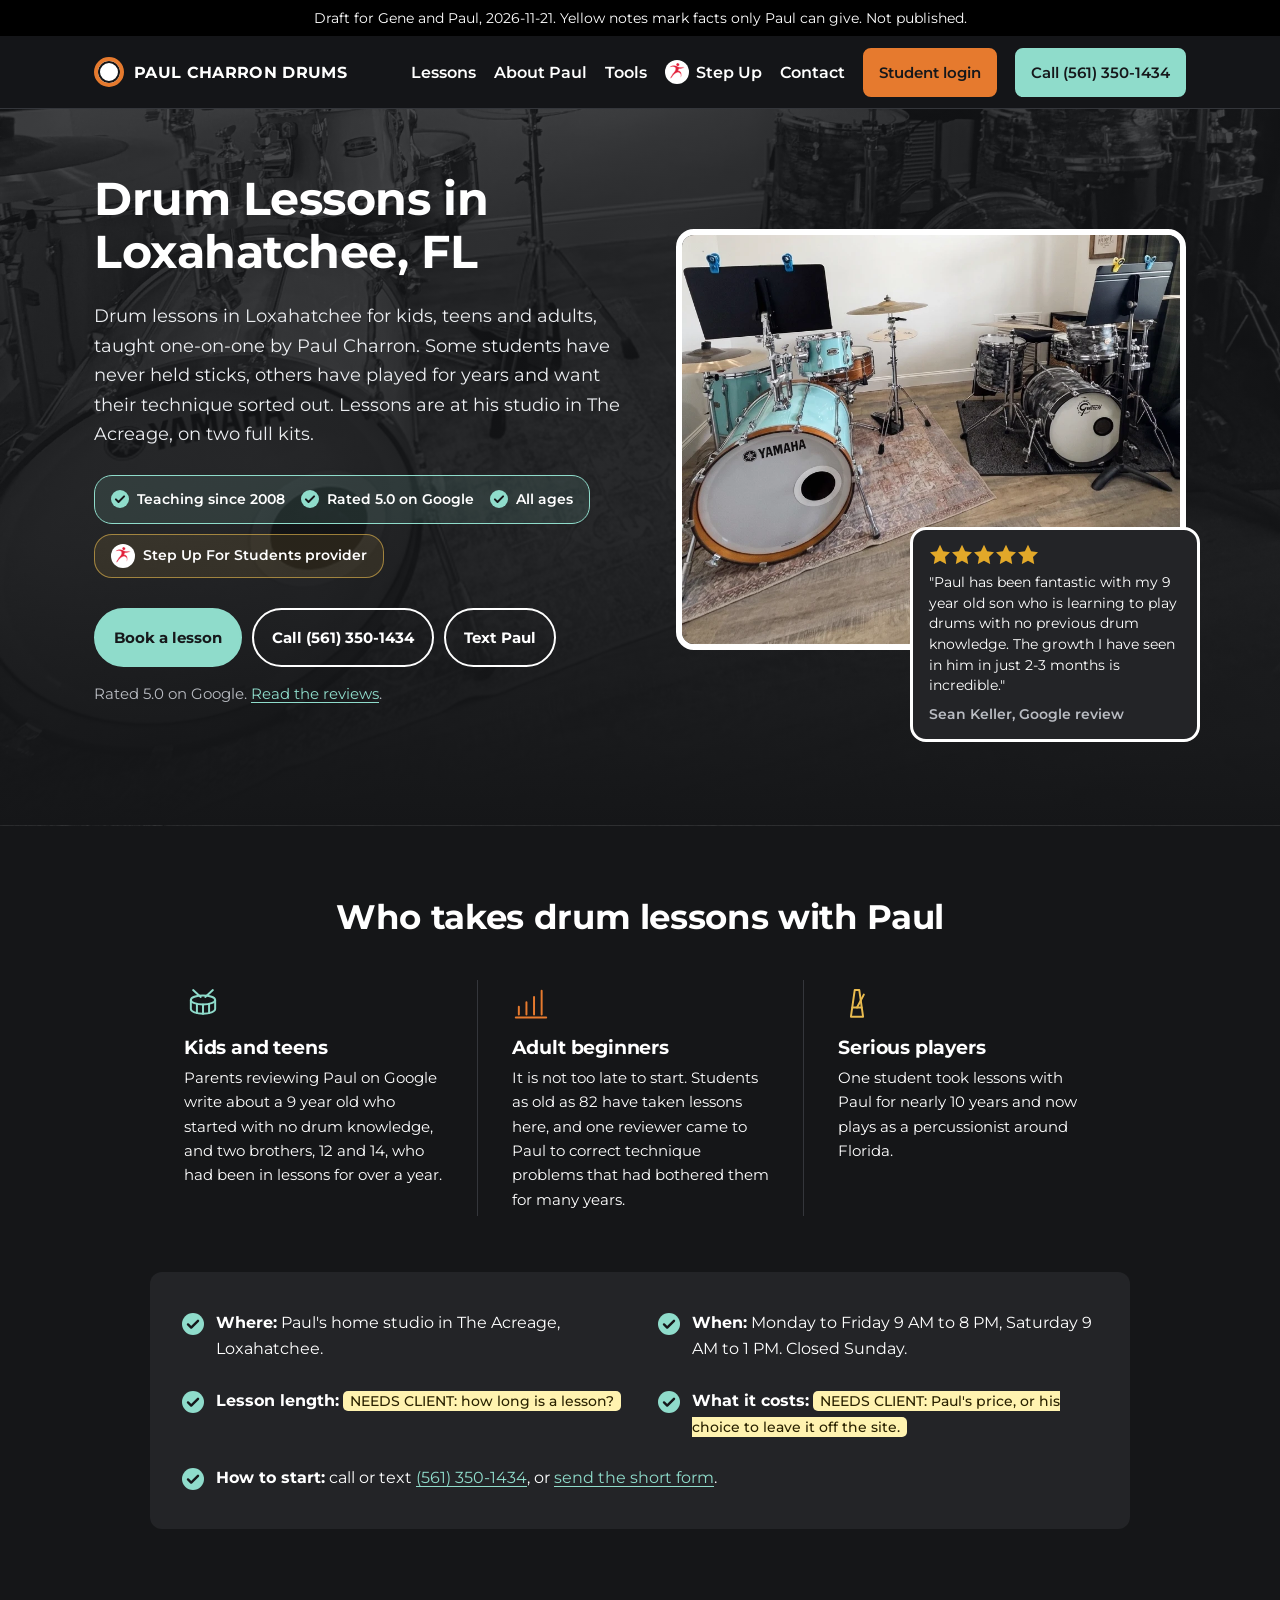
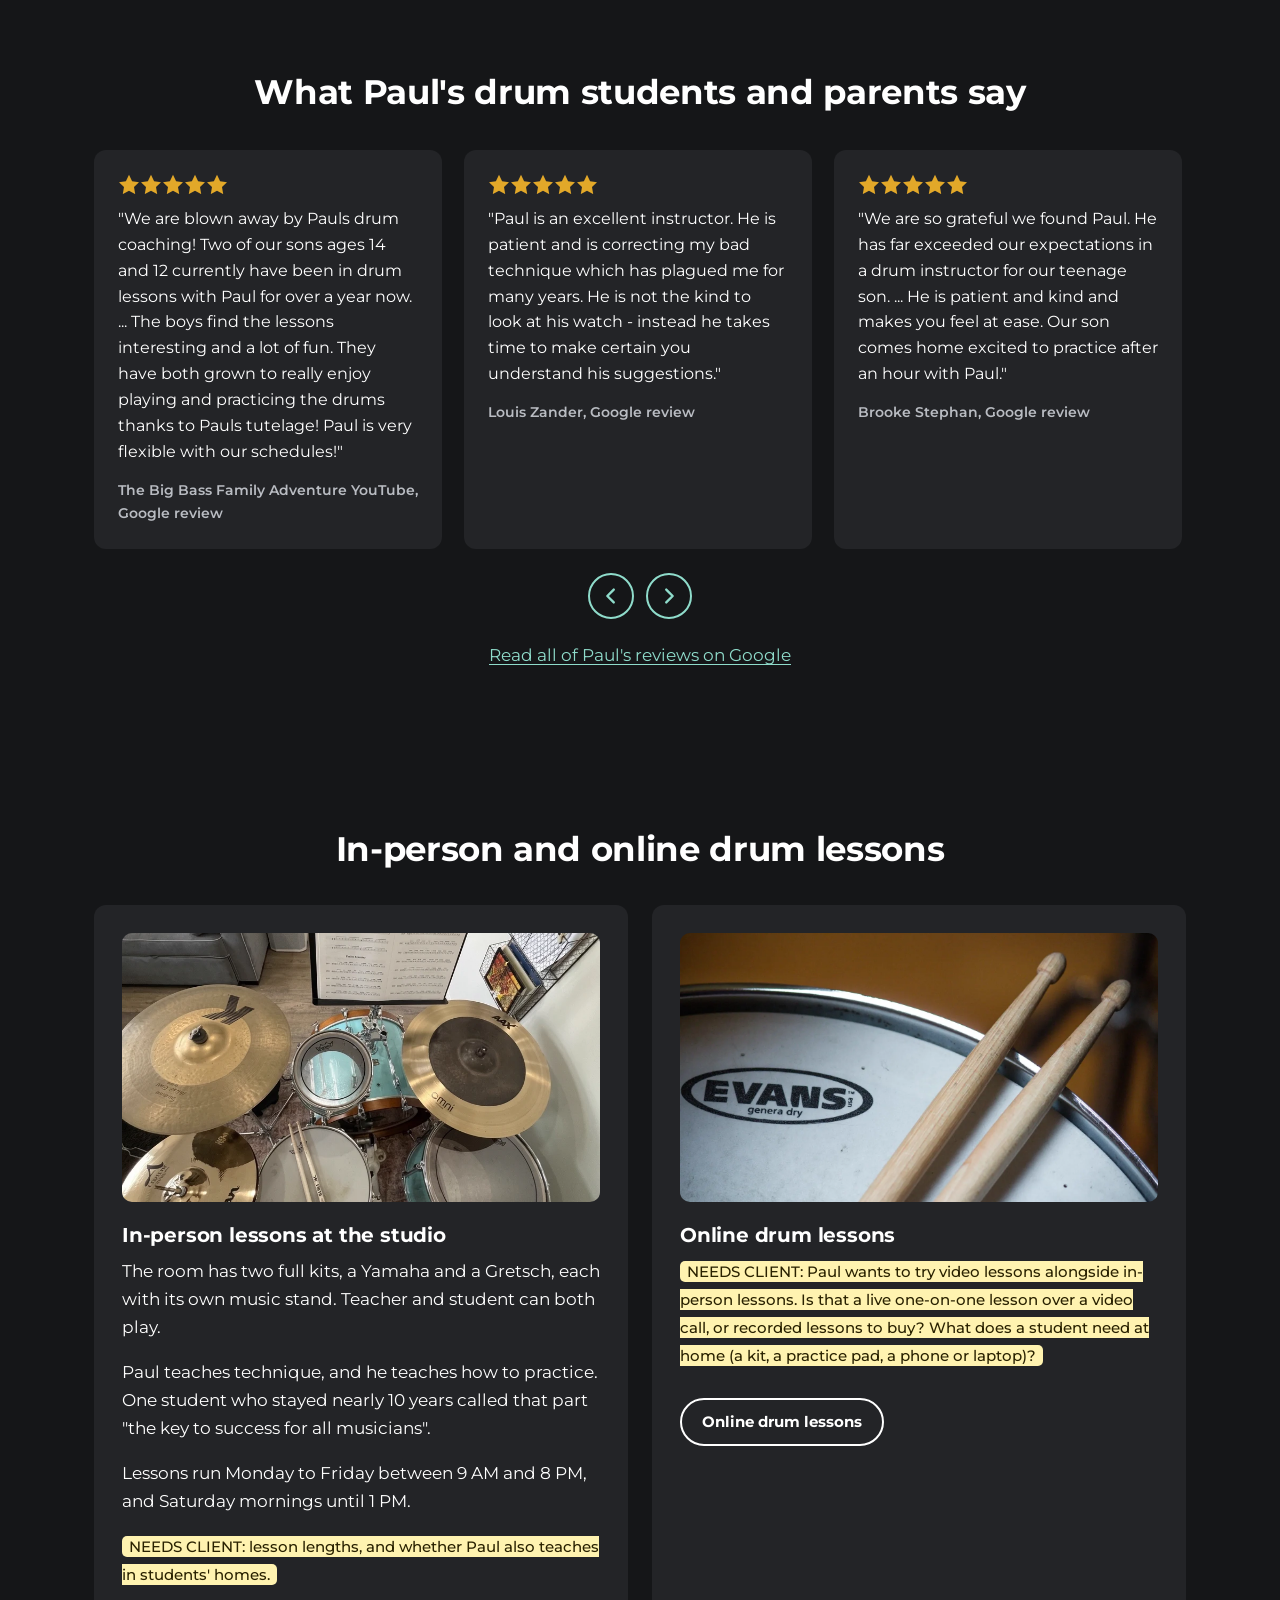
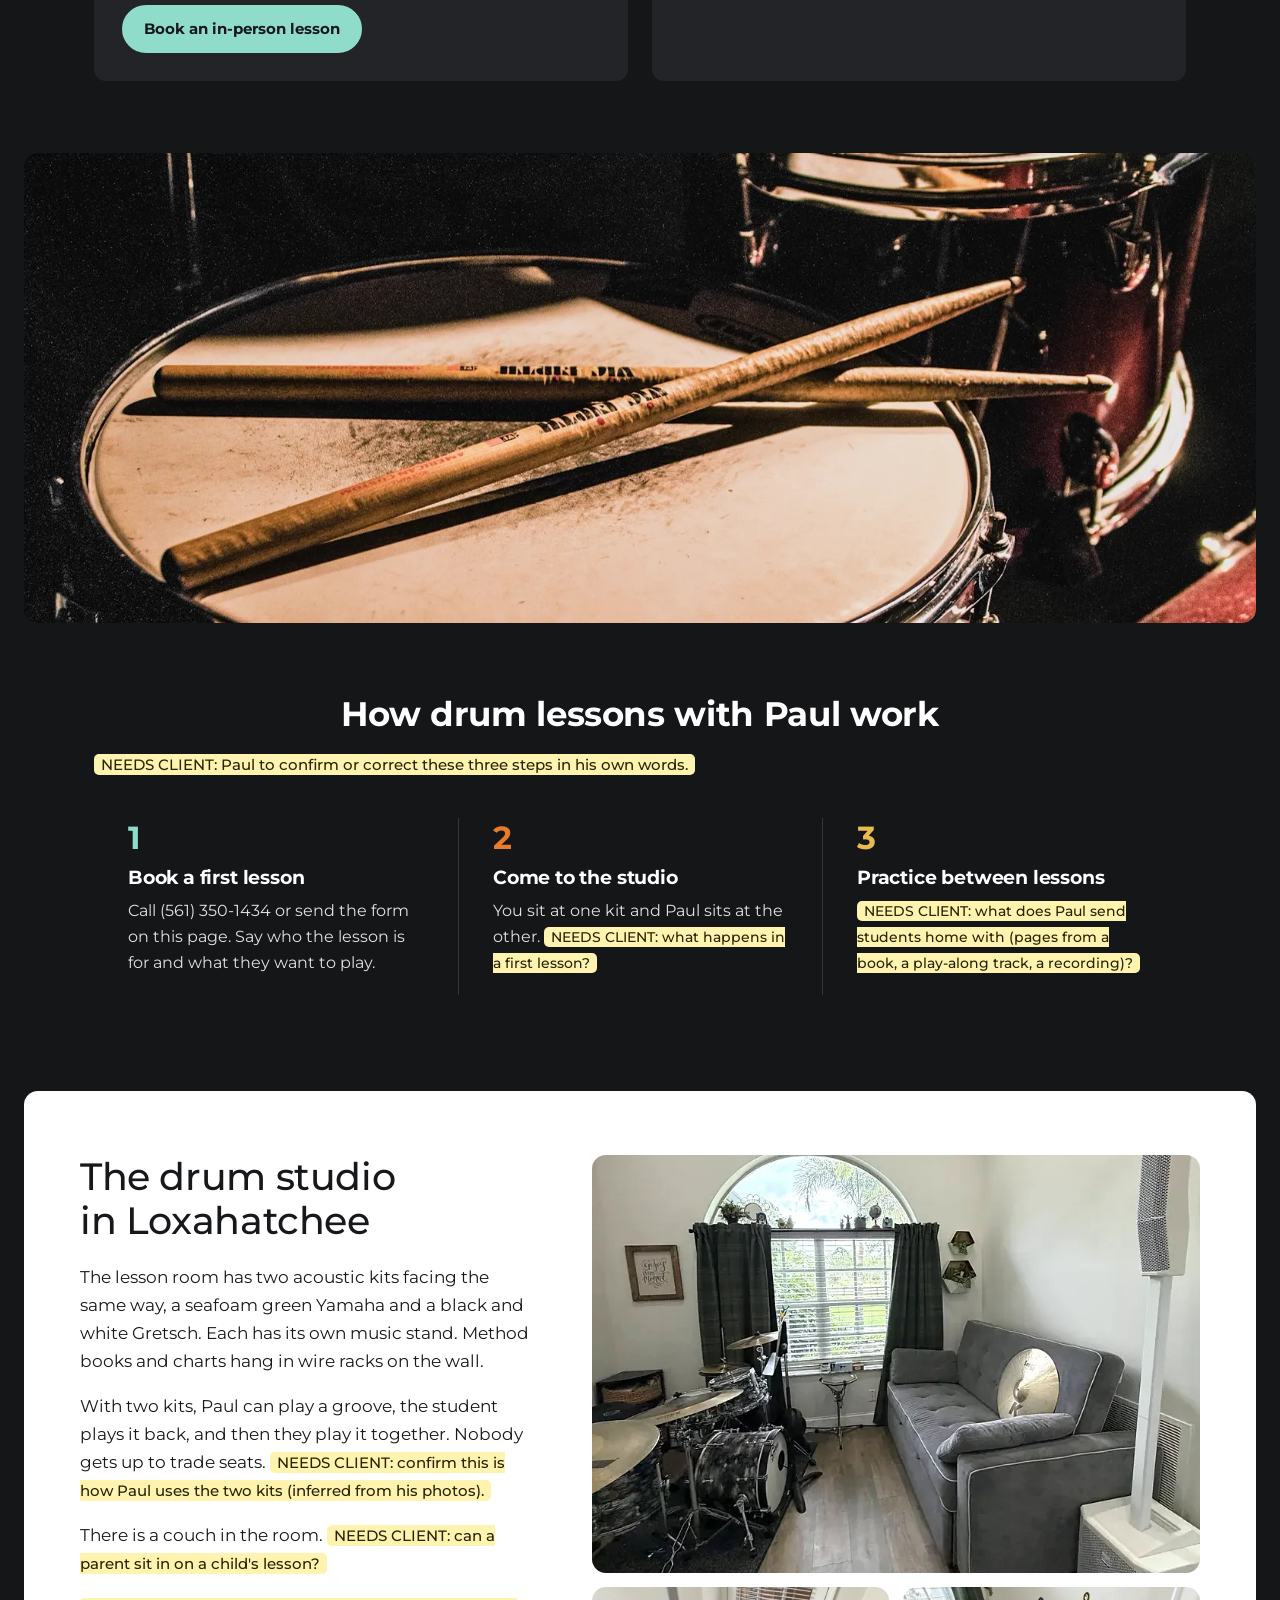
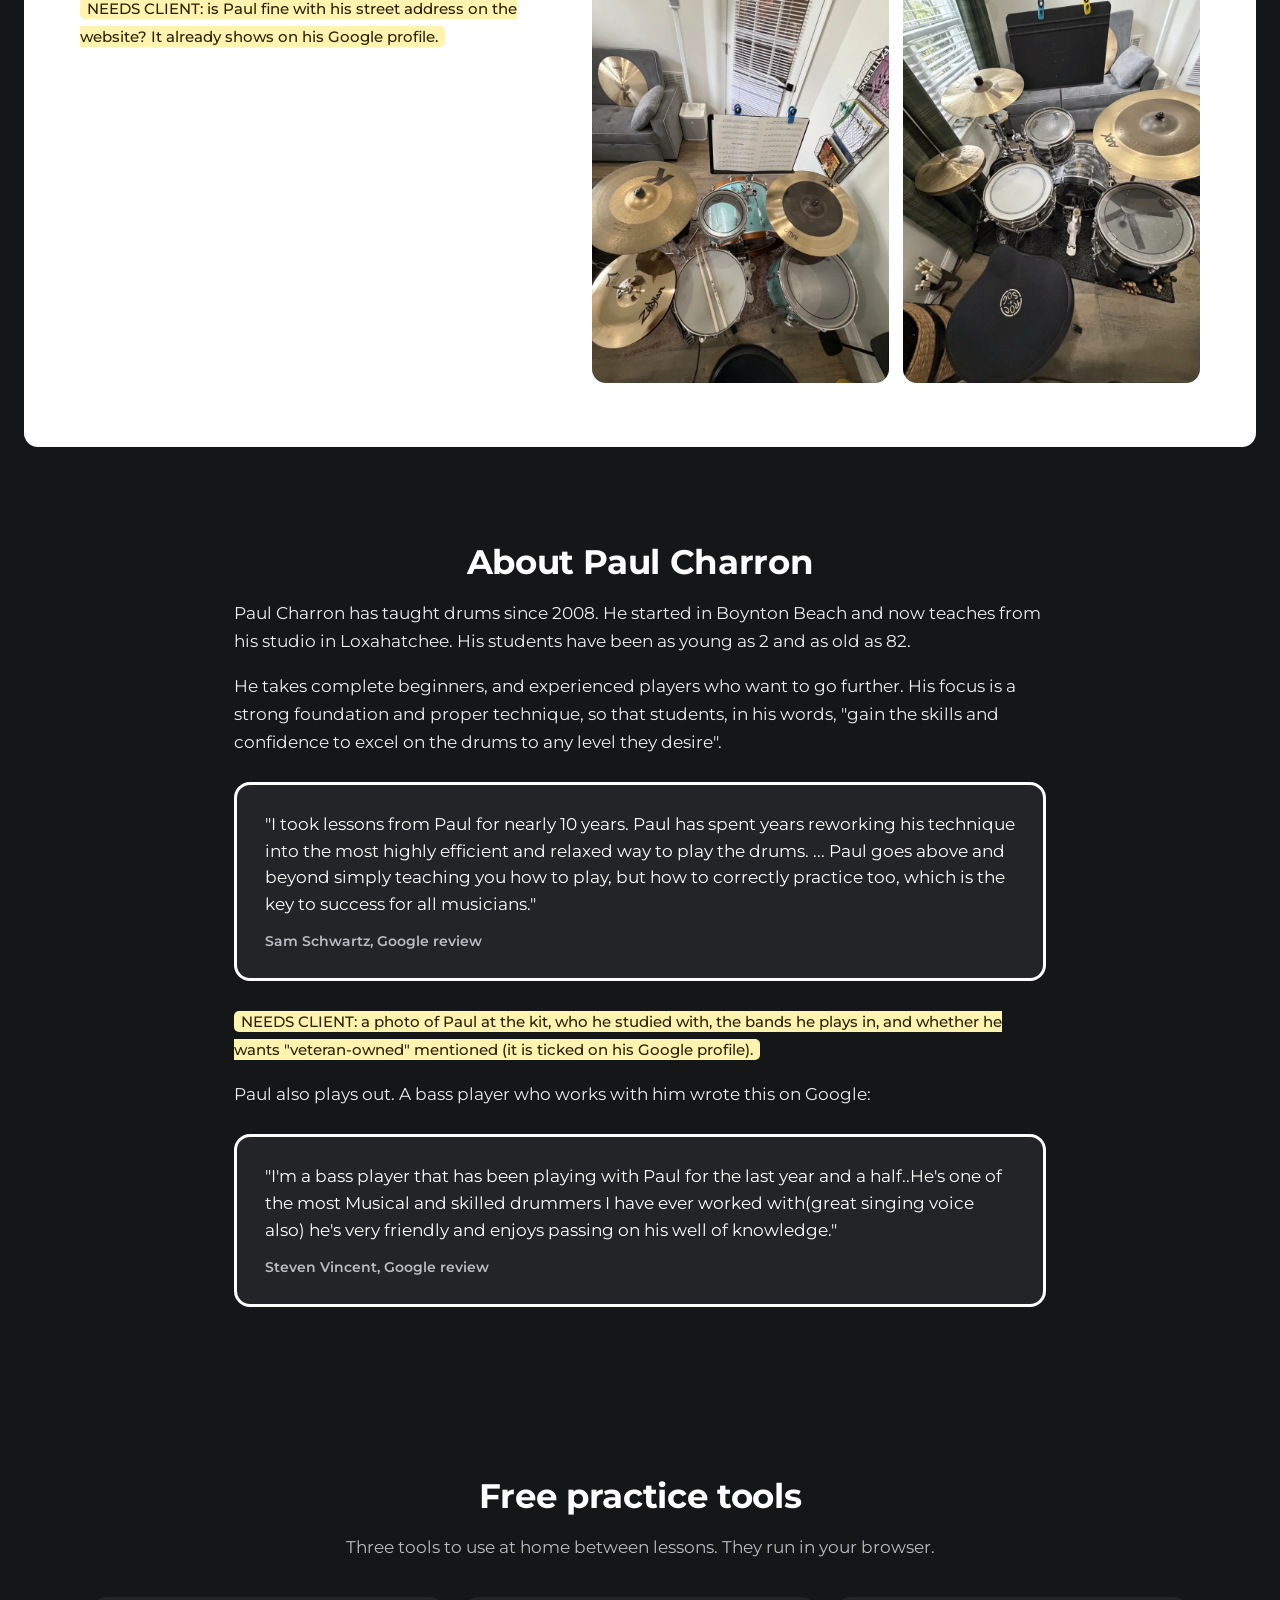
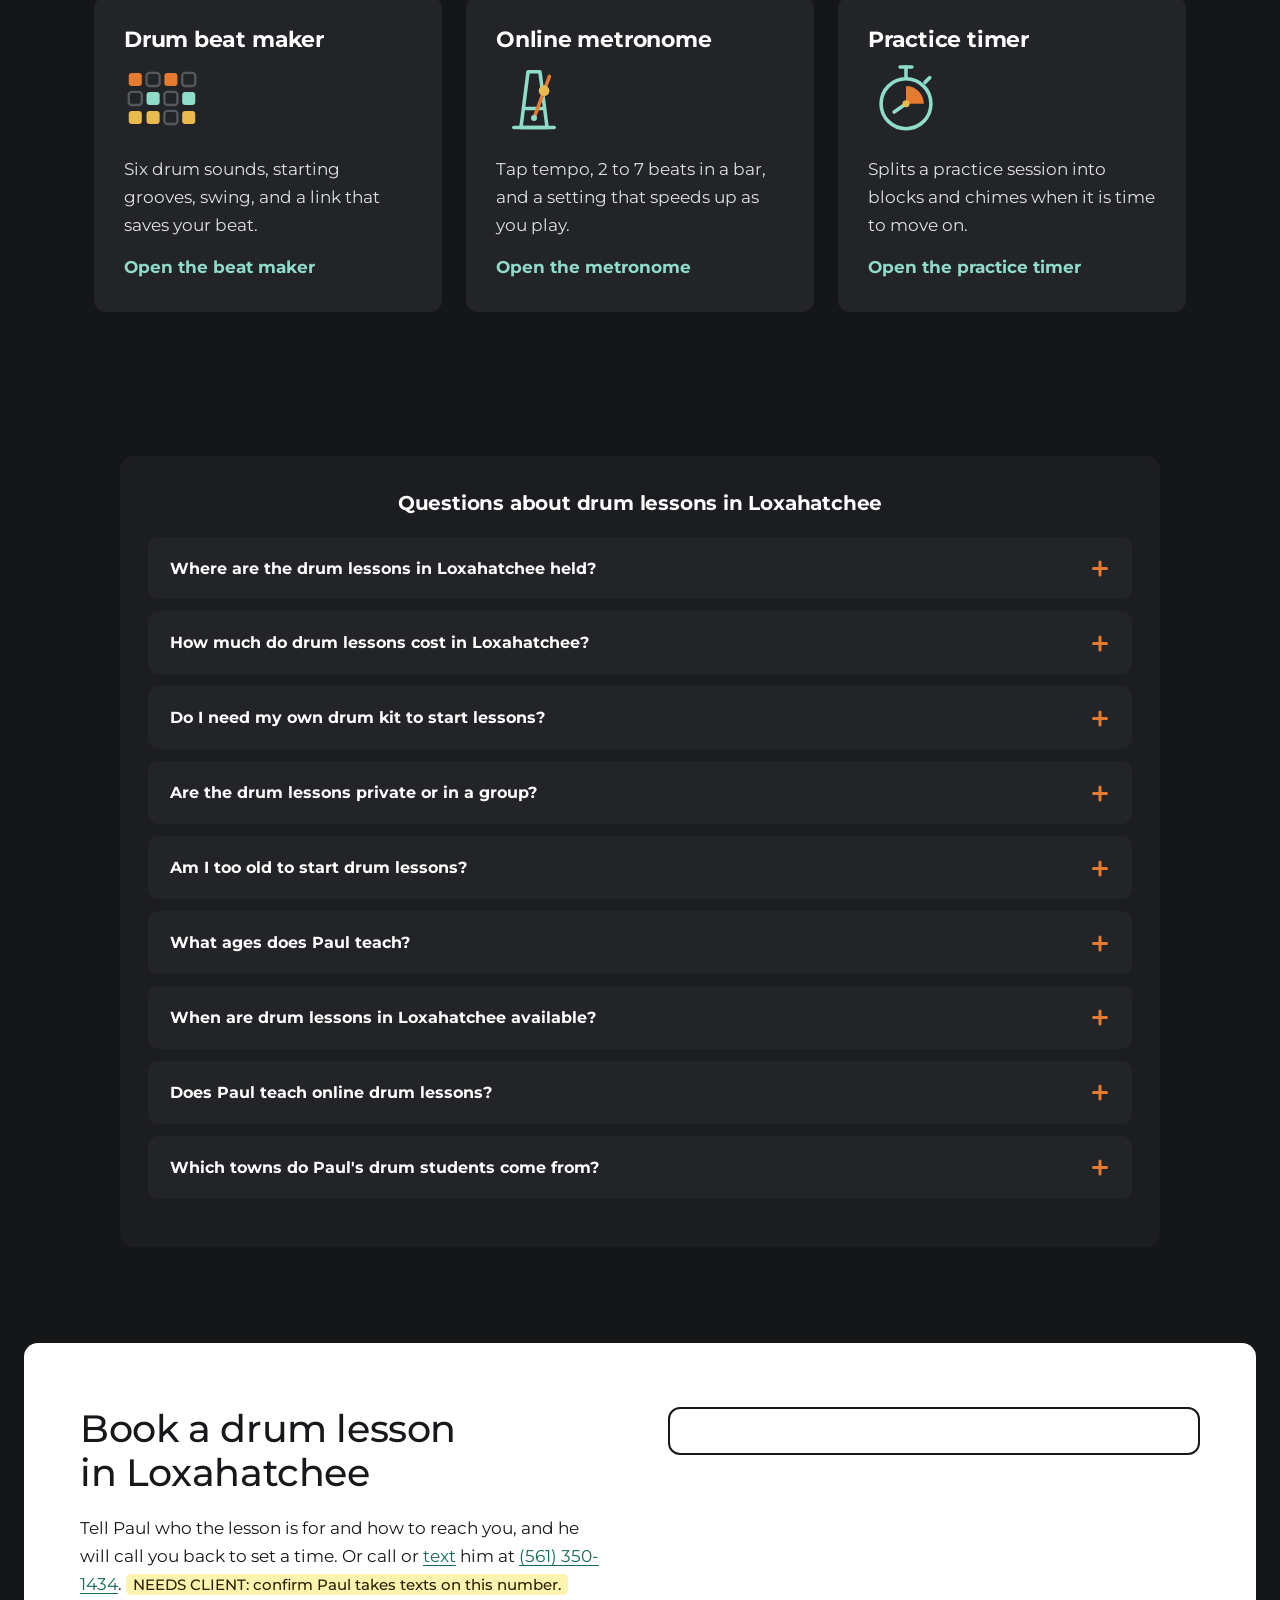
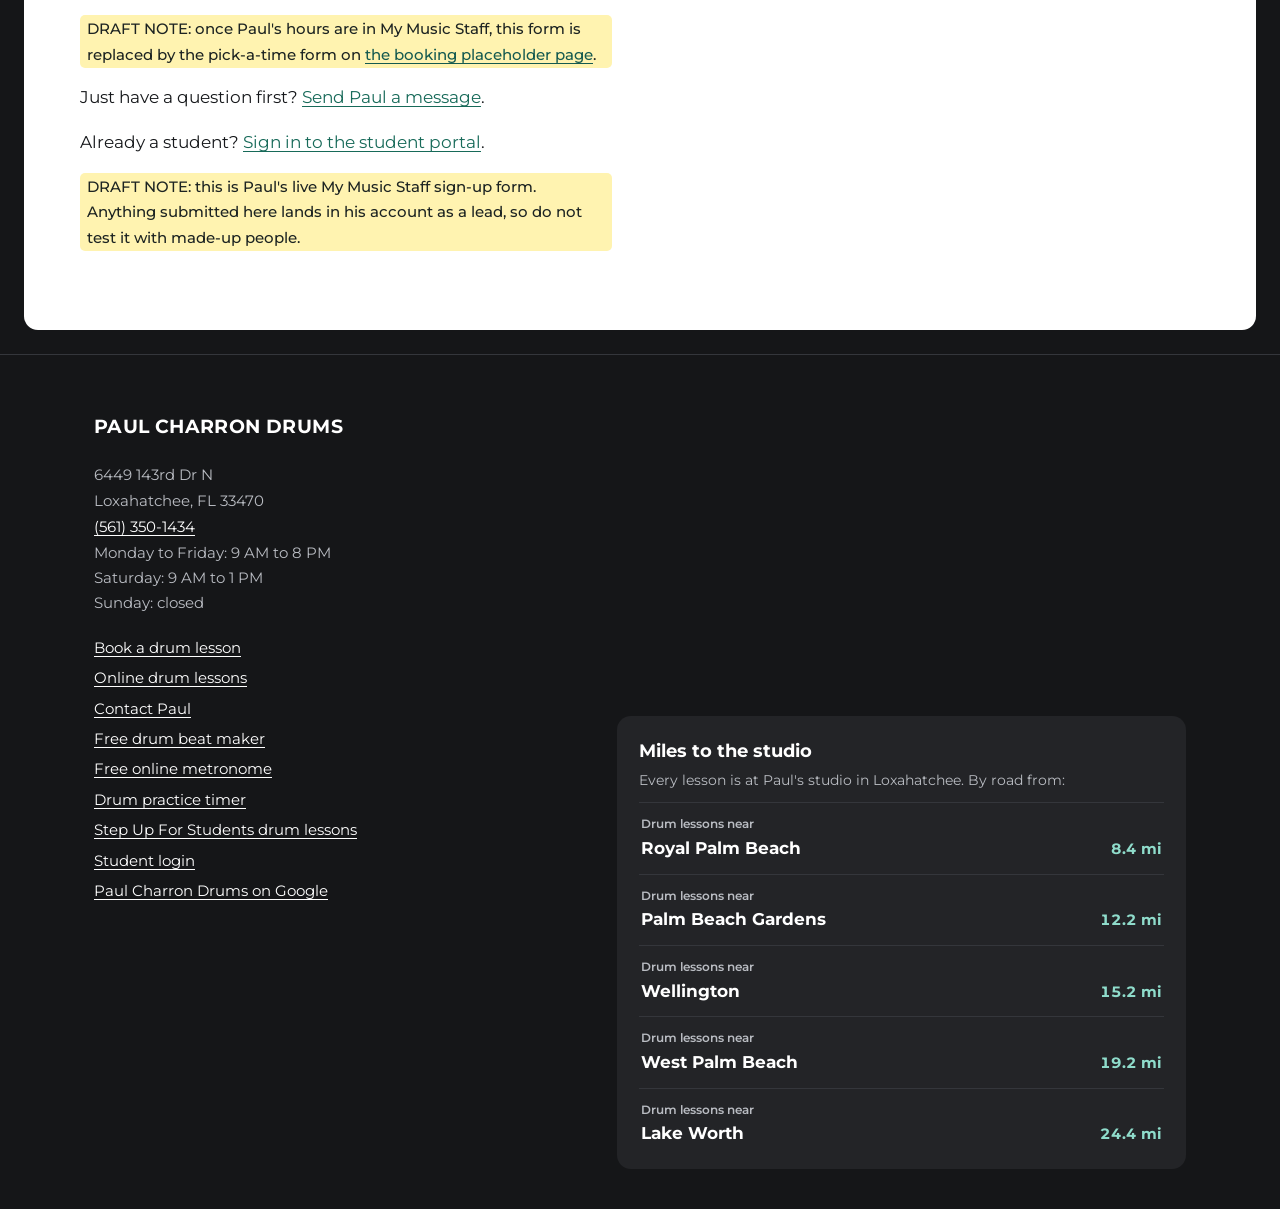
==== commit c0b10bf6: "Step Up: menu item and hero badge with Step Up's mark, top strip removed Co-Authored-By: Claude Fabl" ====
--- a/index.html
+++ b/index.html
@@ -10,7 +10,7 @@
 <link rel="preconnect" href="https://fonts.googleapis.com">
 <link rel="preconnect" href="https://fonts.gstatic.com" crossorigin>
 <link href="https://fonts.googleapis.com/css2?family=Montserrat:wght@400;500;600;700&display=swap" rel="stylesheet">
-<link rel="stylesheet" href="styles.css?v=41">
+<link rel="stylesheet" href="styles.css?v=44">
 <script type="application/ld+json">
 {
   "@context": "https://schema.org",
@@ -39,7 +39,6 @@
 <body>
 
 <div class="draft-bar">Draft for Gene and Paul, 2026-11-21. Yellow notes mark facts only Paul can give. Not published.</div>
-<a class="su-bar" href="step-up-for-students-drum-lessons.html"><svg viewBox="0 0 24 24" aria-hidden="true" focusable="false"><path d="M3 20h5v-5h5v-5h5V5h3"/><path d="M5 9l2.2-4.6L9.4 9 5 6.2h4.4z" class="star"/></svg><span>Step Up For Students provider</span><span class="needs">TEST: Paul is not approved yet</span></a>
 
 <a class="skip" href="#top">Skip to the page content</a>
 
@@ -51,6 +50,7 @@
       <a href="#lessons">Lessons</a>
       <a href="#about">About Paul</a>
       <a href="#tools">Tools</a>
+      <a class="su-nav" href="step-up-for-students-drum-lessons.html"><img src="img/step-up-for-students-icon.png" alt="" width="22" height="22">Step Up</a>
       <a href="contact.html">Contact</a>
       <a class="btn small login" href="student-login.html">Student login</a>
       <a class="btn small" href="tel:+15613501434">Call (561) 350-1434</a>
@@ -70,6 +70,7 @@
         <li>Rated 5.0 on Google</li>
         <li>All ages</li>
       </ul>
+      <a class="hero-su" href="step-up-for-students-drum-lessons.html"><img src="img/step-up-for-students-icon.png" alt="" width="22" height="22"><span>Step Up For Students provider</span></a>
       <div class="hero-actions">
         <a class="btn" href="#book">Book a lesson</a>
         <a class="btn ghost" href="tel:+15613501434">Call (561) 350-1434</a>
--- a/styles.css
+++ b/styles.css
@@ -853,3 +853,27 @@
 .su-way { background: var(--card); border-radius: 12px; padding: 22px; }
 .su-way h3 { margin-top: 0; }
 @media (max-width: 860px) { .su-ways { grid-template-columns: 1fr; } .su-bar { font-size: 0.88rem; padding: 8px 12px; } }
+
+/* Step Up For Students in the menu and as a hero badge (Gene, 2026-11-22). Our own drawn icon, not Step Up's logo. */
+.su-nav { display: inline-flex; align-items: center; gap: 7px; }
+.su-nav svg, .hero-su svg { width: 20px; height: 20px; fill: none; stroke: var(--brass, #e9bb4f); stroke-width: 2.2; stroke-linecap: round; stroke-linejoin: round; flex: none; }
+.su-nav svg .star, .hero-su svg .star { fill: var(--hoop, #e67a2e); stroke: none; }
+.hero-su { display: inline-flex; align-items: center; gap: 8px; margin: 10px 0 0; padding: 9px 16px; border: 1px solid rgba(233, 187, 79, 0.6); border-radius: 18px; background: rgba(233, 187, 79, 0.1); color: #fff; font-weight: 600; font-size: 0.86rem; text-decoration: none; }
+.hero-su:hover { border-color: var(--brass, #e9bb4f); color: var(--brass, #e9bb4f); }
+@media (max-width: 1000px) { .hero-su { margin-top: 12px; } }
+@media (max-width: 860px) { .hero-su { margin-top: 8px; padding: 6px 12px 6px 9px; border-radius: 999px; font-size: 0.82rem; justify-self: start; } .hero-su svg { width: 16px; height: 16px; } }
+
+/* Step Up For Students' own mark on a white chip (their mark is drawn for a white background). */
+.su-nav img, .hero-su img { width: 24px; height: 24px; padding: 3px; background: #fff; border-radius: 50%; flex: none; }
+/* Narrow desktops (1141 to 1259px): tighten the menu so the extra item fits on one row. */
+@media (min-width: 1141px) {
+  .nav { gap: 18px; }
+  .nav a { font-size: 1.02rem; }
+  .nav a.btn.small { padding: 10px 14px; font-size: 0.96rem; }
+}
+@media (min-width: 1141px) and (max-width: 1199px) {
+  .nav { gap: 14px; }
+  .nav a { font-size: 0.98rem; }
+  .nav a.btn.small { padding: 10px 12px; font-size: 0.93rem; }
+  .brand { font-size: 0.95rem; }
+}
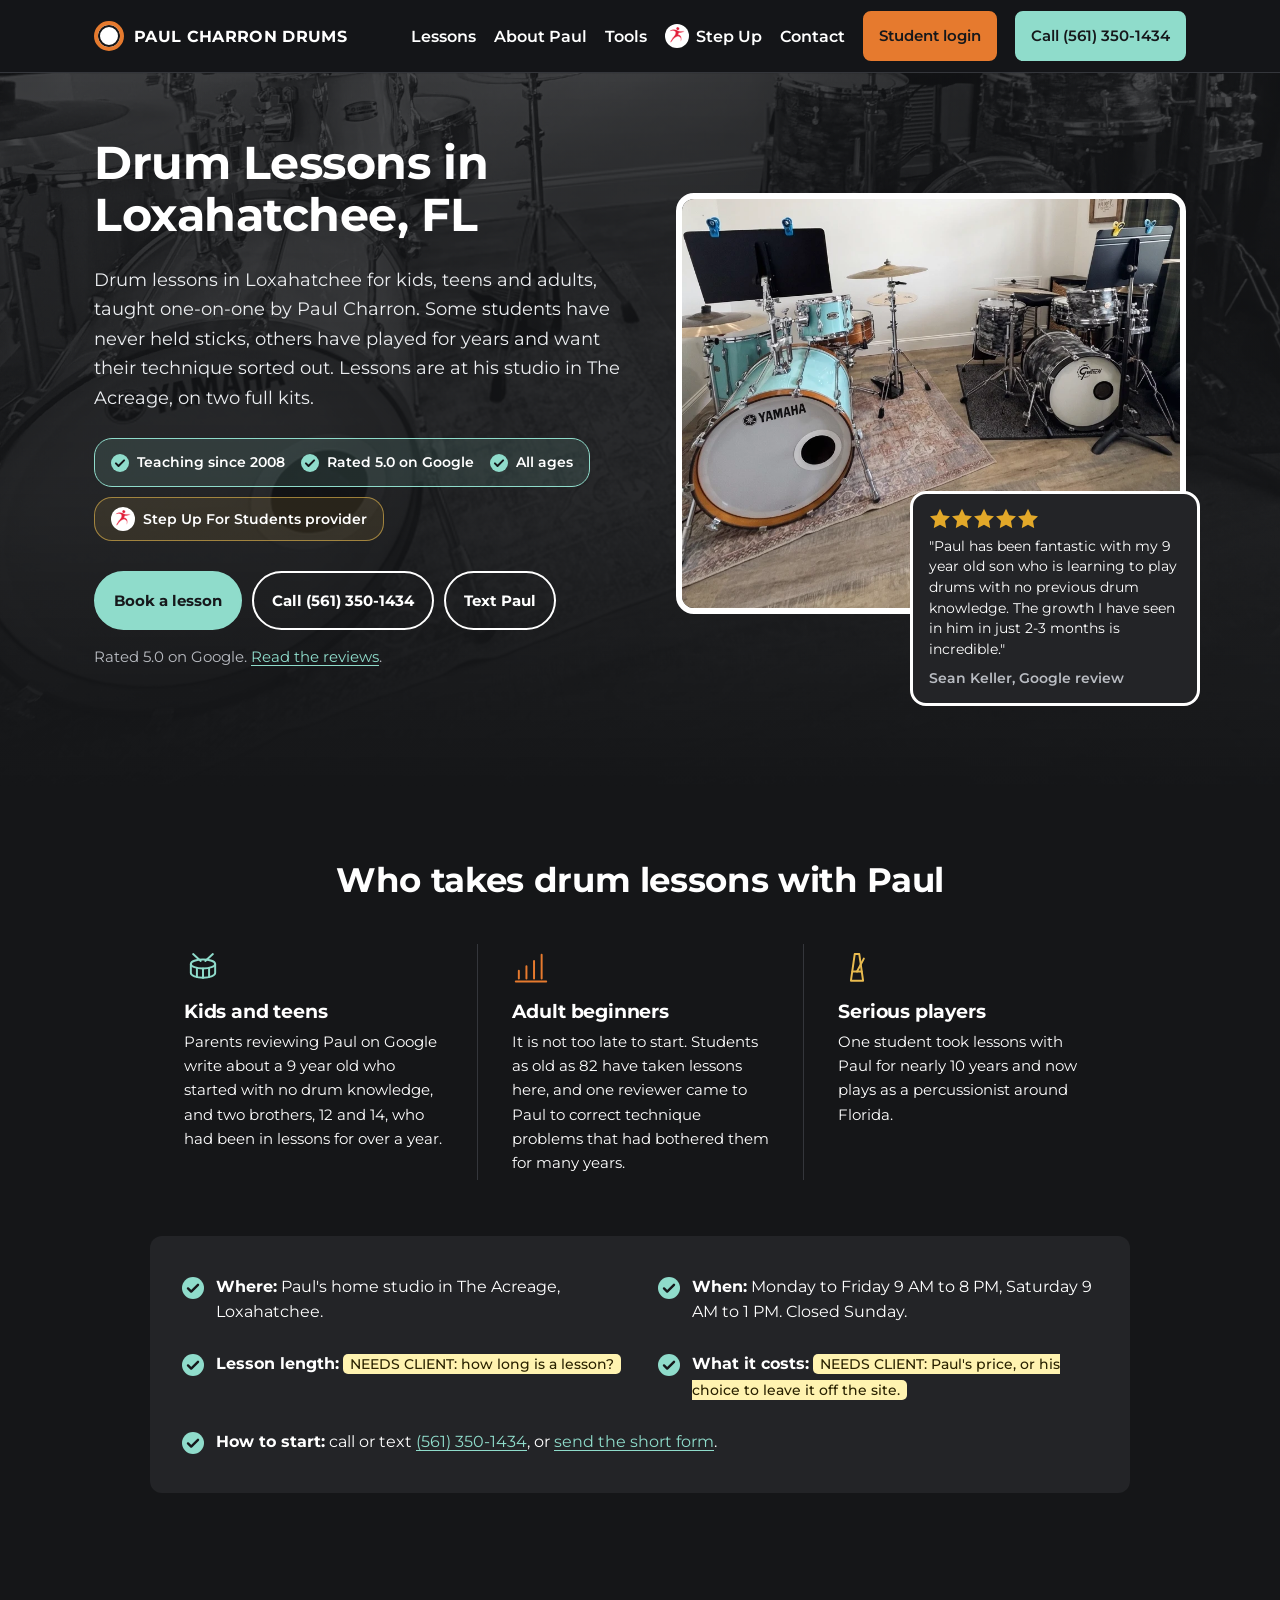
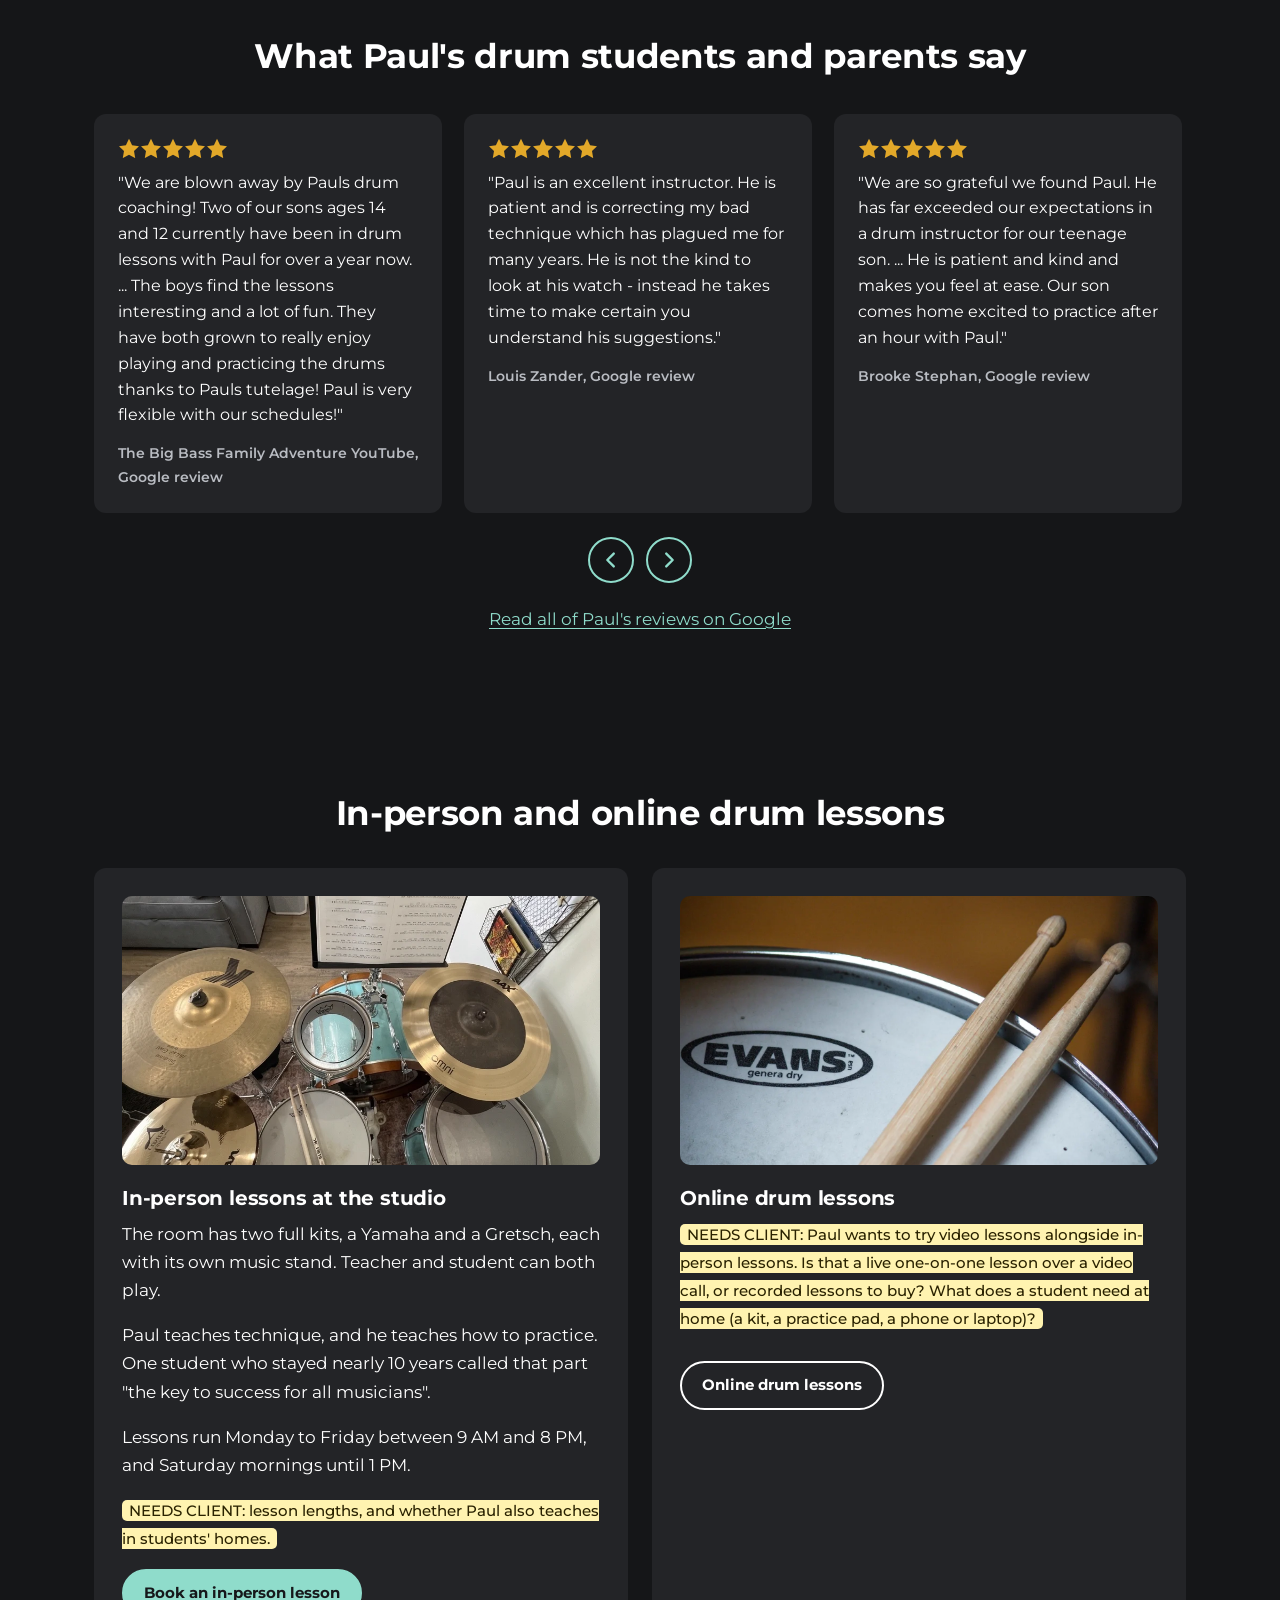
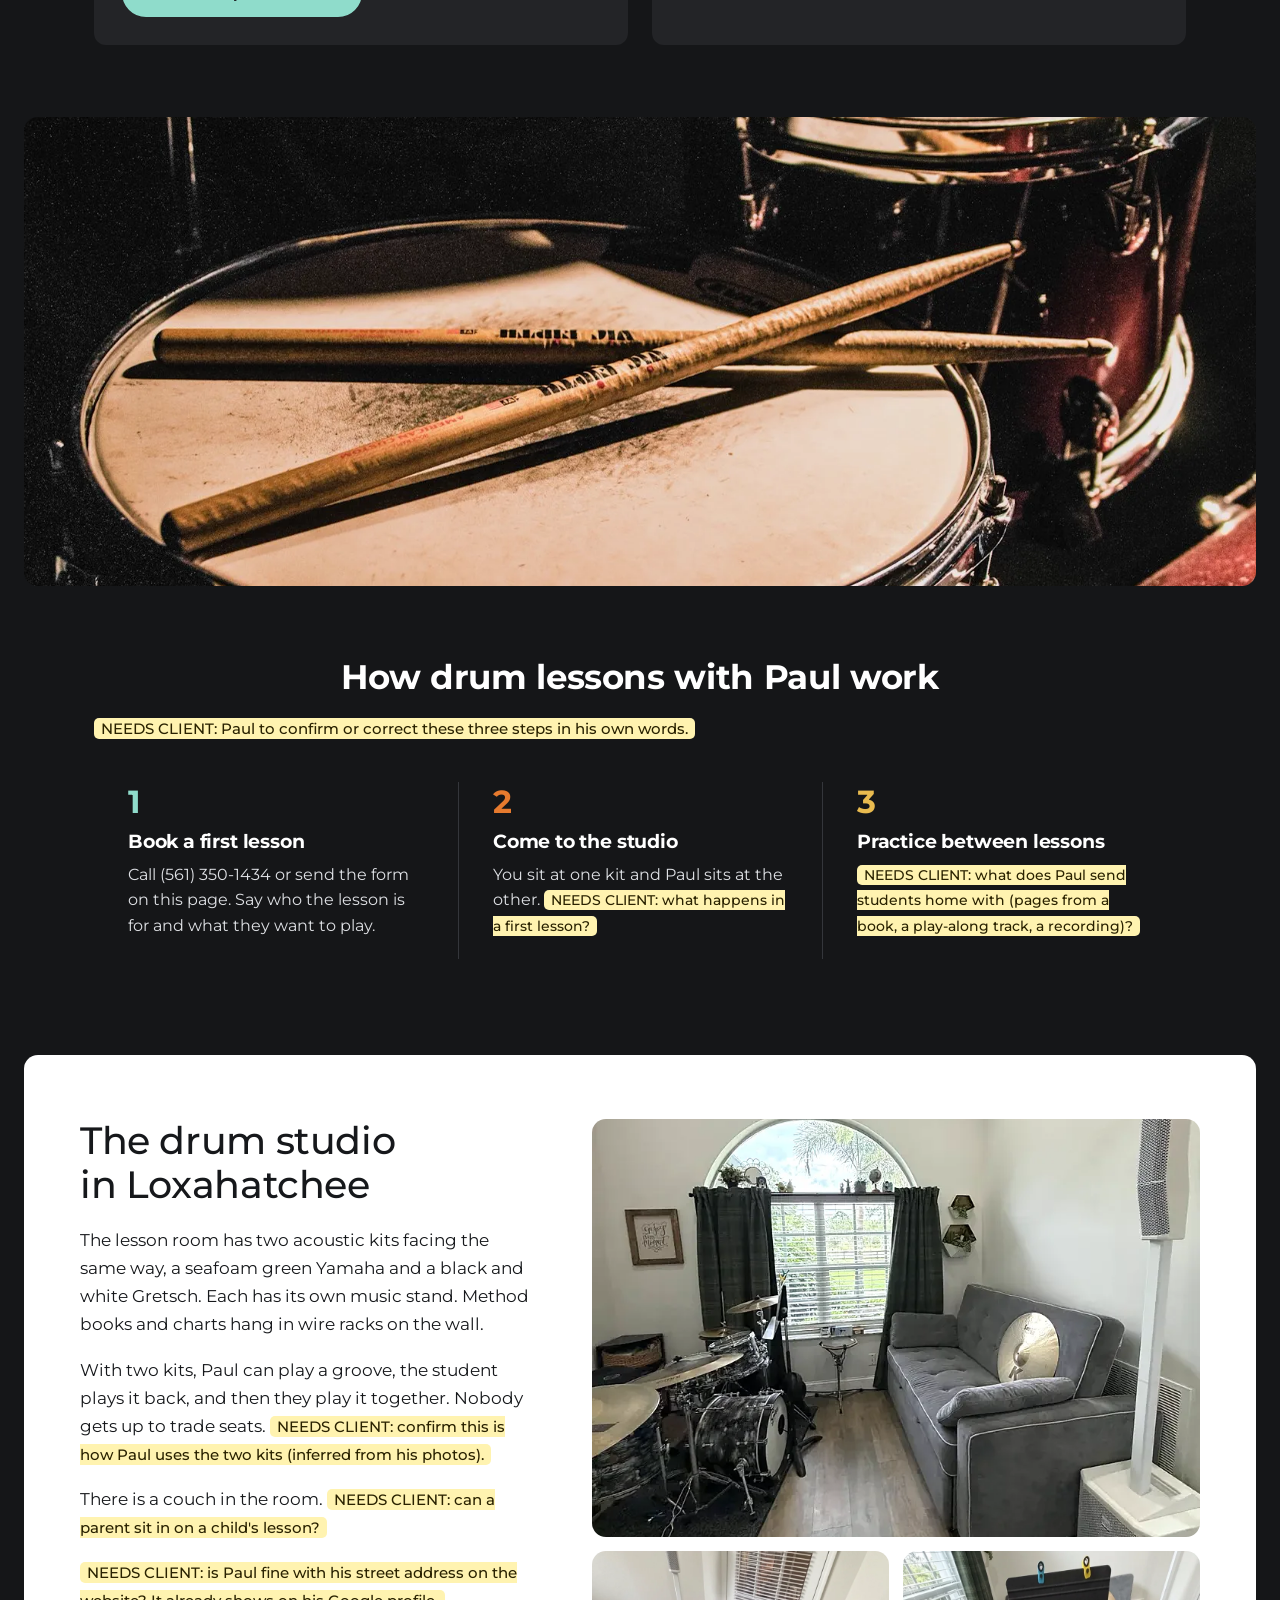
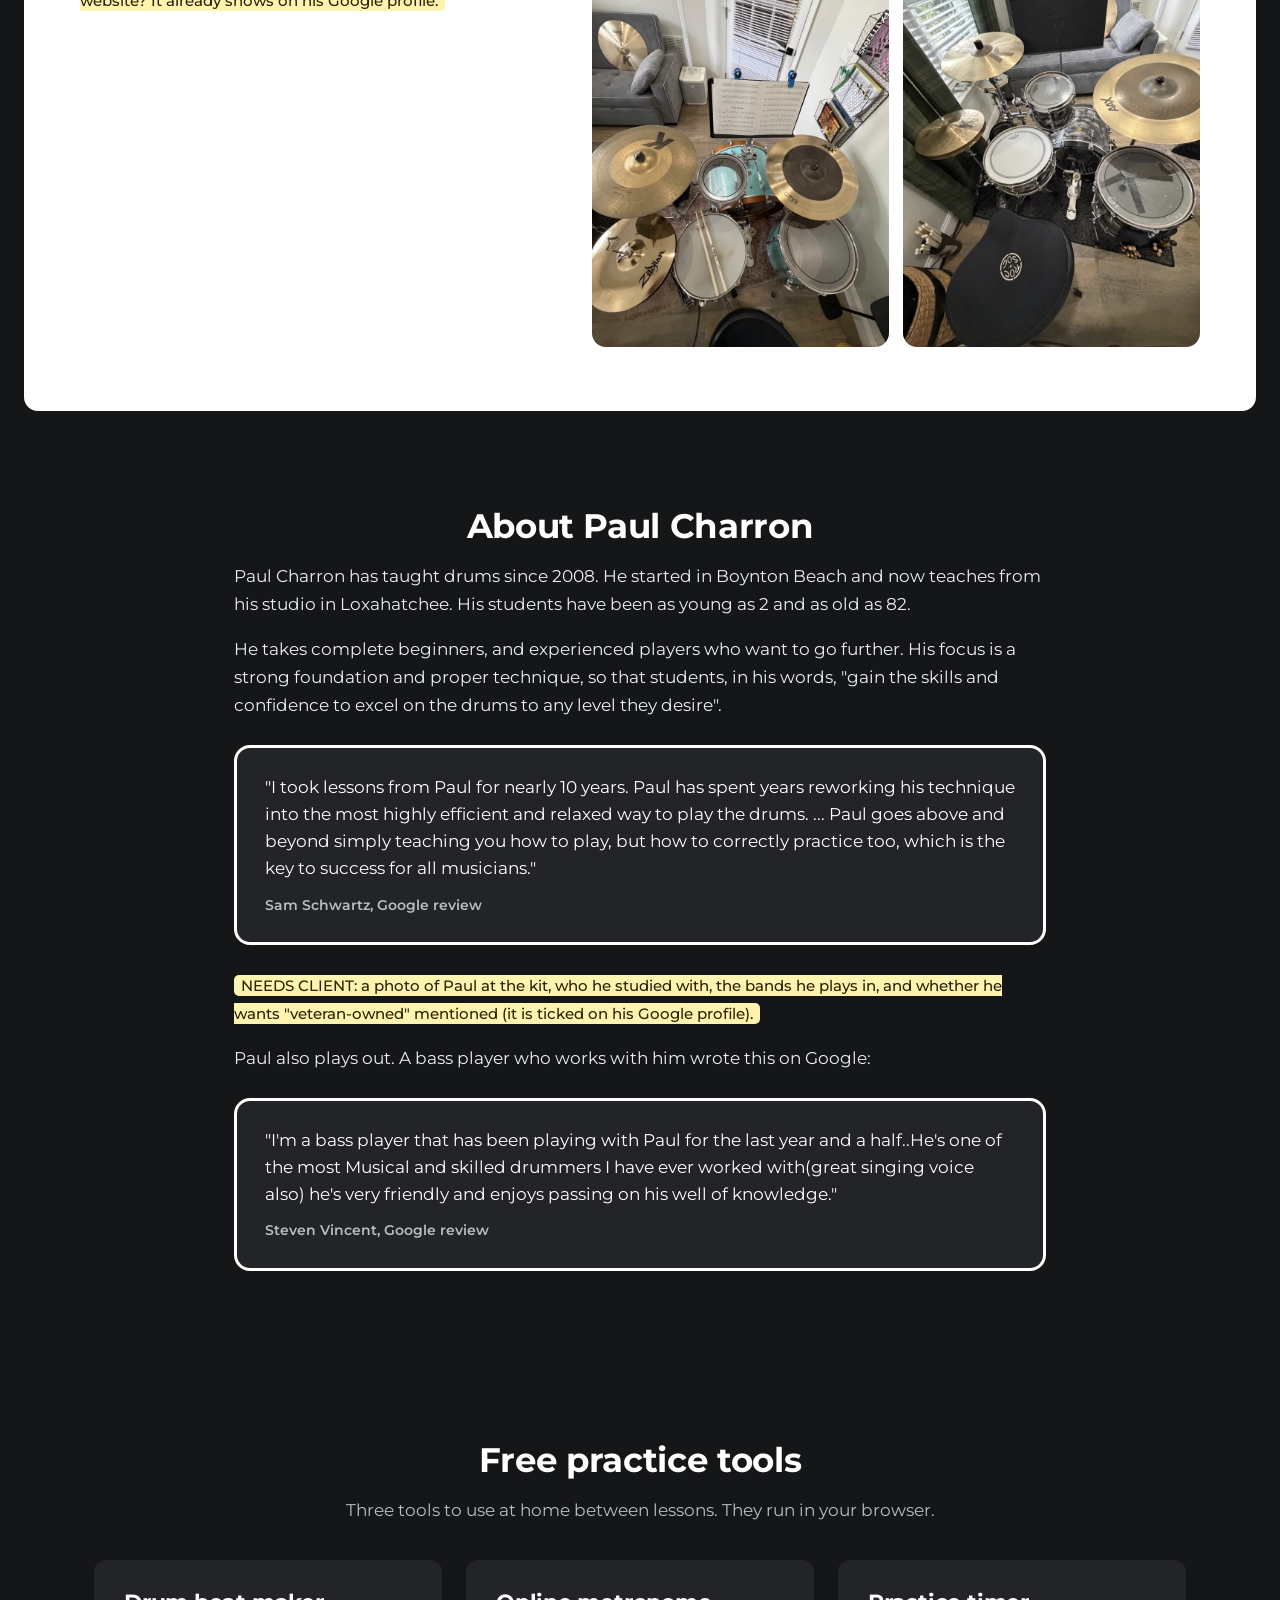
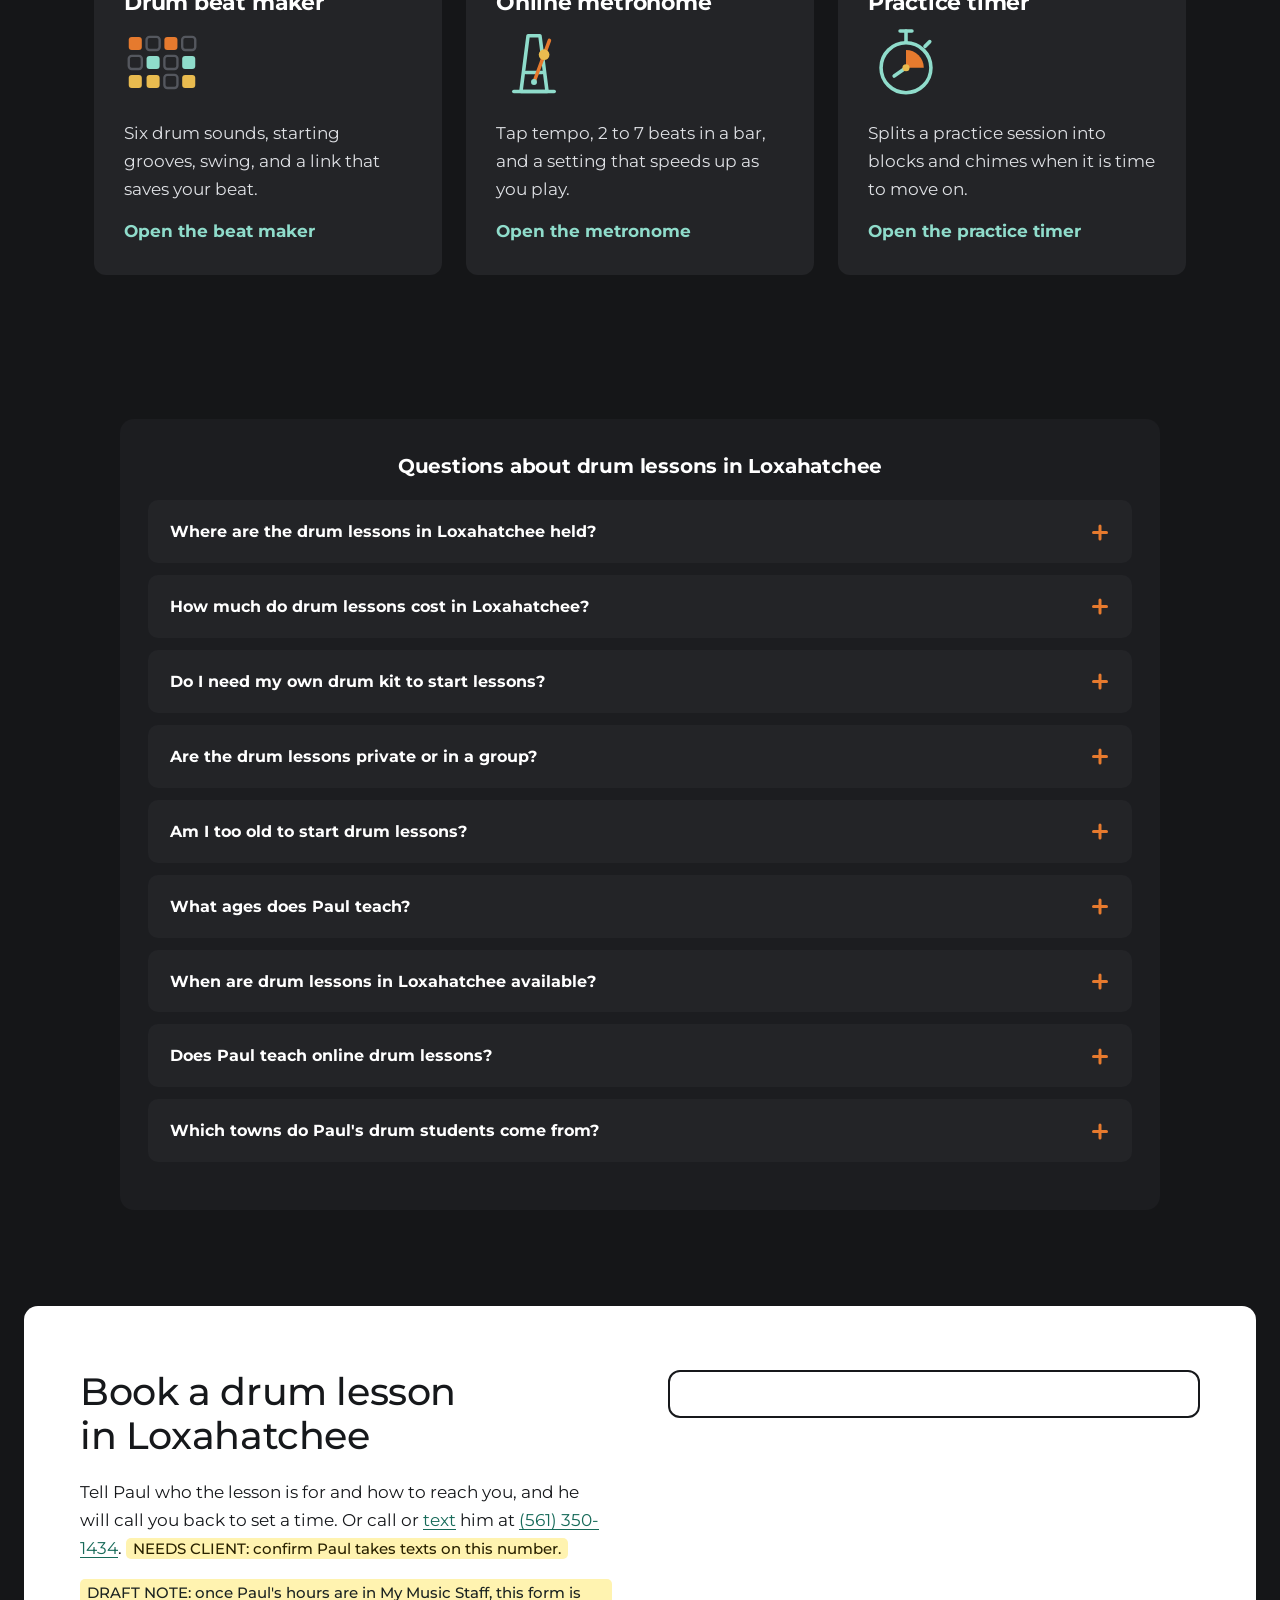
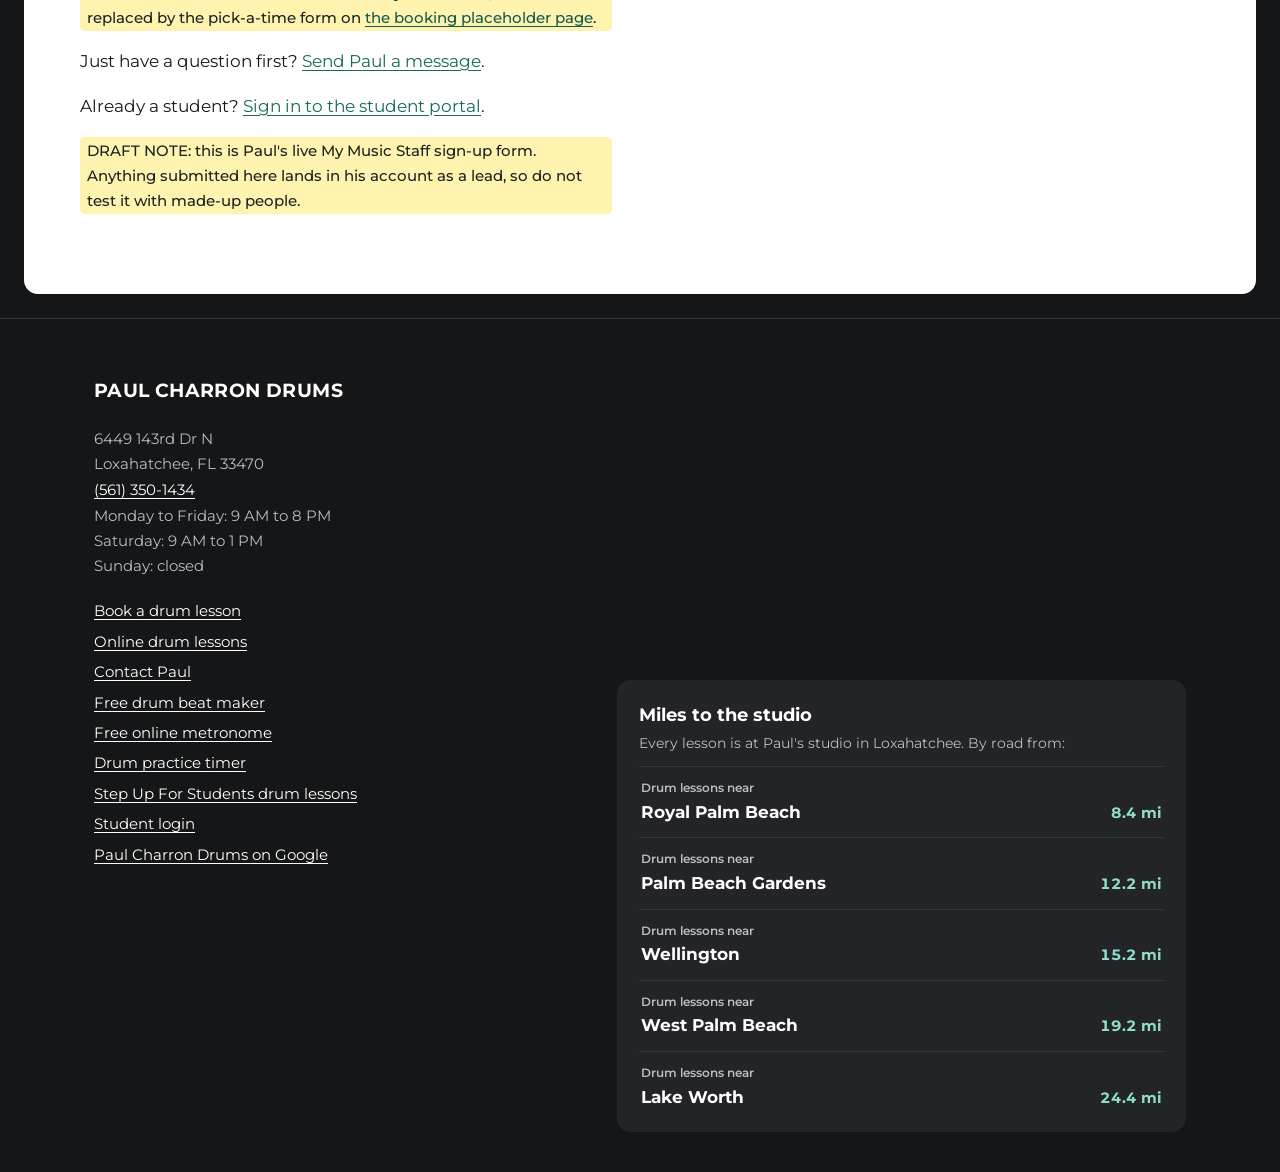
==== commit 8ae1d5b6: "Phone hero badges as a two-by-two grid; draft bar removed Co-Authored-By: Claude Fable 5.2 <noreply@" ====
--- a/index.html
+++ b/index.html
@@ -10,7 +10,7 @@
 <link rel="preconnect" href="https://fonts.googleapis.com">
 <link rel="preconnect" href="https://fonts.gstatic.com" crossorigin>
 <link href="https://fonts.googleapis.com/css2?family=Montserrat:wght@400;500;600;700&display=swap" rel="stylesheet">
-<link rel="stylesheet" href="styles.css?v=44">
+<link rel="stylesheet" href="styles.css?v=49">
 <script type="application/ld+json">
 {
   "@context": "https://schema.org",
@@ -38,8 +38,6 @@
 </head>
 <body>
 
-<div class="draft-bar">Draft for Gene and Paul, 2026-11-21. Yellow notes mark facts only Paul can give. Not published.</div>
-
 <a class="skip" href="#top">Skip to the page content</a>
 
 <header class="site-header">
@@ -65,7 +63,7 @@
     <div>
       <h1>Drum Lessons in <span>Loxahatchee, FL</span></h1>
       <p class="lead">Drum lessons in Loxahatchee for kids, teens and adults, taught one-on-one by Paul Charron. Some students have never held sticks, others have played for years and want their technique sorted out. Lessons are at his studio in The Acreage, on two full kits.</p>
-      <ul class="hero-badges">
+      <ul class="hero-badges" role="list">
         <li>Teaching since 2008</li>
         <li>Rated 5.0 on Google</li>
         <li>All ages</li>
--- a/styles.css
+++ b/styles.css
@@ -877,3 +877,43 @@
   .nav a.btn.small { padding: 10px 12px; font-size: 0.93rem; }
   .brand { font-size: 0.95rem; }
 }
+
+/* Phone header: larger business name (Gene, 2026-11-22). Scales with the screen so the name and Menu button still fit. */
+@media (max-width: 860px) { .brand { font-size: clamp(0.8rem, 4.3vw, 1.15rem); } }
+@media (max-width: 340px) { .brand { font-size: 0.82rem; } }
+
+/* Phone: make the drum backdrop show (Gene, 2026-11-22). On a tall phone hero the old "cover" sizing zoomed the photo
+   until only a blur of floor was left. Here the photo is sized to the top of the hero, framed on the Yamaha kit,
+   under a lighter fade. */
+@media (max-width: 860px) {
+  .hero, .page-head {
+    background-image:
+      linear-gradient(rgba(21, 22, 24, 0.5), rgba(21, 22, 24, 0.7) 260px, var(--bg) 500px),
+      url("img/hero-backdrop-drums-2400.webp");
+    background-size: auto, auto 500px;
+    background-position: center top, 9% top;
+    background-repeat: no-repeat;
+  }
+  .hero h1, .hero p.lead, .page-head h1, .page-head p { text-shadow: 0 1px 10px rgba(0, 0, 0, 0.75); }
+}
+/* Phone hero: the four badges become a tidy two-by-two grid of equal cards (Gene, 2026-11-22).
+   Before, they were pills of different widths that wrapped onto three uneven rows. Desktop is unchanged. */
+@media (max-width: 860px) {
+  .hero .wrap > div:first-child { display: grid; grid-template-columns: 1fr 1fr; column-gap: 8px; }
+  .hero .wrap > div:first-child > h1,
+  .hero .wrap > div:first-child > p,
+  .hero .wrap > div:first-child > .hero-actions { grid-column: 1 / -1; }
+  .hero p.lead { margin-bottom: 10px; }
+  .hero-badges { display: contents; }
+  .hero-badges li, .hero-su {
+    display: flex; align-items: center; gap: 8px; margin: 8px 0 0; padding: 9px 10px; min-height: 58px; text-wrap: balance;
+    border: 1px solid rgba(143, 220, 203, 0.5); border-radius: 12px; background: rgba(21, 22, 24, 0.62);
+    font-size: 0.8rem; font-weight: 600; line-height: 1.25; text-align: left; justify-self: stretch;
+  }
+  .hero-badges li::before { width: 18px; height: 18px; }
+  .hero-su { border-color: rgba(233, 187, 79, 0.65); }
+  .hero-su img { width: 22px; height: 22px; padding: 2px; }
+  .hero-actions { margin-top: 18px; }
+}
+/* Tablets (861 to 1000px): keep the Step Up badge on its own centered line under the badges box. */
+@media (min-width: 861px) and (max-width: 1000px) { .hero-su { display: flex; width: fit-content; margin: 12px auto 0; } }
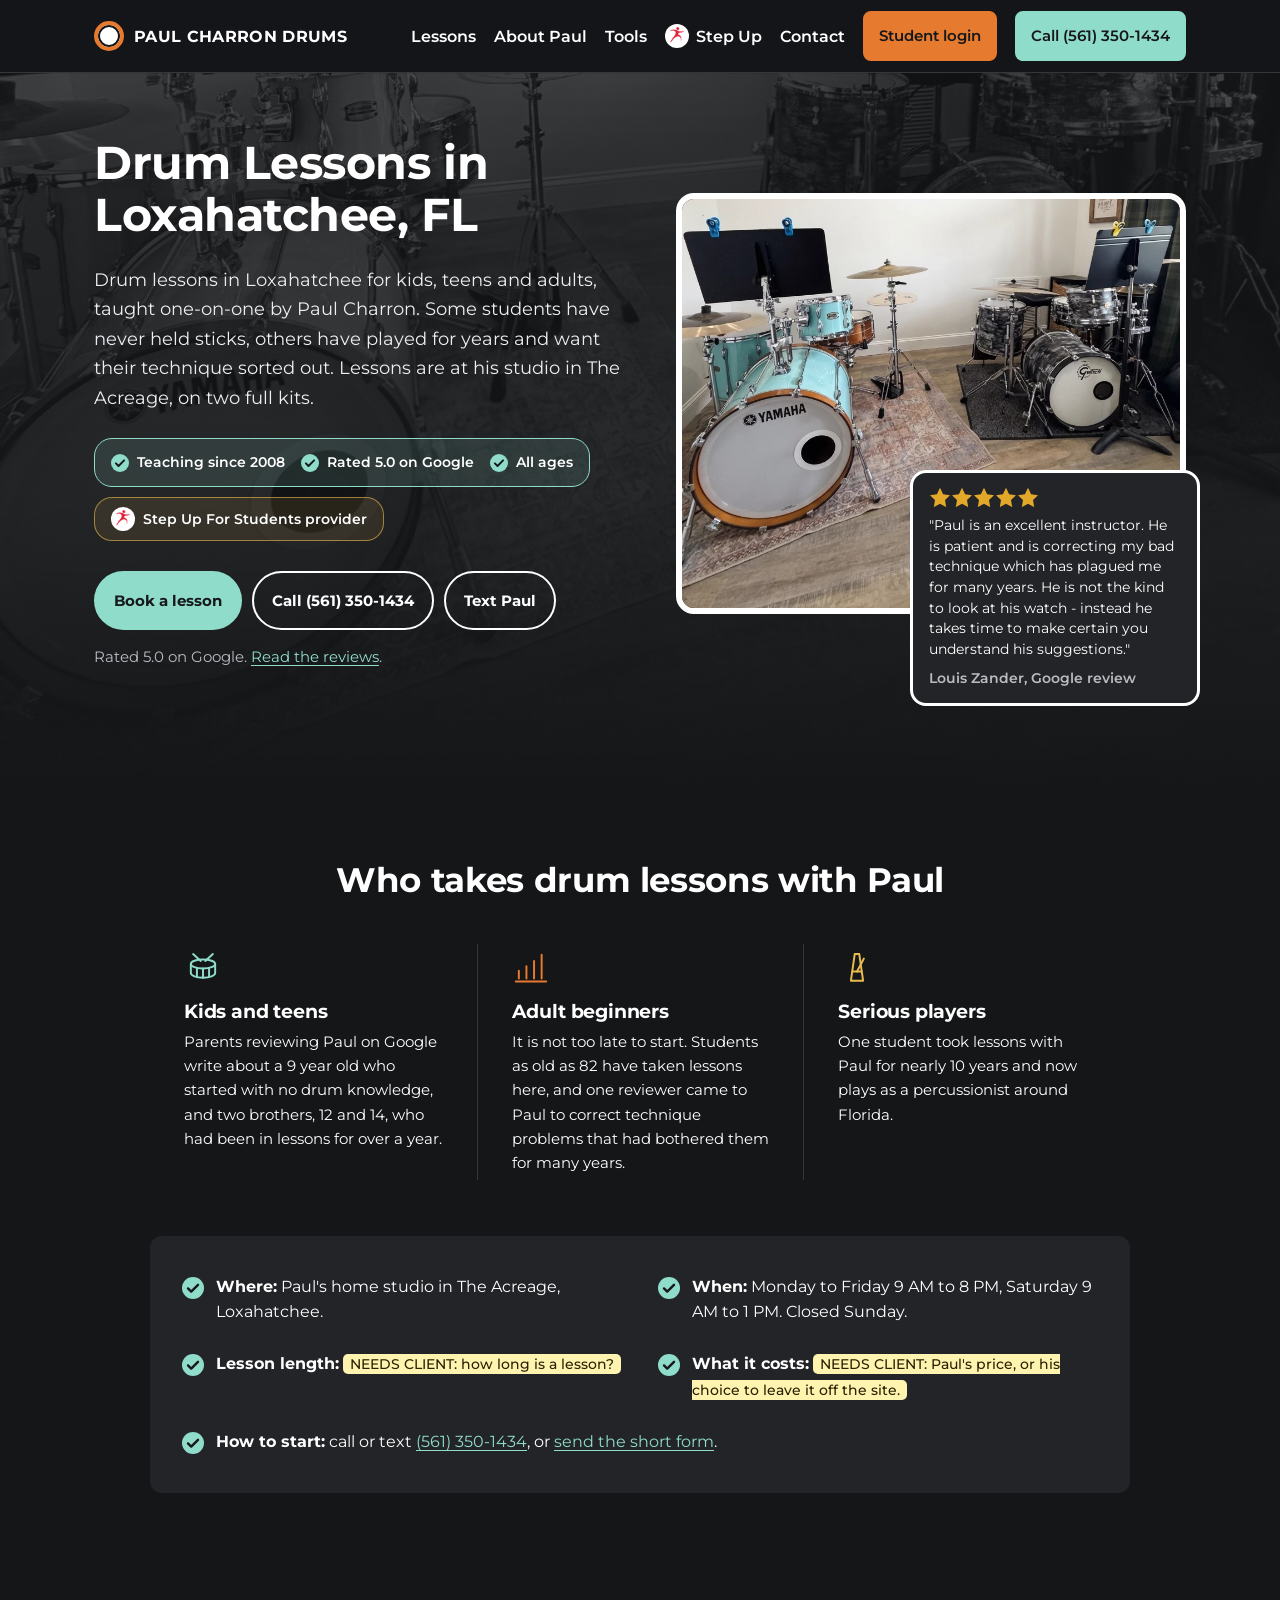
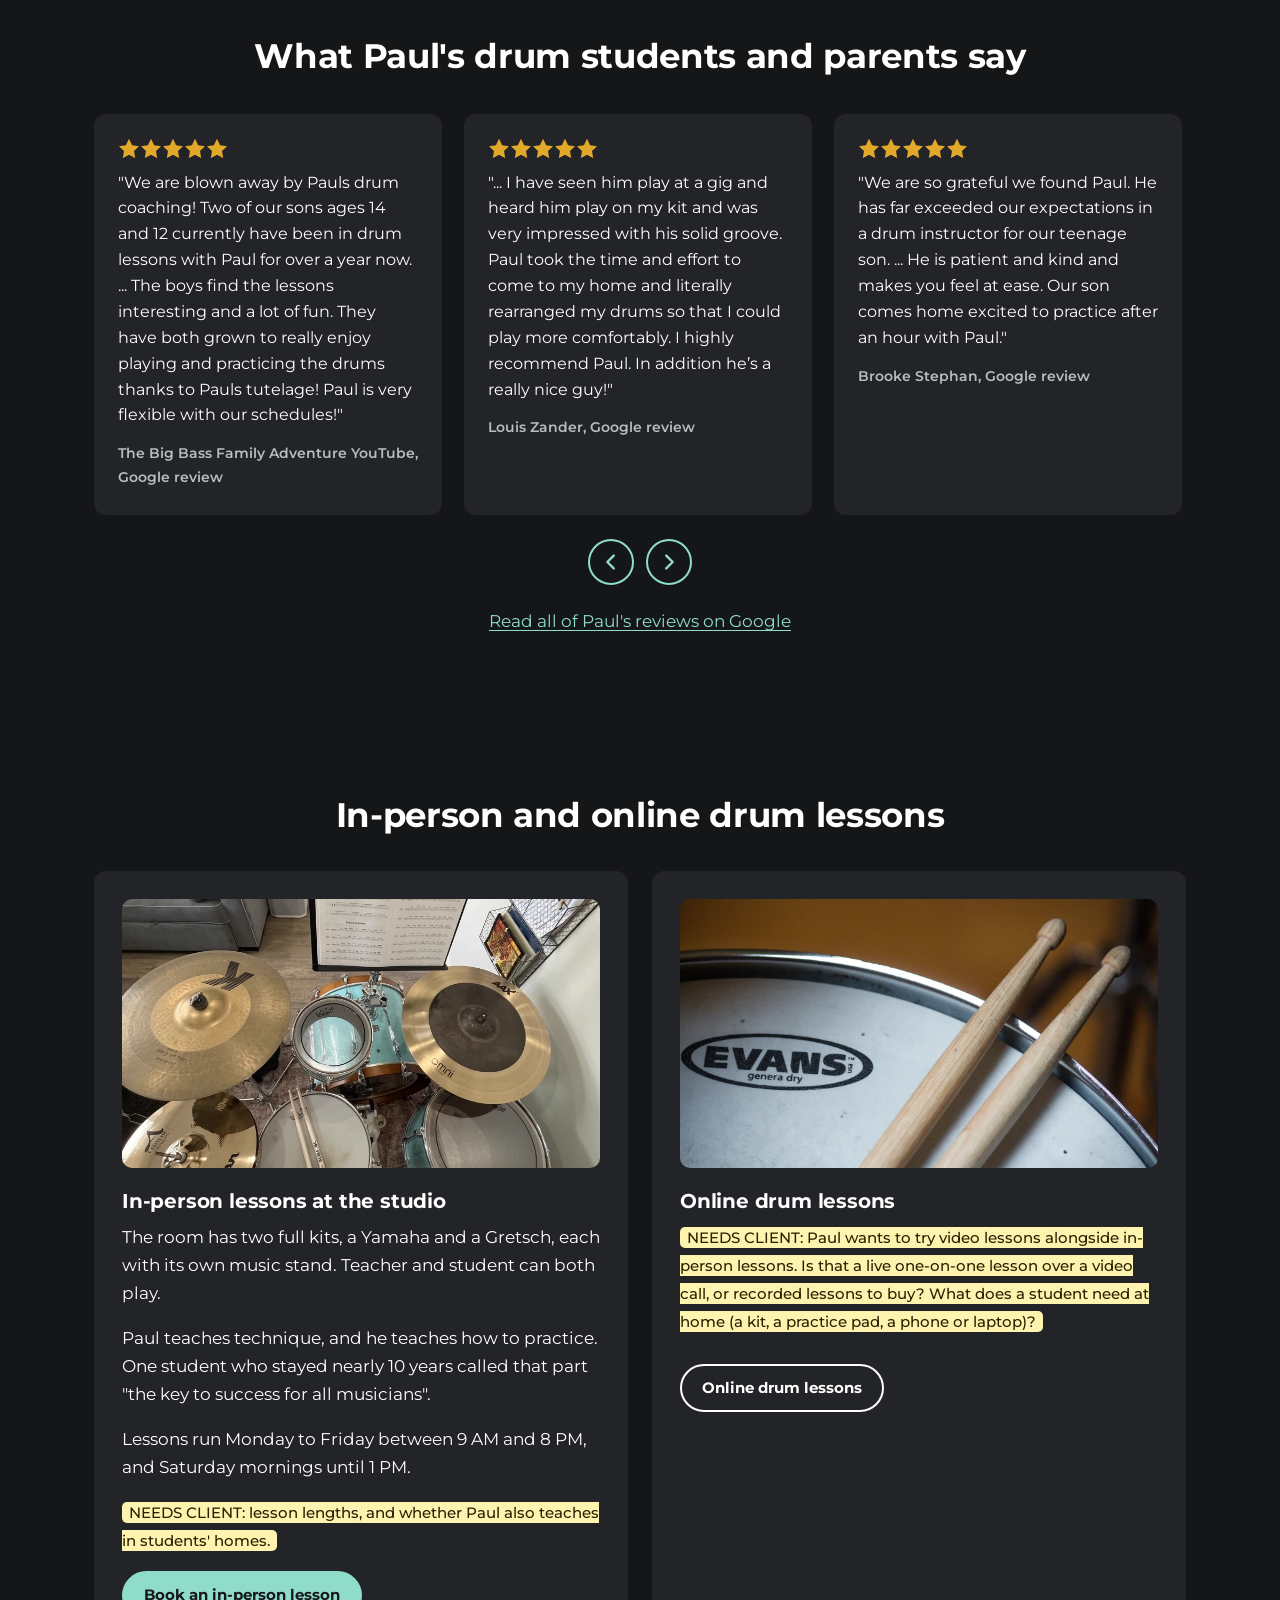
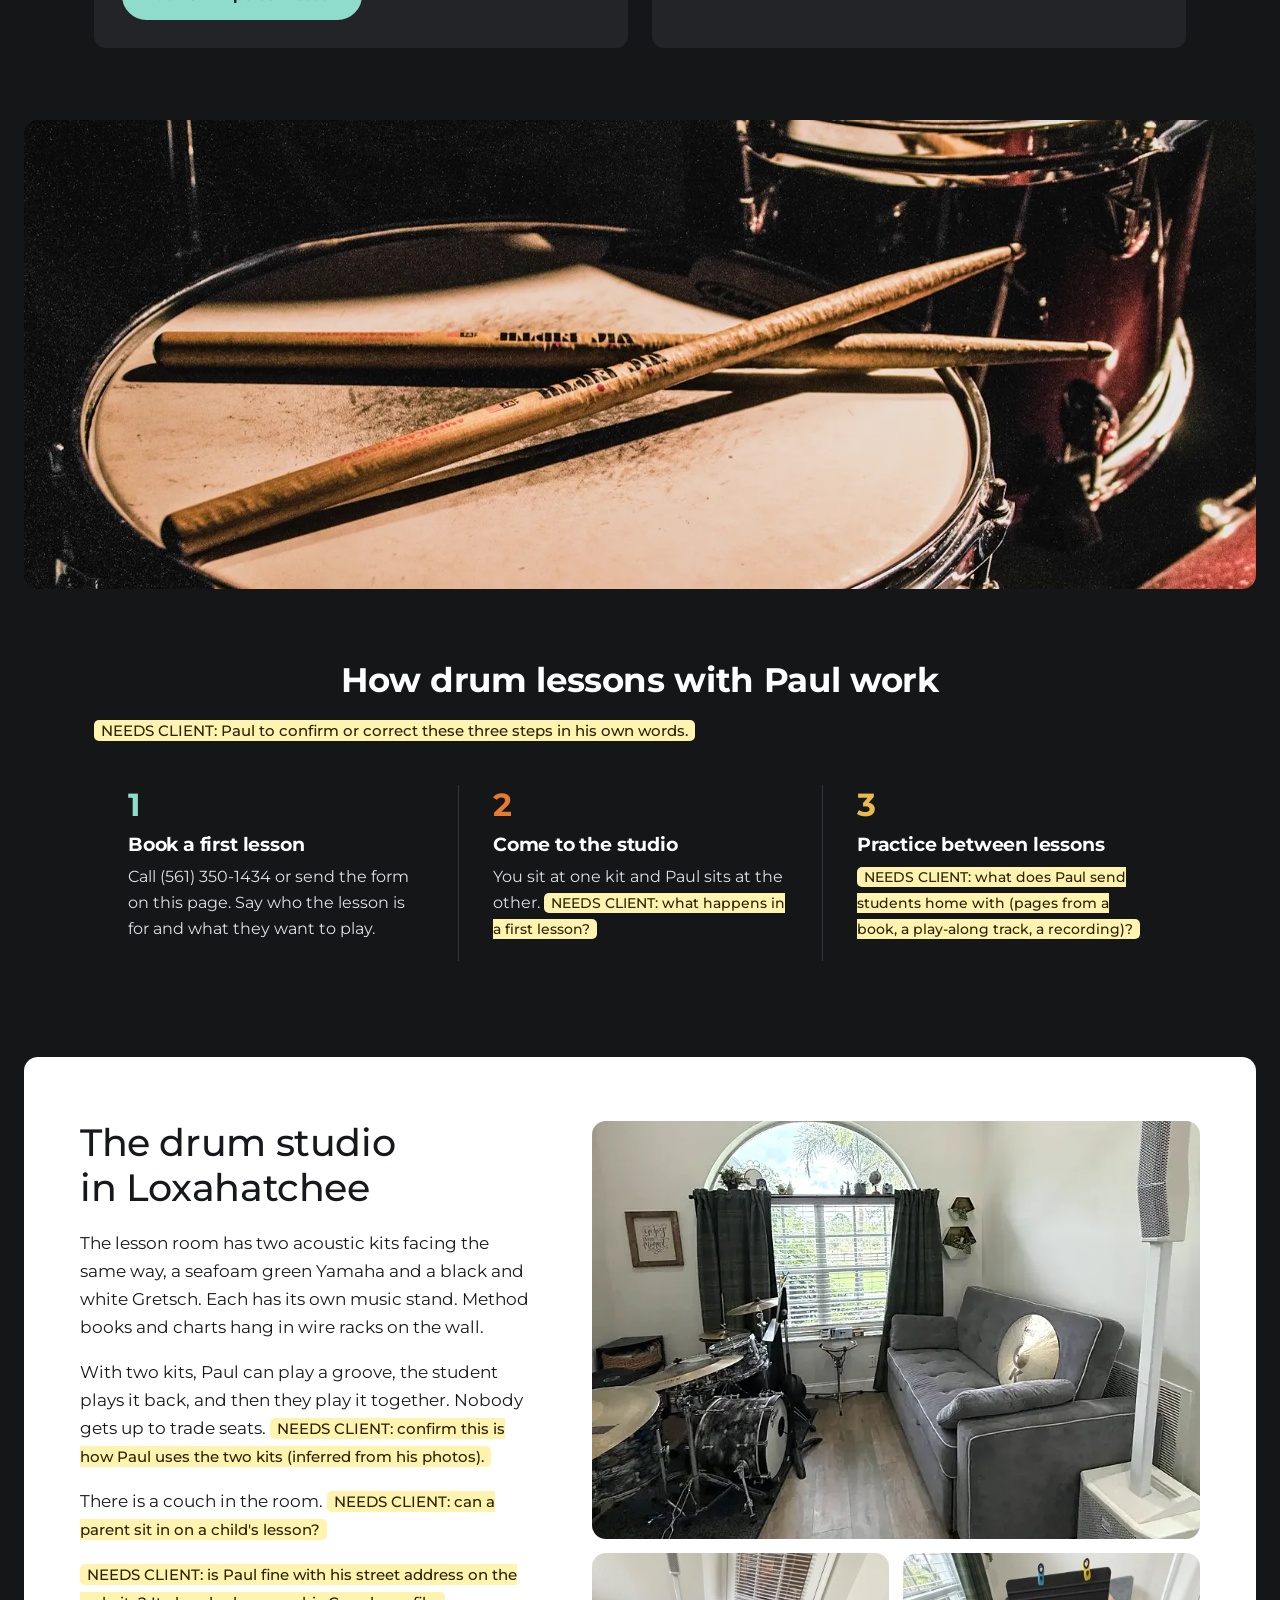
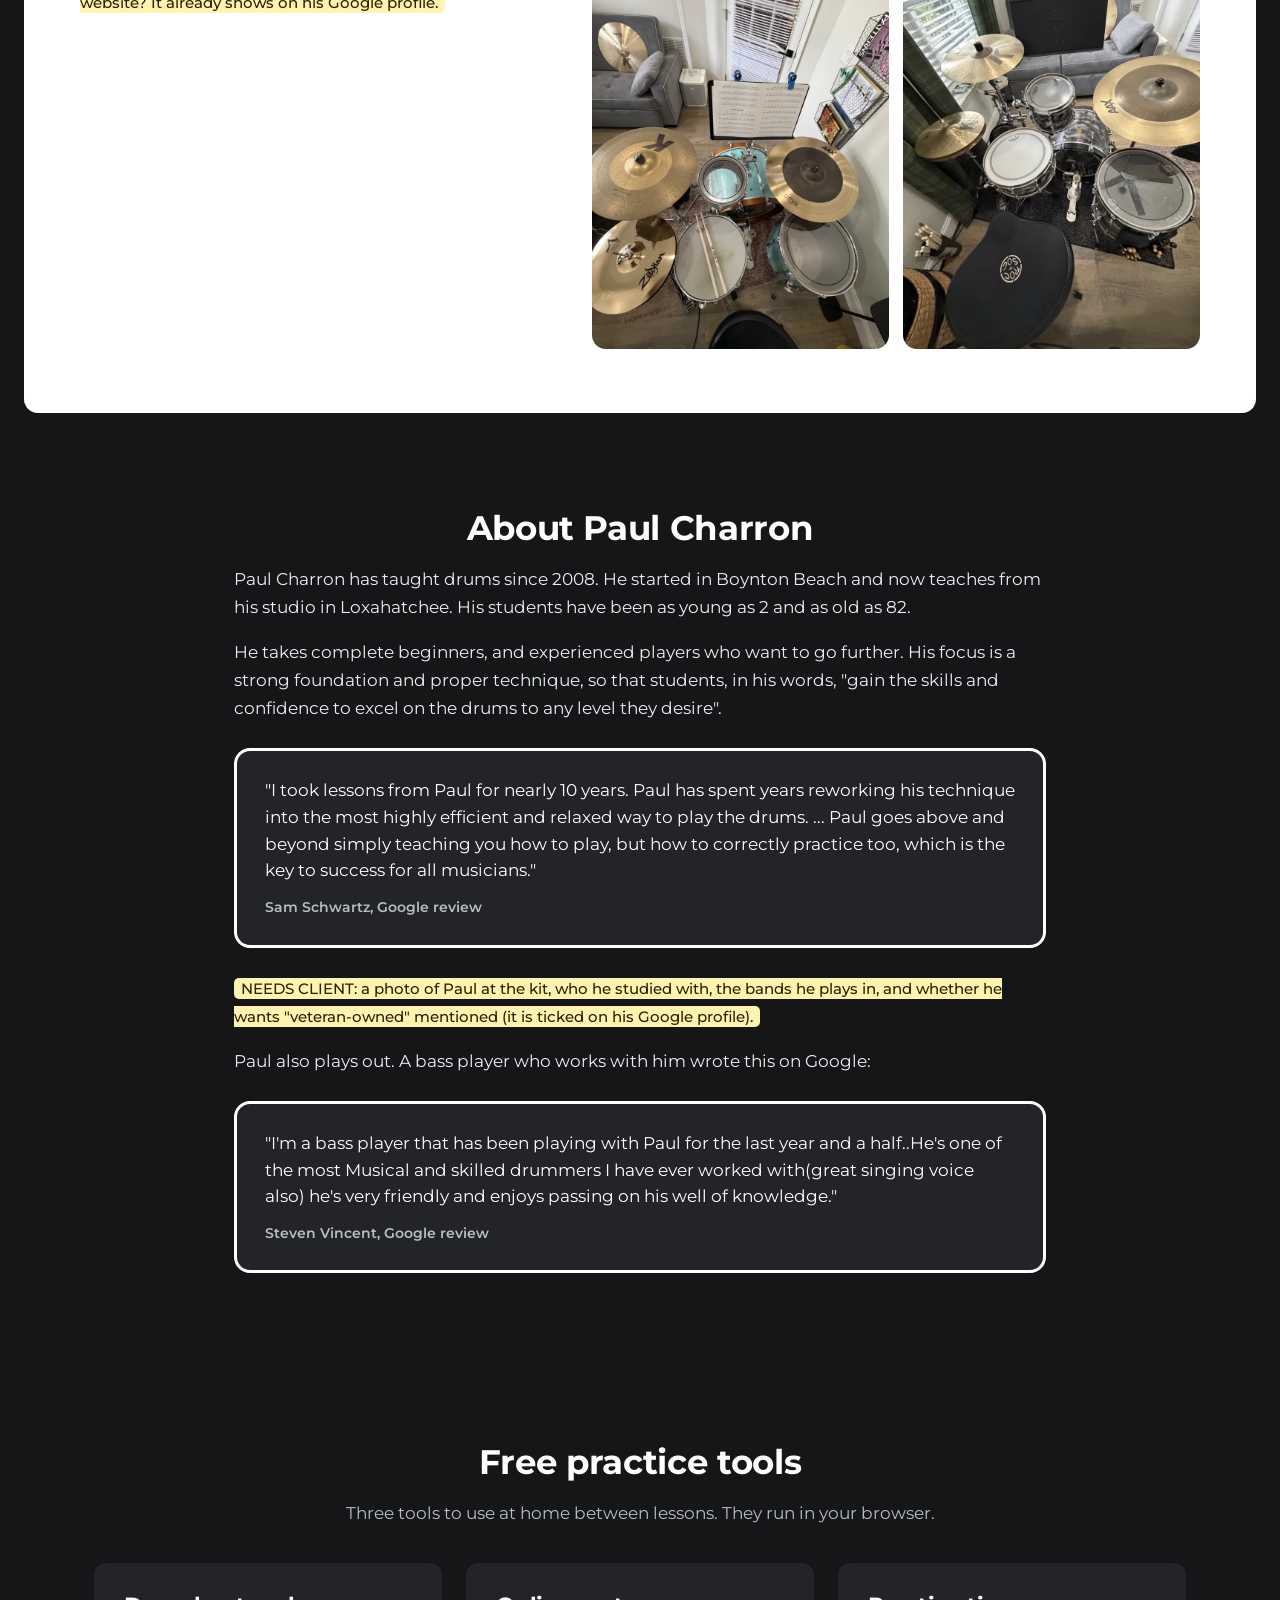
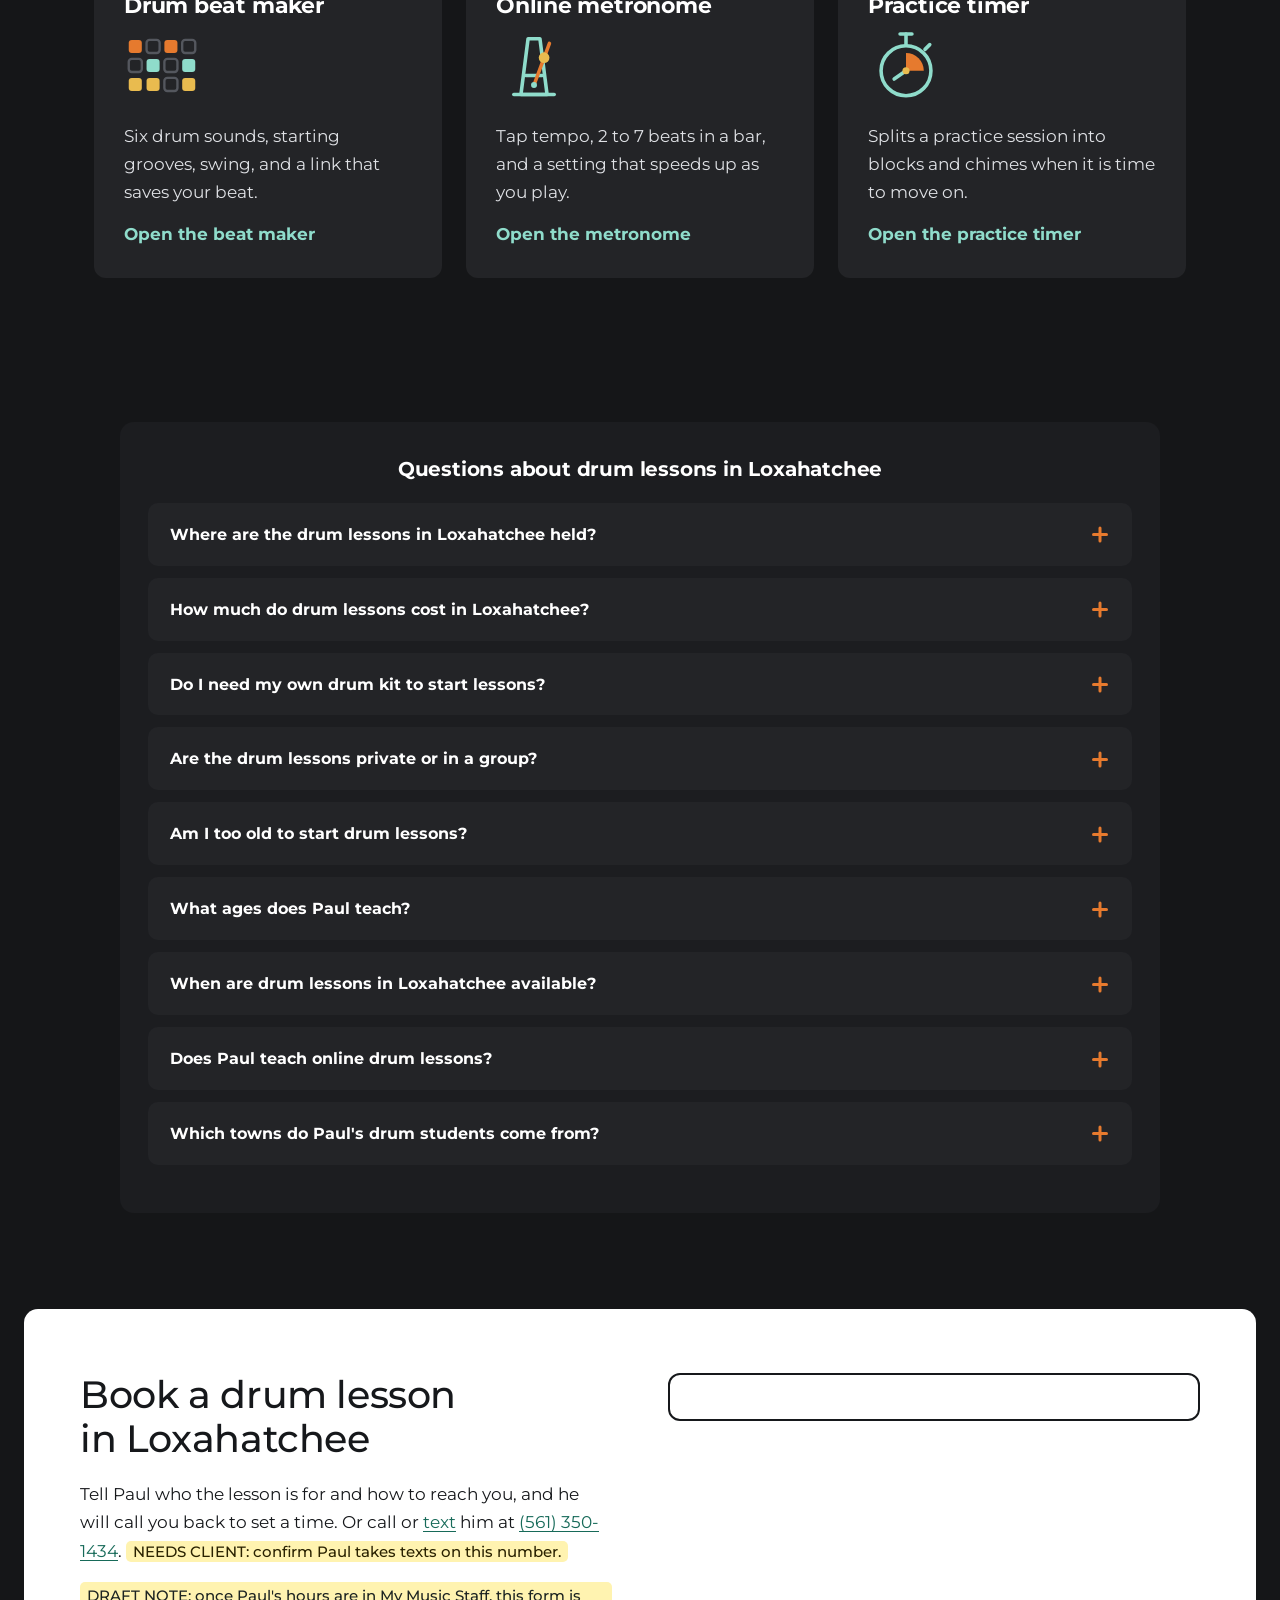
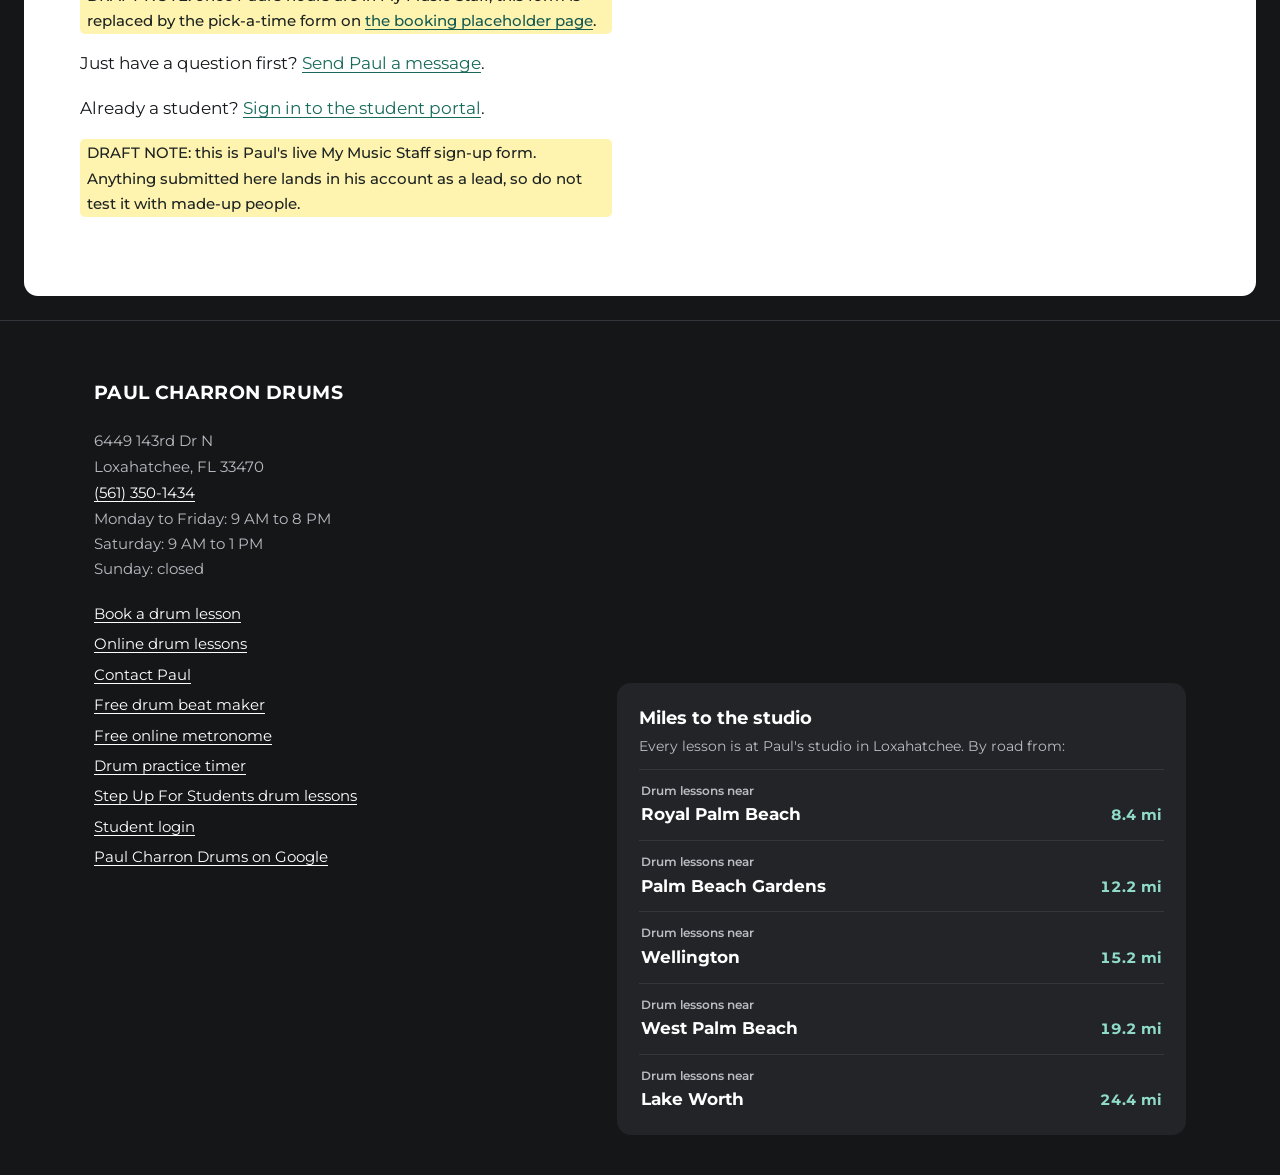
==== commit 4d4d3a13: "Top review card: Louis Zander (adult student) Co-Authored-By: Claude Fable 5.2 <noreply@anthropic.co" ====
--- a/index.html
+++ b/index.html
@@ -84,8 +84,8 @@
            alt="Two drum kits side by side in Paul Charron's lesson room: a seafoam green Yamaha and a black and white Gretsch">
       <div class="hero-review">
         <div class="stars" aria-label="5 stars">★★★★★</div>
-        <p>"Paul has been fantastic with my 9 year old son who is learning to play drums with no previous drum knowledge. The growth I have seen in him in just 2-3 months is incredible."</p>
-        <div class="who">Sean Keller, Google review</div>
+        <p>"Paul is an excellent instructor. He is patient and is correcting my bad technique which has plagued me for many years. He is not the kind to look at his watch - instead he takes time to make certain you understand his suggestions."</p>
+        <div class="who">Louis Zander, Google review</div>
       </div>
     </div>
   </div>
@@ -132,7 +132,7 @@
       </div>
       <div class="review">
         <div class="stars" aria-label="5 stars">★★★★★</div>
-        <p>"Paul is an excellent instructor. He is patient and is correcting my bad technique which has plagued me for many years. He is not the kind to look at his watch - instead he takes time to make certain you understand his suggestions."</p>
+        <p>"... I have seen him play at a gig and heard him play on my kit and was very impressed with his solid groove. Paul took the time and effort to come to my home and literally rearranged my drums so that I could play more comfortably. I highly recommend Paul. In addition he’s a really nice guy!"</p>
         <div class="who">Louis Zander, Google review</div>
       </div>
       <div class="review">
@@ -147,7 +147,7 @@
       </div>
       <div class="review">
         <div class="stars" aria-label="5 stars">★★★★★</div>
-        <p>"Very patient with him and keeps it loose and fun for him to not get to discouraged in learning something extremely difficult. Highly recommend to anyone looking for drum lessons at any skill level"</p>
+        <p>"Paul has been fantastic with my 9 year old son who is learning to play drums with no previous drum knowledge. The growth I have seen in him in just 2-3 months is incredible. Very patient with him and keeps it loose and fun for him to not get to discouraged in learning something extremely difficult. Highly recommend to anyone looking for drum lessons at any skill level"</p>
         <div class="who">Sean Keller, Google review</div>
       </div>
       <div class="review">
